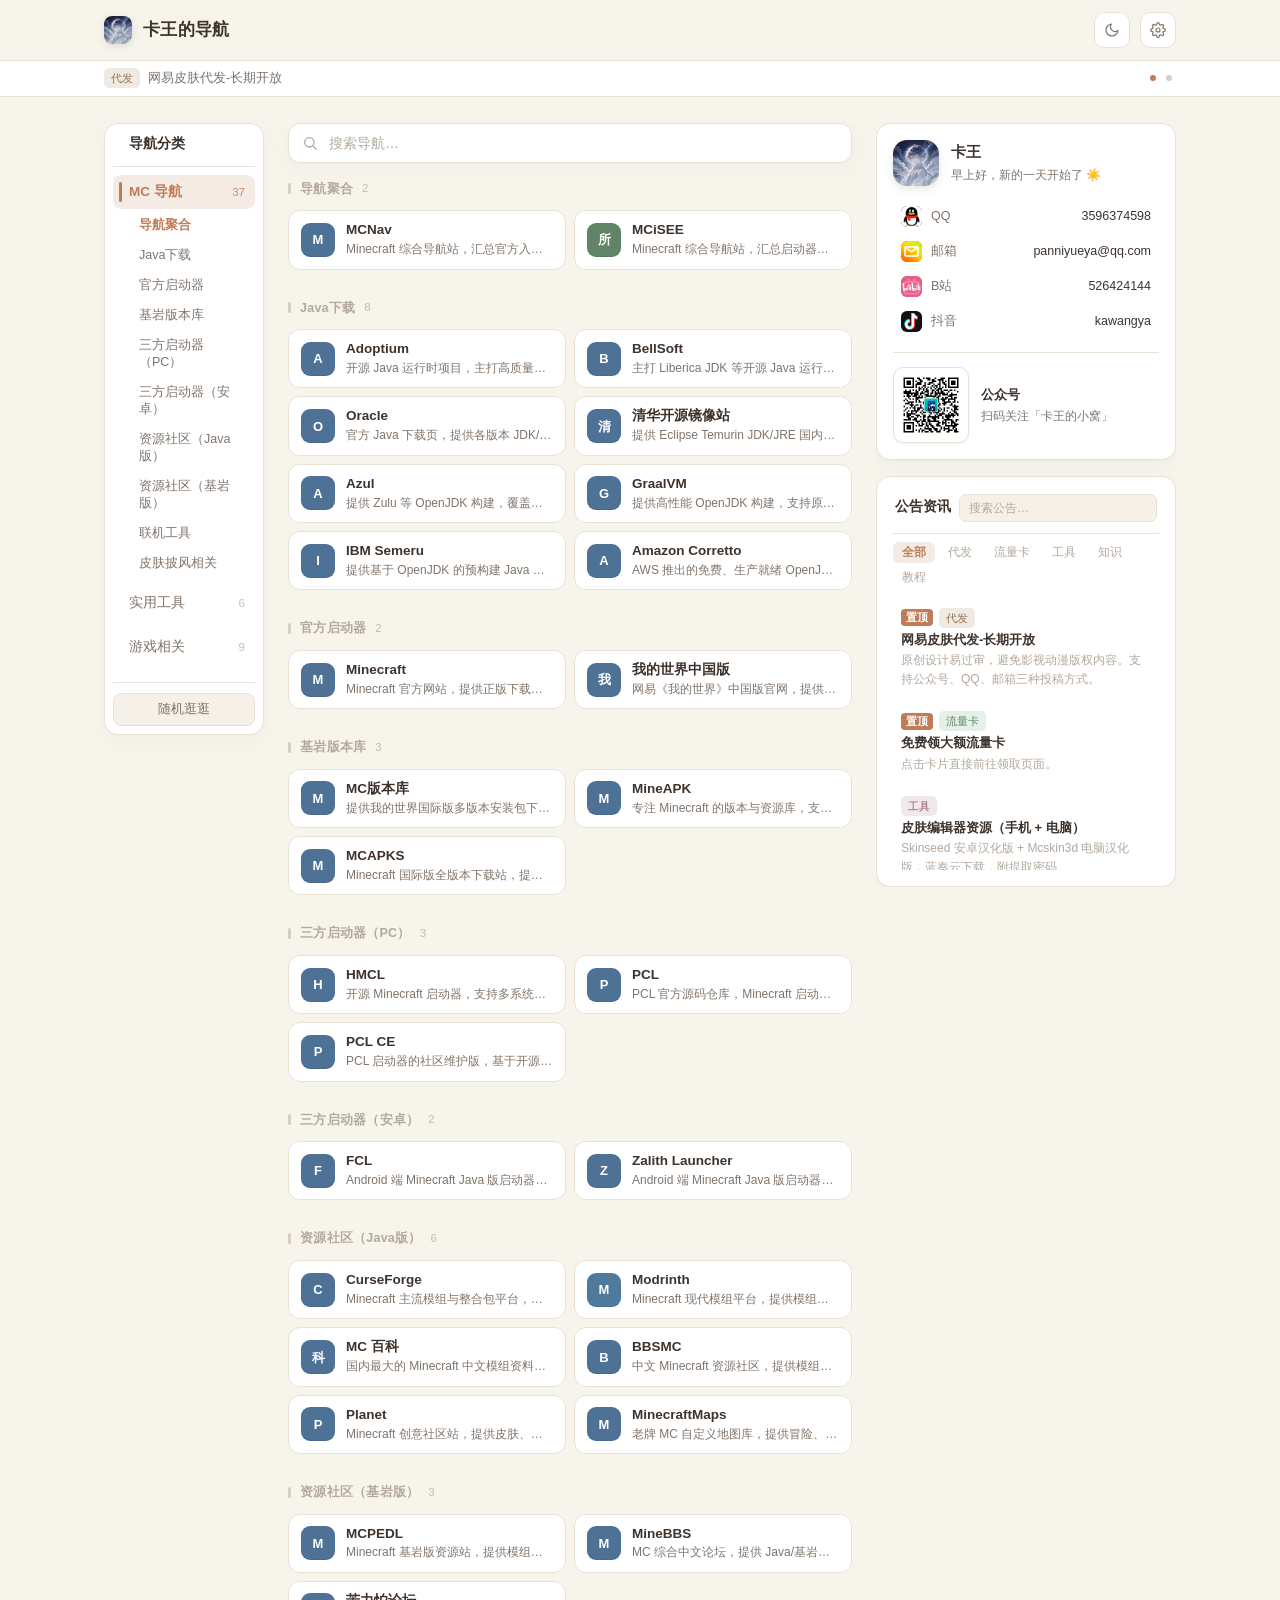
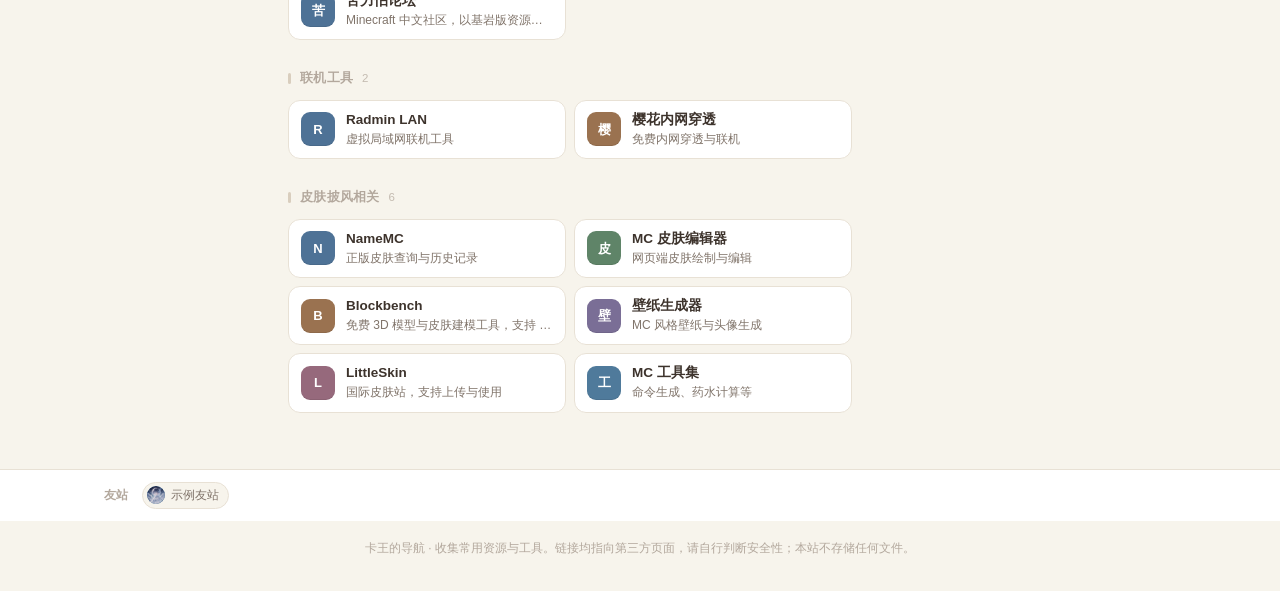
==== index.html @ a3d88191 "测试" ====
<!DOCTYPE html>
<html lang="zh-CN" data-theme="light" data-theme-color="orange">
<head>
<meta charset="UTF-8">
<meta name="viewport" content="width=device-width, initial-scale=1">
<meta name="author" content="卡王">
<meta name="description" content="卡王的导航">
<title>卡王的导航</title>
<link rel="icon" href="images/favicon.ico" type="image/x-icon">
<link rel="apple-touch-icon" href="images/apple-touch-icon.png">
<meta property="og:title" content="卡王的导航">
<meta property="og:description" content="资源、工具与实用链接一站式入口">
<meta property="og:type" content="website">
<meta property="og:url" content="https://kawangya.github.io/ceshi/">
<meta property="og:image" content="https://kawangya.github.io/ceshi/images/apple-touch-icon.png">

<script>
  (function () {
    try {
      var s = localStorage.getItem('site.theme');
      var theme;
      if (!s || s === 'system') {
        theme = matchMedia('(prefers-color-scheme: dark)').matches ? 'dark' : 'light';
      } else {
        theme = s;
      }
      document.documentElement.dataset.theme = theme;

      var raw = localStorage.getItem('site.settings');
      if (raw) {
        try {
          var st = JSON.parse(raw);
          if (st && st.themeColor) document.documentElement.dataset.themeColor = st.themeColor;
        } catch (e) {}
      }
      if (!document.documentElement.dataset.themeColor) {
        document.documentElement.dataset.themeColor = 'orange';
      }
    } catch (e) {}
  })();
</script>

<link rel="stylesheet" href="data/style.css">
</head>
<body>

<header class="topbar">
  <div class="topbar-inner">
    <a class="brand" href="./" title="回到顶部 / 刷新页面">
      <span class="brand-mark">
        <img data-fallback src="images/apple-touch-icon.png" alt="卡王的导航">
      </span>
      <span class="brand-name">卡王的导航</span>
    </a>

    <button id="themeBtn" class="icon-btn" aria-label="切换深浅色模式">
      <svg class="icon-moon" viewBox="0 0 24 24" fill="none" stroke="currentColor"
           stroke-width="1.8" stroke-linecap="round" stroke-linejoin="round">
        <path d="M21 12.8A9 9 0 1 1 11.2 3a7 7 0 0 0 9.8 9.8z"></path>
      </svg>
      <svg class="icon-sun" viewBox="0 0 24 24" fill="none" stroke="currentColor"
           stroke-width="1.8" stroke-linecap="round" stroke-linejoin="round">
        <circle cx="12" cy="12" r="4.2"></circle>
        <path d="M12 2v2M12 20v2M4.9 4.9l1.4 1.4M17.7 17.7l1.4 1.4M2 12h2M20 12h2M4.9 19.1l1.4-1.4M17.7 6.3l1.4-1.4"></path>
      </svg>
    </button>

    <button id="settingsBtn" class="icon-btn" aria-label="打开设置">
      <svg viewBox="0 0 24 24" fill="none" stroke="currentColor"
           stroke-width="1.8" stroke-linecap="round" stroke-linejoin="round">
        <circle cx="12" cy="12" r="3"></circle>
        <path d="M19.4 15a1.65 1.65 0 0 0 .33 1.82l.06.06a2 2 0 0 1 0 2.83 2 2 0 0 1-2.83 0l-.06-.06a1.65 1.65 0 0 0-1.82-.33 1.65 1.65 0 0 0-1 1.51V21a2 2 0 0 1-2 2 2 2 0 0 1-2-2v-.09A1.65 1.65 0 0 0 9 19.4a1.65 1.65 0 0 0-1.82.33l-.06.06a2 2 0 0 1-2.83 0 2 2 0 0 1 0-2.83l.06-.06a1.65 1.65 0 0 0 .33-1.82 1.65 1.65 0 0 0-1.51-1H3a2 2 0 0 1-2-2 2 2 0 0 1 2-2h.09A1.65 1.65 0 0 0 4.6 9a1.65 1.65 0 0 0-.33-1.82l-.06-.06a2 2 0 0 1 0-2.83 2 2 0 0 1 2.83 0l.06.06a1.65 1.65 0 0 0 1.82.33H9a1.65 1.65 0 0 0 1-1.51V3a2 2 0 0 1 2-2 2 2 0 0 1 2 2v.09a1.65 1.65 0 0 0 1 1.51 1.65 1.65 0 0 0 1.82-.33l.06-.06a2 2 0 0 1 2.83 0 2 2 0 0 1 0 2.83l-.06.06a1.65 1.65 0 0 0-.33 1.82V9a1.65 1.65 0 0 0 1.51 1H21a2 2 0 0 1 2 2 2 2 0 0 1-2 2h-.09a1.65 1.65 0 0 0-1.51 1z"></path>
      </svg>
    </button>
  </div>
</header>

<div class="notice-bar" id="noticeBar" hidden>
  <div class="notice-bar-inner">
    <span class="bar-tag" id="barTag"></span>
    <button class="bar-text" id="barText" type="button"></button>
    <span class="bar-dots" id="barDots"></span>
  </div>
</div>

<main class="layout">

  <aside class="cat-col" aria-label="导航大类">
    <h2 class="cat-title">导航分类</h2>
    <div class="cat-nav" id="catNav"></div>
    <div class="cat-foot" id="catFoot" hidden>
      <button class="cat-random" id="catRandom" type="button">随机逛逛</button>
    </div>
  </aside>

  <section class="main-col" aria-label="快捷导航">
    <div class="nav-search" id="navSearch">
      <div class="search-wrap">
        <svg class="search-icon" viewBox="0 0 24 24" fill="none" stroke="currentColor"
             stroke-width="2" stroke-linecap="round" stroke-linejoin="round">
          <circle cx="11" cy="11" r="7"></circle>
          <line x1="21" y1="21" x2="16.65" y2="16.65"></line>
        </svg>
        <input id="search" type="search" placeholder="搜索导航…" autocomplete="off" aria-label="搜索导航">
      </div>
    </div>

    <div class="group-nav" id="groupNav"></div>
    <div id="navGroups"></div>
    <div class="empty empty-lg" id="navEmpty" hidden>没有找到匹配的站点</div>
  </section>

  <aside class="side-col">
    <section class="panel" aria-label="个人账号">
      <div class="profile-top">
        <div class="avatar">
          <span>卡</span>
          <img data-fallback src="images/apple-touch-icon.png" alt="卡王">
        </div>
        <div class="profile-meta">
          <div class="profile-name">卡王</div>
          <div class="profile-bio" id="greetingText">MC 资源 / 皮肤代发 / 工具推荐</div>
        </div>
      </div>

      <div class="account-list">
        <a class="account-item" href="https://qm.qq.com/q/rqS3pr5QkM" target="_blank" rel="noopener" title="QQ：3596374598">
          <span class="acc-ico" style="background:#4E7296">
            <span>Q</span>
            <img data-fallback src="images/qq.png" alt="QQ">
          </span>
          <span class="acc-label">QQ</span>
          <span class="acc-value">3596374598</span>
        </a>
        <a class="account-item" href="mailto:panniyueya@qq.com" title="邮箱：panniyueya@qq.com">
          <span class="acc-ico" style="background:#9A7250">
            <span>邮</span>
            <img data-fallback src="images/email.png" alt="邮箱">
          </span>
          <span class="acc-label">邮箱</span>
          <span class="acc-value">panniyueya@qq.com</span>
        </a>
        <a class="account-item" href="https://space.bilibili.com/526424144" target="_blank" rel="noopener" title="哔哩哔哩">
          <span class="acc-ico" style="background:#96697C">
            <span>B</span>
            <img data-fallback src="images/bilibili.png" alt="B站">
          </span>
          <span class="acc-label">B站</span>
          <span class="acc-value">526424144</span>
        </a>
        <a class="account-item" href="https://v.douyin.com/iLSLj2mq/" target="_blank" rel="noopener" title="抖音">
          <span class="acc-ico" style="background:#3F3C48">
            <span>抖</span>
            <img data-fallback src="images/douyin.png" alt="抖音">
          </span>
          <span class="acc-label">抖音</span>
          <span class="acc-value">kawangya</span>
        </a>
      </div>

      <div class="qr-block">
        <a class="qr-code" id="qrCode" href="images/qr.png" target="_blank" rel="noopener" title="点击查看大图">
          <img src="images/qr.png" alt="卡王的小窝 公众号二维码">
        </a>
        <div class="qr-text">
          <div class="qr-title">公众号</div>
          <div class="qr-desc">扫码关注「卡王的小窝」</div>
        </div>
      </div>
    </section>

    <section class="panel" aria-label="公告资讯">
      <div class="panel-head">
        <h2 class="panel-title">公告资讯</h2>
        <div class="notice-search">
          <input id="noticeSearch" type="search" placeholder="搜索公告…" autocomplete="off" aria-label="搜索公告">
        </div>
      </div>
      <div class="notice-tabs" id="noticeTabs"></div>
      <ul class="notice-list" id="noticeList"></ul>
      <div class="empty" id="noticeEmpty" hidden>没有匹配的公告</div>
    </section>
  </aside>

</main>

<section class="friends-section" id="friendsSection" aria-label="友站链接" hidden>
  <div class="friends-inner">
    <span class="friends-label">友站</span>
    <div class="friends-grid" id="friendsGrid"></div>
  </div>
</section>

<footer class="site-footer">
  卡王的导航 · 收集常用资源与工具。链接均指向第三方页面，请自行判断安全性；本站不存储任何文件。
</footer>

<button class="back-top" id="backTop" type="button" aria-label="回到顶部">
  <svg viewBox="0 0 24 24" fill="none" stroke="currentColor"
       stroke-width="2" stroke-linecap="round" stroke-linejoin="round">
    <path d="M12 19V5M5 12l7-7 7 7"></path>
  </svg>
</button>

<div class="nav-tip" id="navTip" role="tooltip"></div>

<div class="modal-mask" id="modalMask" aria-hidden="true">
  <div class="modal" role="dialog" aria-modal="true" aria-labelledby="modalTitle">
    <div class="modal-head">
      <span class="tag" id="modalTag"></span>
      <button class="modal-close" id="modalClose" type="button" aria-label="关闭">×</button>
    </div>
    <h2 class="modal-title" id="modalTitle"></h2>
    <div class="modal-body" id="modalBody"></div>
    <div class="modal-actions" id="modalActions"></div>
  </div>
</div>

<div class="lightbox" id="lightbox" role="dialog" aria-modal="true" aria-hidden="true" aria-label="图片预览">
  <button class="lightbox-close" id="lightboxClose" type="button" aria-label="关闭">×</button>
  <img class="lightbox-img" id="lightboxImg" alt="">
  <div class="lightbox-bar">
    <button class="lightbox-zoom" id="lightboxZoom" type="button" title="点击重置为 100%">100%</button>
    <a class="lightbox-open" id="lightboxOpen" href="#" target="_blank" rel="noopener">在新标签页打开原图</a>
    <span class="lightbox-hint">滚轮缩放 · 双击放大 · Esc 关闭</span>
  </div>
</div>

<div class="settings-mask" id="settingsMask" aria-hidden="true">
  <aside class="settings-panel" role="dialog" aria-modal="true" aria-labelledby="settingsTitle">
    <div class="settings-head">
      <h2 class="settings-title" id="settingsTitle">设置</h2>
      <button class="settings-close" id="settingsClose" type="button" aria-label="关闭设置">×</button>
    </div>

    <div class="settings-body">
      <div class="setting-item">
        <div class="setting-label">
          <div class="setting-name">主题配色</div>
          <div class="setting-desc">切换网站的整体色彩风格</div>
        </div>
        <div class="theme-colors" id="themeColors"></div>
      </div>

      <div class="setting-item">
        <div class="setting-label">
          <div class="setting-name">跟随系统</div>
          <div class="setting-desc">自动根据设备设置切换深色 / 浅色模式</div>
        </div>
        <label class="switch">
          <input type="checkbox" id="setFollowSystem">
          <span class="switch-track"></span>
        </label>
      </div>

      <div class="setting-item">
        <div class="setting-label">
          <div class="setting-name">顶部公告</div>
          <div class="setting-desc">在页面顶部展示置顶公告轮播条</div>
        </div>
        <label class="switch">
          <input type="checkbox" id="setNoticeBar">
          <span class="switch-track"></span>
        </label>
      </div>

      <div class="setting-item">
        <div class="setting-label">
          <div class="setting-name">底部友站</div>
          <div class="setting-desc">在页面底部展示友情链接</div>
        </div>
        <label class="switch">
          <input type="checkbox" id="setShowFriends">
          <span class="switch-track"></span>
        </label>
      </div>

      <div class="setting-item">
        <div class="setting-label">
          <div class="setting-name">多链接下拉</div>
          <div class="setting-desc">点击含多个链接的卡片时，在下方展开完整列表</div>
        </div>
        <label class="switch">
          <input type="checkbox" id="setEnableMultiLinks">
          <span class="switch-track"></span>
        </label>
      </div>

      <div class="setting-item">
        <div class="setting-label">
          <div class="setting-name">默认分类</div>
          <div class="setting-desc">每次打开页面时默认展示的分类</div>
        </div>
        <select class="setting-select" id="setDefaultCategory">
          <option value="">加载中…</option>
        </select>
      </div>

      <div class="setting-item">
        <div class="setting-label">
          <div class="setting-name">链接打开方式</div>
          <div class="setting-desc">点击导航卡片后的跳转行为</div>
        </div>
        <div class="segmented" id="setOpenMode">
          <button type="button" data-value="new">新标签页</button>
          <button type="button" data-value="self">当前页</button>
        </div>
      </div>

      <div class="setting-item setting-item-column">
        <div class="setting-label">
          <div class="setting-name">GitHub 云端同步</div>
          <div class="setting-desc">填入 Token 后可在线编辑并保存导航数据</div>
        </div>
        <input type="text" id="ghRepo" placeholder="仓库名 (自动获取)" class="setting-input">
        <input type="password" id="ghToken" placeholder="Personal Access Token (ghp_...)" class="setting-input">
        <div class="setting-switch-wrap">
          <span class="setting-switch-label">可视化编辑</span>
          <label class="switch">
            <input type="checkbox" id="setEditMode">
            <span class="switch-track"></span>
          </label>
        </div>
      </div>
    </div>

    <div class="settings-foot">
      <div class="settings-actions">
        <button class="settings-btn" id="settingsExport" type="button">导出配置</button>
        <button class="settings-btn" id="settingsImport" type="button">导入配置</button>
      </div>
      <button class="settings-reset" id="settingsReset" type="button">恢复默认</button>
      <input type="file" id="settingsFile" accept="application/json,.json" hidden>
    </div>
  </aside>
</div>

<div class="toast" id="toast" role="status" aria-live="polite"></div>

<div class="modal-mask" id="editModalMask" aria-hidden="true">
  <div class="modal" role="dialog" aria-modal="true">
    <div class="modal-head">
      <h2 class="modal-title edit-modal-title" id="editModalTitle">编辑卡片</h2>
      <button class="modal-close" id="editModalClose" type="button" aria-label="关闭">×</button>
    </div>
    <div class="modal-body edit-modal-body">
      <input type="text" id="editName" placeholder="站点名称" class="setting-input">
      <input type="text" id="editUrl" placeholder="站点链接 (URL)" class="setting-input">
      <input type="text" id="editDesc" placeholder="站点描述 (可选)" class="setting-input">
      <input type="text" id="editLetter" placeholder="首字母 (可选，默认取名称首字)" class="setting-input">
      <input type="text" id="editColor" placeholder="图标背景色 (如 #4E7296)" class="setting-input">

      <div class="edit-links-section">
        <div class="edit-links-head">
          <span class="edit-links-label">附加链接（可选）</span>
        </div>
        <div class="edit-links-list" id="editLinksList"></div>
        <button type="button" class="edit-links-add" id="editLinksAdd">+ 添加附加链接</button>
      </div>
    </div>
    <div class="modal-actions">
      <button class="settings-btn edit-save-btn" id="editSaveBtn">保存</button>
    </div>
  </div>
</div>

<script src="data/script.js" defer></script>
</body>
</html>
---- data/style.css ----
*, *::before, *::after { box-sizing: border-box; }
[hidden] { display: none !important; }

/* =========================================================
   默认主题：暖阳橘 (orange)
   ========================================================= */
:root {
  --bg: #F7F4EC;
  --bg-blur: rgba(247, 244, 236, .82);
  --surface: #FFFFFF;
  --surface-2: #F5F1E8;
  --border: #E8E1D5;
  --border-strong: #D9CEBE;
  --text: #3D332C;
  --text-dim: #80746A;
  --text-mute: #B3A89D;
  --accent: #C07B57;
  --accent-soft: #F5EBE5;
  --dot: #C07B57;
  --radius: 14px;
  --shadow: 0 1px 2px rgba(61, 51, 44, .03), 0 6px 20px rgba(61, 51, 44, .03);
  --shadow-hover: 0 2px 4px rgba(61, 51, 44, .04), 0 10px 26px rgba(61, 51, 44, .05);
}

[data-theme="dark"] {
  --bg: #1A1816;
  --bg-blur: rgba(26, 24, 22, .82);
  --surface: #221F1C;
  --surface-2: #292521;
  --border: #36312C;
  --border-strong: #49423A;
  --text: #E6E3DF;
  --text-dim: #9F9791;
  --text-mute: #736C65;
  --accent: #D09A72;
  --accent-soft: #362B24;
  --dot: #D97757;
  --shadow: 0 1px 2px rgba(0, 0, 0, .4), 0 6px 20px rgba(0, 0, 0, .3);
  --shadow-hover: 0 2px 4px rgba(0, 0, 0, .45), 0 10px 26px rgba(0, 0, 0, .35);
}

/* =========================================================
   主题：海蓝 (default)
   ========================================================= */
[data-theme-color="default"] {
  --bg: #F4F6F8;
  --bg-blur: rgba(244, 246, 248, .82);
  --surface: #FFFFFF;
  --surface-2: #F8FAFC;
  --border: #E2E8F0;
  --border-strong: #CBD5E1;
  --text: #26323F;
  --text-dim: #627284;
  --text-mute: #94A3B8;
  --accent: #3F729B;
  --accent-soft: #E8F1F7;
  --shadow: 0 1px 2px rgba(30, 41, 59, .03), 0 6px 20px rgba(30, 41, 59, .03);
  --shadow-hover: 0 2px 4px rgba(30, 41, 59, .04), 0 10px 26px rgba(30, 41, 59, .05);
}
[data-theme="dark"][data-theme-color="default"] {
  --bg: #131A22;
  --bg-blur: rgba(19, 26, 34, .82);
  --surface: #1C2631;
  --surface-2: #151E27;
  --border: #2D3B4A;
  --border-strong: #415366;
  --text: #E2E8F0;
  --text-dim: #8A9CAF;
  --text-mute: #5C6E82;
  --accent: #7BA4C4;
  --accent-soft: #1E3348;
  --shadow: 0 1px 2px rgba(0, 0, 0, .4), 0 6px 20px rgba(0, 0, 0, .3);
  --shadow-hover: 0 2px 4px rgba(0, 0, 0, .45), 0 10px 26px rgba(0, 0, 0, .35);
}

/* =========================================================
   其他主题
   ========================================================= */
[data-theme-color="green"] { --bg:#F3F5F1; --bg-blur:rgba(243,245,241,.82); --surface:#FFFFFF; --surface-2:#F0F3EE; --border:#E2E7DF; --border-strong:#CDD5C8; --text:#2E362F; --text-dim:#6B766D; --text-mute:#98A69B; --accent:#5C8D76; --accent-soft:#E6F0EA; --dot:#5C8D76; }
[data-theme="dark"][data-theme-color="green"] { --bg:#181B19; --bg-blur:rgba(24,27,25,.82); --surface:#202421; --surface-2:#262B27; --border:#303732; --border-strong:#424B44; --text:#E2E5E3; --text-dim:#909A93; --text-mute:#68716B; --accent:#7BB391; --accent-soft:#26342B; }

[data-theme-color="purple"] { --bg:#F6F4F9; --bg-blur:rgba(246,244,249,.82); --surface:#FFFFFF; --surface-2:#F1EEF6; --border:#E3DEF0; --border-strong:#D0C9E0; --text:#2E2B36; --text-dim:#716B80; --text-mute:#A39DB3; --accent:#7E6B8F; --accent-soft:#EBE6F0; --dot:#7E6B8F; }
[data-theme="dark"][data-theme-color="purple"] { --bg:#1A181D; --bg-blur:rgba(26,24,29,.82); --surface:#211E24; --surface-2:#28242C; --border:#35303A; --border-strong:#484150; --text:#E3E0E8; --text-dim:#9A95A3; --text-mute:#706A7A; --accent:#A997BC; --accent-soft:#2F2838; }

[data-theme-color="pink"] { --bg:#F9F5F6; --bg-blur:rgba(249,245,246,.82); --surface:#FFFFFF; --surface-2:#F6EFEF; --border:#EEDFE1; --border-strong:#DEC8CA; --text:#3B3234; --text-dim:#857377; --text-mute:#B5A3A6; --accent:#B26A76; --accent-soft:#F5E6E8; --dot:#B26A76; }
[data-theme="dark"][data-theme-color="pink"] { --bg:#1C1819; --bg-blur:rgba(28,24,25,.82); --surface:#241F20; --surface-2:#2B2526; --border:#3A3133; --border-strong:#4F4245; --text:#EAE1E3; --text-dim:#A39496; --text-mute:#756568; --accent:#CF8E9A; --accent-soft:#3A272A; }

[data-theme-color="cyan"] { --bg:#F2F7F6; --bg-blur:rgba(242,247,246,.82); --surface:#FFFFFF; --surface-2:#EAF2F1; --border:#DDE8E6; --border-strong:#C4D6D3; --text:#263331; --text-dim:#687C78; --text-mute:#94AAA6; --accent:#3E8A7B; --accent-soft:#E2F0ED; --dot:#3E8A7B; }
[data-theme="dark"][data-theme-color="cyan"] { --bg:#141918; --bg-blur:rgba(20,25,24,.82); --surface:#1C2220; --surface-2:#222A28; --border:#2D3835; --border-strong:#404F4B; --text:#E1E8E6; --text-dim:#8B9D99; --text-mute:#62736F; --accent:#68B8A6; --accent-soft:#1C362F; }

[data-theme-color="gray"] { --bg:#F5F5F5; --bg-blur:rgba(245,245,245,.82); --surface:#FFFFFF; --surface-2:#F0F0F0; --border:#E5E5E5; --border-strong:#D4D4D4; --text:#262626; --text-dim:#737373; --text-mute:#A3A3A3; --accent:#595959; --accent-soft:#F0F0F0; --dot:#595959; }
[data-theme="dark"][data-theme-color="gray"] { --bg:#181818; --bg-blur:rgba(24,24,24,.82); --surface:#202020; --surface-2:#262626; --border:#333333; --border-strong:#474747; --text:#E5E5E5; --text-dim:#9E9E9E; --text-mute:#707070; --accent:#A3A3A3; --accent-soft:#2E2E2E; }

[data-theme-color="indigo"] { --bg:#F2F4F8; --bg-blur:rgba(242,244,248,.82); --surface:#FFFFFF; --surface-2:#EAEDF3; --border:#DCE1E9; --border-strong:#C5CDD9; --text:#242B36; --text-dim:#626F82; --text-mute:#8E9AA9; --accent:#465E7B; --accent-soft:#E5EAF0; --dot:#465E7B; }
[data-theme="dark"][data-theme-color="indigo"] { --bg:#12161C; --bg-blur:rgba(18,22,28,.82); --surface:#1A2028; --surface-2:#202731; --border:#2B3542; --border-strong:#3E4C5E; --text:#E0E5EB; --text-dim:#8B9AAC; --text-mute:#647386; --accent:#7A96B8; --accent-soft:#212F40; }

/* =========================================================
   基础重置与全局样式
   ========================================================= */
html { scroll-behavior: smooth; }

body {
  margin: 0;
  background: var(--bg);
  color: var(--text);
  font-family: -apple-system, BlinkMacSystemFont, "Segoe UI", "PingFang SC",
               "Hiragino Sans GB", "Microsoft YaHei", "Helvetica Neue", sans-serif;
  font-size: 14.5px;
  line-height: 1.65;
  -webkit-font-smoothing: antialiased;
  -moz-osx-font-smoothing: grayscale;
  transition: background-color .3s ease, color .3s ease;
}
body.modal-open { overflow: hidden; }

::-webkit-scrollbar { width: 10px; height: 10px; }
::-webkit-scrollbar-track { background: var(--bg); }
::-webkit-scrollbar-thumb { background: var(--border-strong); border-radius: 10px; border: 2px solid var(--bg); }
::-webkit-scrollbar-thumb:hover { background: var(--text-mute); }

/* 图标容器 */
.brand-mark, .avatar, .acc-ico, .nav-ico, .friend-ico {
  position: relative; overflow: hidden; flex-shrink: 0;
}
.brand-mark img, .avatar img, .acc-ico img, .nav-ico img, .friend-ico img {
  position: absolute; inset: 0; width: 100%; height: 100%;
  object-fit: cover; display: block; border-radius: inherit;
}

.brand-mark { width: 28px; height: 28px; }
.avatar { width: 46px; height: 46px; }
.acc-ico { width: 21px; height: 21px; }
.nav-ico { width: 34px; height: 34px; }
.friend-ico { width: 18px; height: 18px; }
.qr-code { width: 76px; height: 76px; }

/* =========================================================
   顶栏与搜索
   ========================================================= */
.topbar {
  position: sticky; top: 0; z-index: 50;
  background: var(--bg-blur);
  backdrop-filter: blur(14px) saturate(1.5);
  -webkit-backdrop-filter: blur(14px) saturate(1.5);
  border-bottom: 1px solid var(--border);
  transition: background-color .3s ease, border-color .3s ease;
}
.topbar-inner {
  max-width: 1120px; margin: 0 auto; padding: 0 24px; height: 60px;
  display: flex; align-items: center; gap: 10px;
}
.brand {
  display: flex; align-items: center; gap: 11px; margin-right: auto;
  font-weight: 600; font-size: 16.5px; letter-spacing: .02em;
  flex-shrink: 0; text-decoration: none; color: inherit; cursor: pointer;
  border-radius: 8px; transition: opacity .18s ease;
}
.brand:hover { opacity: .78; }
.brand:focus-visible { outline: 2px solid var(--accent); outline-offset: 3px; }
.brand-mark {
  border-radius: 8px;
  background: linear-gradient(140deg, var(--accent), var(--accent-soft));
  box-shadow: 0 2px 8px rgba(0, 0, 0, .1);
}

.search-wrap { position: relative; flex: 1 1 auto; min-width: 0; }
.search-wrap input {
  width: 100%; height: 36px; padding: 0 14px 0 36px;
  border-radius: 10px; border: 1px solid var(--border);
  background: var(--surface-2); color: var(--text);
  font-family: inherit; font-size: 13.5px; outline: none;
  transition: border-color .2s, background-color .2s, box-shadow .2s;
}
.search-wrap input::placeholder { color: var(--text-mute); }
.search-wrap input:focus { border-color: var(--accent); background: var(--surface); box-shadow: 0 0 0 3px var(--accent-soft); }
.search-icon {
  position: absolute; left: 12px; top: 50%; transform: translateY(-50%);
  width: 15px; height: 15px; color: var(--text-mute); pointer-events: none;
}

.icon-btn {
  width: 36px; height: 36px; flex-shrink: 0; display: grid; place-items: center;
  border-radius: 10px; border: 1px solid var(--border); background: var(--surface);
  color: var(--text-dim); cursor: pointer;
  transition: color .2s, border-color .2s, background-color .2s;
}
.icon-btn:hover { color: var(--text); border-color: var(--border-strong); }
.icon-btn svg { width: 16px; height: 16px; }
[data-theme="light"] .icon-sun { display: none; }
[data-theme="dark"] .icon-moon { display: none; }

/* =========================================================
   公告条
   ========================================================= */
.notice-bar {
  background: var(--surface); border-bottom: 1px solid var(--border);
  font-size: 12.5px; transition: background-color .3s ease, border-color .3s ease;
}
.notice-bar-inner {
  max-width: 1120px; margin: 0 auto; padding: 7px 24px;
  display: flex; align-items: center; gap: 8px; min-height: 30px;
}
.bar-tag {
  flex-shrink: 0; font-size: 11px; font-weight: 500;
  padding: 1px 7px; border-radius: 5px;
  background: var(--accent-soft); color: var(--accent);
}
.bar-text {
  flex: 1; min-width: 0; padding: 0; border: none; background: transparent;
  font: inherit; color: var(--text-dim); text-align: left;
  white-space: nowrap; overflow: hidden; text-overflow: ellipsis;
  cursor: pointer; transition: color .18s ease;
}
.bar-text:hover { color: var(--text); }
.bar-dots { display: flex; align-items: center; gap: 2px; flex-shrink: 0; }
.bar-dot-item { width: 14px; height: 14px; padding: 4px; border: none; border-radius: 50%; background: transparent; cursor: pointer; position: relative; }
.bar-dot-item::after { content: ''; position: absolute; inset: 4px; border-radius: 50%; background: var(--border-strong); transition: background-color .18s ease; }
.bar-dot-item.active::after { background: var(--accent); }

/* =========================================================
   三栏布局与左侧分类
   ========================================================= */
.layout {
  max-width: 1120px; margin: 0 auto; padding: 26px 24px 56px;
  display: grid; grid-template-columns: 160px minmax(0, 1fr) 300px;
  gap: 24px; align-items: start;
}

.cat-col {
  position: sticky; top: 84px; padding: 8px;
  background: var(--surface); border: 1px solid var(--border);
  border-radius: var(--radius); box-shadow: var(--shadow);
}
.cat-title {
  margin: 0 0 8px; padding: 1px 2px 11px 16px;
  font-size: 13.5px; font-weight: 600; color: var(--text);
  border-bottom: 1px solid var(--border);
}
.cat-nav { display: flex; flex-direction: column; gap: 2px; }
.cat-tab {
  position: relative; display: flex; align-items: center; justify-content: space-between;
  gap: 8px; width: 100%; padding: 8px 10px 8px 16px;
  border: none; border-radius: 8px; background: transparent;
  color: var(--text-dim); font-family: inherit; font-size: 13.5px; font-weight: 500;
  text-align: left; cursor: pointer; transition: color .18s ease, background-color .18s ease;
}
.cat-tab::before { content: ''; position: absolute; left: 6px; top: 50%; transform: translateY(-50%); width: 3px; height: 14px; border-radius: 2px; background: transparent; transition: background-color .18s ease, height .18s ease; }
.cat-tab:hover { color: var(--text); background: var(--surface-2); }
.cat-tab:hover::before { background: var(--border-strong); height: 18px; }
.cat-tab.active { color: var(--accent); background: var(--accent-soft); font-weight: 600; }
.cat-tab.active::before { background: var(--accent); height: 20px; }
.cat-tab-name { min-width: 0; overflow: hidden; text-overflow: ellipsis; white-space: nowrap; }
.cat-tab-count { flex-shrink: 0; font-size: 11.5px; font-weight: 500; color: var(--text-mute); opacity: .75; }
.cat-tab.active .cat-tab-count { color: var(--accent); opacity: .85; }

.cat-foot { margin-top: 10px; padding-top: 10px; border-top: 1px solid var(--border); }
.cat-random {
  display: block; width: 100%; padding: 7px 10px;
  border: 1px solid var(--border); border-radius: 8px;
  background: var(--surface-2); color: var(--text-dim);
  font-family: inherit; font-size: 12.5px; font-weight: 500;
  cursor: pointer; transition: all .18s ease;
}
.cat-random:hover { color: var(--accent); background: var(--accent-soft); border-color: transparent; }
.cat-random:active { transform: scale(.98); }

.nav-search {
  position: sticky; top: 60px; z-index: 20;
  padding: 8px 0 16px; background: var(--bg);
}
.nav-search .search-wrap { width: 100%; }
.nav-search .search-wrap input {
  height: 40px; padding: 0 16px 0 40px;
  font-size: 14px; border-radius: 12px;
  background: var(--surface); box-shadow: var(--shadow);
}
.nav-search .search-wrap input::placeholder { color: var(--text-mute); }
.nav-search .search-wrap input:focus { background: var(--surface); box-shadow: 0 0 0 3px var(--accent-soft), var(--shadow); }
.nav-search .search-icon { left: 14px; width: 16px; height: 16px; }

.group-nav { display: flex; gap: 6px; overflow-x: auto; padding-bottom: 3px; margin-bottom: 18px; scrollbar-width: none; }
.group-nav::-webkit-scrollbar { display: none; }
.chip {
  flex-shrink: 0; padding: 5px 12px; border-radius: 8px;
  border: 1px solid var(--border); background: var(--surface);
  color: var(--text-dim); font-family: inherit; font-size: 12.5px;
  cursor: pointer; transition: all .18s;
}
.chip:hover { border-color: var(--border-strong); color: var(--text); }
.chip.active { background: var(--accent-soft); color: var(--accent); border-color: transparent; font-weight: 600; }

.nav-group + .nav-group { margin-top: 28px; }
.group-title {
  display: flex; align-items: center; gap: 9px; margin: 0 0 11px;
  font-size: 12.5px; font-weight: 600; color: var(--text-mute);
  letter-spacing: .02em; position: relative;
}
.group-title::before { content: ''; width: 3px; height: 11px; border-radius: 2px; background: var(--border-strong); }
.group-count { font-weight: 400; font-size: 11.5px; color: var(--text-mute); opacity: .75; }

/* =========================================================
   导航卡片网格
   ========================================================= */
.nav-grid {
  display: grid;
  grid-template-columns: repeat(auto-fill, minmax(200px, 1fr));
  gap: 10px;
  align-items: stretch;
}

.layout > *,
.nav-grid > * {
  min-width: 0;
}

.nav-card {
  position: relative;
  display: flex;
  align-items: center;
  gap: 11px;
  height: 100%;
  padding: 12px 13px;
  border: 1px solid var(--border);
  border-radius: 12px;
  background: var(--surface);
  text-decoration: none;
  color: inherit;
  transition: border-color .18s ease, box-shadow .18s ease, transform .18s ease, background-color .3s ease;
  overflow: hidden;
}
@media (hover: none) {
  .nav-card { -webkit-touch-callout: none; -webkit-user-select: none; user-select: none; }
}
.nav-card:hover {
  border-color: var(--border-strong);
  box-shadow: var(--shadow-hover);
  transform: translateY(-1px);
}
.nav-card:focus-visible { outline: 2px solid var(--accent); outline-offset: 2px; }

.nav-ico {
  display: grid; place-items: center;
  border-radius: 9px; color: #fff;
  font-size: 13px; font-weight: 600; line-height: 1;
  box-shadow: inset 0 -1px 0 rgba(0, 0, 0, .08);
  background: var(--surface-2);
}
.nav-info { min-width: 0; flex: 1; overflow: hidden; display: flex; flex-direction: column; gap: 1px; }

.nav-name {
  font-size: 13.5px;
  font-weight: 600;
  color: var(--text);
  line-height: 1.4;
  white-space: nowrap;
  overflow: hidden;
  text-overflow: ellipsis;
}

.nav-desc {
  font-size: 12px;
  line-height: 1.45;
  color: var(--text-dim);
  white-space: nowrap;
  overflow: hidden;
  text-overflow: ellipsis;
}

.nav-info-btn {
  display: none; position: absolute; right: 8px; bottom: 8px;
  width: 18px; height: 18px; border-radius: 50%;
  border: 1px solid var(--border-strong); background: var(--surface-2);
  color: var(--text-dim); font-family: Georgia, serif;
  font-size: 11px; font-weight: 700; font-style: italic; line-height: 1;
  align-items: center; justify-content: center;
  cursor: pointer; padding: 0; z-index: 2;
}
@media (hover: none) {
  .nav-card[data-truncated="true"] { padding-right: 34px; }
  .nav-card[data-truncated="true"] .nav-info-btn { display: flex; }
}
mark { background: transparent; color: var(--accent); font-weight: 700; padding: 0; }

.nav-card.dropdown-open {
  border-color: var(--accent);
  box-shadow: 0 0 0 3px var(--accent-soft);
}

/* =========================================================
   内联下拉
   ========================================================= */
.inline-links {
  position: fixed;
  z-index: 85;
  display: flex;
  flex-direction: column;
  gap: 2px; 
  padding: 6px;
  border-radius: 10px;
  border: 1px solid var(--border);
  background: var(--surface);
  box-shadow: 0 8px 24px rgba(0, 0, 0, .12), 0 2px 6px rgba(0, 0, 0, .06);
  opacity: 0;
  transform: translateY(-4px);
  transition: opacity .15s ease, transform .15s ease;
  max-height: 60vh;
  overflow-y: auto;
}
.inline-links.show { opacity: 1; transform: none; }
[data-theme="dark"] .inline-links { box-shadow: 0 8px 24px rgba(0, 0, 0, .55), 0 2px 6px rgba(0, 0, 0, .3); }

.inline-link {
  display: flex;
  align-items: center;
  gap: 6px;
  padding: 9px 12px;
  border-radius: 8px;
  text-decoration: none;
  color: var(--text);
  font-size: 13.5px;
  font-weight: 500;
  line-height: 1.4;
  min-height: 40px;
  cursor: pointer;
  transition: background-color .15s ease, color .15s ease;
}
.inline-link:hover,
.inline-link:focus-visible {
  background: var(--accent-soft);
  color: var(--accent);
  outline: none;
}
.inline-link-text { overflow: hidden; text-overflow: ellipsis; white-space: nowrap; }
.inline-link-badge {
  flex-shrink: 0;
  font-size: 10.5px;
  font-weight: 600;
  padding: 1px 5px;
  border-radius: 4px;
  background: var(--dot);
  color: #fff;
  line-height: 1.4;
}

@media (max-width: 640px) {
  .inline-links { padding: 5px; }
  .inline-link { padding: 9px 12px; min-height: 42px; }
}

/* =========================================================
   提示浮层 (Tooltip)
   ========================================================= */
.nav-tip {
  position: fixed; z-index: 80;
  max-width: min(280px, calc(100vw - 24px));
  padding: 8px 11px; border-radius: 9px;
  background: #3A3733; color: #F5F4F1;
  font-size: 12px; line-height: 1.65;
  box-shadow: 0 6px 20px rgba(40, 34, 28, .2);
  opacity: 0; visibility: hidden; transform: translateY(-4px);
  transition: opacity .16s ease, transform .16s ease, visibility .16s;
  pointer-events: none; word-break: break-word;
}
.nav-tip.show { opacity: 1; visibility: visible; transform: none; }
[data-theme="dark"] .nav-tip { background: #D6D2CA; color: #191918; box-shadow: 0 6px 20px rgba(0, 0, 0, .45); }
@media (hover: none) {
  .nav-tip { pointer-events: auto; cursor: pointer; font-size: 13px; padding: 10px 13px; }
}

/* =========================================================
   骨架屏
   ========================================================= */
@keyframes skeleton-shimmer { 0% { background-position: 200% 0; } 100% { background-position: -200% 0; } }
.skeleton {
  background: linear-gradient(90deg, var(--surface-2) 25%, var(--surface) 50%, var(--surface-2) 75%);
  background-size: 200% 100%; animation: skeleton-shimmer 1.4s ease-in-out infinite; border-radius: 8px;
}
.skeleton-group-title { width: 120px; height: 12px; margin-bottom: 11px; }
.skeleton-card { height: 62px; border-radius: 12px; }
.skeleton-notice { height: 56px; border-radius: 10px; margin-bottom: 6px; }

/* =========================================================
   右侧侧栏
   ========================================================= */
.side-col { display: flex; flex-direction: column; gap: 16px; }
.panel {
  background: var(--surface); border: 1px solid var(--border);
  border-radius: var(--radius); box-shadow: var(--shadow); padding: 16px;
}
.profile-top { display: flex; align-items: center; gap: 12px; margin-bottom: 14px; }
.avatar {
  display: grid; place-items: center;
  border-radius: 14px;
  background: linear-gradient(140deg, var(--accent), var(--accent-soft));
  color: #fff; font-size: 18px; font-weight: 600;
  box-shadow: 0 3px 10px rgba(0, 0, 0, .1);
}
.profile-meta { min-width: 0; }
.profile-name { font-size: 14.5px; font-weight: 600; white-space: nowrap; overflow: hidden; text-overflow: ellipsis; }
.profile-bio { margin-top: 1px; font-size: 12px; color: var(--text-dim); line-height: 1.5; }

.account-list { display: flex; flex-direction: column; gap: 2px; }
.account-item {
  display: flex; align-items: center; gap: 9px; padding: 6px 8px;
  border-radius: 9px; text-decoration: none; color: inherit;
  transition: background-color .16s ease;
}
.account-item:hover { background: var(--surface-2); }
.acc-ico {
  display: grid; place-items: center; border-radius: 6px;
  color: #fff; font-size: 11px; font-weight: 600; line-height: 1;
}
.acc-label { font-size: 12.5px; color: var(--text-dim); flex-shrink: 0; }
.acc-value { margin-left: auto; font-size: 12.5px; font-weight: 500; color: var(--text); white-space: nowrap; overflow: hidden; text-overflow: ellipsis; }

.qr-block { display: flex; align-items: center; gap: 12px; margin-top: 14px; padding-top: 14px; border-top: 1px solid var(--border); }
.qr-code {
  display: block; flex-shrink: 0; padding: 5px;
  border-radius: 10px; background: #fff; border: 1px solid var(--border);
  box-shadow: 0 1px 3px rgba(60, 50, 40, .06); text-decoration: none;
}
.qr-code img, .qr-code svg { display: block; width: 100%; height: 100%; }
.qr-code img { object-fit: contain; border-radius: 6px; cursor: zoom-in; }
.qr-text { min-width: 0; }
.qr-title { font-size: 13px; font-weight: 600; }
.qr-desc { margin-top: 2px; font-size: 12px; line-height: 1.55; color: var(--text-dim); }

/* 公告列表 */
.panel-head { display: flex; align-items: center; gap: 8px; padding: 1px 2px 11px; border-bottom: 1px solid var(--border); margin-bottom: 8px; }
.panel-title { margin: 0; font-size: 13.5px; font-weight: 600; flex-shrink: 0; }
.notice-search { flex: 1 1 auto; min-width: 0; margin-left: auto; }
.notice-search input {
  width: 100%; height: 28px; padding: 0 9px;
  border-radius: 7px; border: 1px solid var(--border);
  background: var(--surface-2); color: var(--text);
  font-family: inherit; font-size: 12px; outline: none; transition: all .2s;
}
.notice-search input::placeholder { color: var(--text-mute); }
.notice-search input:focus { border-color: var(--accent); background: var(--surface); box-shadow: 0 0 0 2px var(--accent-soft); }

.notice-tabs { display: flex; flex-wrap: wrap; gap: 4px; margin-bottom: 6px; }
.notice-tab { padding: 3px 9px; border: none; border-radius: 6px; background: transparent; color: var(--text-mute); font-family: inherit; font-size: 11.5px; cursor: pointer; transition: all .16s; }
.notice-tab:hover { background: var(--surface-2); color: var(--text-dim); }
.notice-tab.active { background: var(--accent-soft); color: var(--accent); font-weight: 600; }

.notice-list { list-style: none; margin: 0; padding: 0; }
.notice { display: flex; gap: 2px; padding: 10px 8px; border-radius: 10px; cursor: pointer; transition: background-color .18s ease; }
.notice + .notice { margin-top: 2px; }
.notice:hover, .notice:focus-visible { background: var(--surface-2); outline: none; box-shadow: 0 0 0 2px var(--accent-soft); }
.notice-body { min-width: 0; flex: 1; }
.notice-meta { display: flex; align-items: center; gap: 6px; margin-bottom: 2px; flex-wrap: wrap; }

.tag { font-size: 11px; font-weight: 500; padding: 1px 7px; border-radius: 5px; background: var(--accent-soft); color: var(--accent); }
.tag-skin  { background: #F0EAE4; color: #9A7250; }
.tag-card  { background: #E4F0E8; color: #5F8468; }
.tag-serve { background: #EBE6F0; color: #7A6E96; }
.tag-know  { background: #E4ECF2; color: #4E7296; }
.tag-tutor { background: #E8EAF0; color: #5B6B8C; }
.tag-tool  { background: #F0E8EC; color: #8C5B6B; }
[data-theme="dark"] .tag-skin  { background: #332B24; color: #D0A882; }
[data-theme="dark"] .tag-card  { background: #243329; color: #8FC09E; }
[data-theme="dark"] .tag-serve { background: #2D2833; color: #B0A0C8; }
[data-theme="dark"] .tag-know  { background: #24303A; color: #8FB4D2; }
[data-theme="dark"] .tag-tutor { background: #252A33; color: #9AA8C0; }
[data-theme="dark"] .tag-tool  { background: #33252A; color: #C09AA8; }

.pin { font-size: 10.5px; font-weight: 600; padding: 0 5px; border-radius: 4px; background: var(--dot); color: #fff; line-height: 1.6; }
.notice h3 { margin: 0 0 1px; font-size: 13px; font-weight: 600; line-height: 1.55; color: var(--text); }
.notice p { margin: 0; font-size: 12px; line-height: 1.6; color: var(--text-mute); display: -webkit-box; -webkit-line-clamp: 2; -webkit-box-orient: vertical; overflow: hidden; }

.empty { padding: 26px 12px; text-align: center; font-size: 12.5px; color: var(--text-mute); display: flex; flex-direction: column; align-items: center; justify-content: center; }
.empty-lg { padding: 60px 20px; font-size: 13.5px; }
.notice-list:empty { flex: 0 !important; padding: 0 !important; }
.side-col .panel > .empty { flex: 1; }

/* =========================================================
   弹窗与图片灯箱
   ========================================================= */
.modal-mask {
  position: fixed; inset: 0; z-index: 100;
  display: flex; align-items: center; justify-content: center; padding: 24px;
  background: rgba(30, 28, 24, .38); backdrop-filter: blur(4px);
  opacity: 0; visibility: hidden; transition: all .22s;
}
.modal-mask.show { opacity: 1; visibility: visible; }
.modal {
  width: 100%; max-width: 560px; max-height: 82vh;
  display: flex; flex-direction: column; overflow: hidden;
  background: var(--surface); border: 1px solid var(--border);
  border-radius: 16px; box-shadow: 0 12px 40px rgba(40, 34, 28, .18);
  transform: translateY(10px) scale(.98); transition: transform .22s;
}
.modal-mask.show .modal { transform: none; }
.modal-head { display: flex; align-items: center; gap: 8px; padding: 20px 24px 0; flex-shrink: 0; }
.modal-close { margin-left: auto; width: 30px; height: 30px; border: none; border-radius: 8px; background: transparent; color: var(--text-mute); font-size: 20px; cursor: pointer; }
.modal-close:hover { background: var(--surface-2); color: var(--text); }
.modal-title { margin: 10px 0 0; padding: 0 24px; flex-shrink: 0; font-size: 16.5px; font-weight: 600; color: var(--text); }
.modal-body { flex: 1 1 auto; min-height: 0; overflow-y: auto; padding: 14px 24px; font-size: 13.5px; line-height: 1.75; color: var(--text-dim); word-break: break-word; }
.modal-body.plain { white-space: pre-line; }
.modal-actions { display: flex; gap: 8px; flex-wrap: wrap; padding: 14px 24px 20px; flex-shrink: 0; border-top: 1px solid var(--border); }
.modal-btn { display: inline-flex; align-items: center; padding: 8px 16px; border-radius: 9px; background: var(--accent); color: #fff; font-size: 13px; text-decoration: none; transition: all .18s; }
.modal-btn:hover { opacity: .88; transform: translateY(-1px); }
.modal-btn.ghost { background: transparent; color: var(--accent); border: 1px solid var(--border-strong); }
.modal-btn.ghost:hover { background: var(--accent-soft); border-color: transparent; }

.section + .section { margin-top: 18px; }
.section-title { display: flex; align-items: center; gap: 7px; margin: 0 0 8px; font-size: 13px; font-weight: 600; color: var(--text); }
.section-title::before { content: ''; width: 3px; height: 12px; border-radius: 2px; background: var(--accent); flex-shrink: 0; }
.section-text { margin: 0; font-size: 13px; line-height: 1.75; color: var(--text-dim); }
.section-text a, .num-list a, .kv-value a { color: var(--accent); text-decoration: none; border-bottom: 1px dashed var(--accent); }
.section-text a:hover, .num-list a:hover, .kv-value a:hover { border-bottom-style: solid; }
.section-text code, .num-list code, .kv-value code { padding: 1px 5px; border-radius: 4px; background: var(--surface-2); color: var(--text); font-family: monospace; font-size: 12px; }

.kv-list { display: flex; flex-direction: column; gap: 7px; margin: 0; padding: 0; list-style: none; }
.kv-item { display: grid; grid-template-columns: 78px 1fr; gap: 10px; align-items: baseline; font-size: 13px; }
.kv-label { color: var(--text-mute); font-weight: 500; flex-shrink: 0; font-family: monospace; font-size: 12px; }
.kv-value { color: var(--text); min-width: 0; word-break: break-word; }
.kv-note { display: block; margin-top: 1px; font-size: 12px; color: var(--text-mute); }

.num-list { margin: 0; padding: 0; list-style: none; counter-reset: item; display: flex; flex-direction: column; gap: 8px; }
.num-list li { position: relative; padding-left: 22px; font-size: 13px; line-height: 1.7; color: var(--text-dim); counter-increment: item; }
.num-list li::before { content: counter(item); position: absolute; left: 0; top: 2px; width: 16px; height: 16px; display: grid; place-items: center; border-radius: 50%; background: var(--accent-soft); color: var(--accent); font-size: 10px; font-weight: 600; line-height: 1; }

.section-figure { margin: 0; }
.section-figure a { display: block; text-decoration: none; }
.section-figure img { display: block; max-width: 100%; height: auto; margin: 0 auto; border-radius: 10px; border: 1px solid var(--border); background: var(--surface-2); cursor: zoom-in; transition: opacity .18s ease; }
.section-figure a:hover img { opacity: .92; }
.section-figure figcaption { margin-top: 7px; font-size: 12px; color: var(--text-mute); text-align: center; }
.section-img-fail { padding: 26px 12px; text-align: center; font-size: 12px; color: var(--text-mute); background: var(--surface-2); border: 1px dashed var(--border-strong); border-radius: 10px; }
.modal-body img { max-width: 100%; height: auto; border-radius: 8px; }

/* 图片灯箱 */
.lightbox { position: fixed; inset: 0; z-index: 120; display: flex; align-items: center; justify-content: center; padding: 40px 24px 76px; background: rgba(15, 14, 12, .88); backdrop-filter: blur(6px); opacity: 0; visibility: hidden; transition: all .2s; cursor: default; overflow: hidden; touch-action: none; }
.lightbox.show { opacity: 1; visibility: visible; }
.lightbox-img { max-width: 100%; max-height: calc(100vh - 116px); object-fit: contain; border-radius: 8px; box-shadow: 0 20px 60px rgba(0, 0, 0, .55); cursor: zoom-in; user-select: none; background: #fff; transform-origin: center center; will-change: transform; touch-action: none; }
.lightbox-img.dragging { cursor: grabbing; }
.lightbox-close { position: absolute; top: 16px; right: 16px; width: 40px; height: 40px; display: grid; place-items: center; border: 1px solid rgba(255, 255, 255, .2); border-radius: 50%; background: rgba(255, 255, 255, .08); color: #fff; font-size: 24px; cursor: pointer; }
.lightbox-close:hover { background: rgba(255, 255, 255, .18); }
.lightbox-bar { position: absolute; bottom: 0; left: 0; right: 0; display: flex; align-items: center; justify-content: center; gap: 10px; padding: 14px; font-size: 12px; color: rgba(255, 255, 255, .55); background: linear-gradient(to top, rgba(0, 0, 0, .55), transparent); }
.lightbox-open, .lightbox-zoom { padding: 6px 14px; border-radius: 999px; border: 1px solid rgba(255, 255, 255, .25); background: rgba(255, 255, 255, .1); color: #fff; font-size: 12.5px; text-decoration: none; cursor: pointer; }
.lightbox-open:hover, .lightbox-zoom:hover { background: rgba(255, 255, 255, .22); }

/* =========================================================
   设置面板
   ========================================================= */
.settings-mask { position: fixed; inset: 0; z-index: 110; background: rgba(30, 28, 24, .32); backdrop-filter: blur(2px); opacity: 0; visibility: hidden; transition: all .22s; }
.settings-mask.show { opacity: 1; visibility: visible; }
.settings-panel { position: absolute; top: 0; right: 0; bottom: 0; width: 340px; max-width: 88vw; display: flex; flex-direction: column; background: var(--surface); border-left: 1px solid var(--border); box-shadow: -8px 0 32px rgba(40, 34, 28, .12); transform: translateX(100%); transition: transform .26s ease; }
.settings-mask.show .settings-panel { transform: none; }
.settings-head { display: flex; align-items: center; gap: 8px; padding: 18px 20px 16px; border-bottom: 1px solid var(--border); flex-shrink: 0; }
.settings-title { margin: 0; font-size: 15px; font-weight: 600; flex: 1; }
.settings-close { width: 30px; height: 30px; border: none; border-radius: 8px; background: transparent; color: var(--text-mute); font-size: 20px; cursor: pointer; }
.settings-close:hover { background: var(--surface-2); color: var(--text); }
.settings-body { flex: 1 1 auto; min-height: 0; overflow-y: auto; padding: 4px 20px 16px; }
.setting-item { display: flex; align-items: flex-start; gap: 12px; padding: 16px 0; border-bottom: 1px solid var(--border); }
.setting-item:last-child { border-bottom: none; }
.setting-label { flex: 1 1 auto; min-width: 0; }
.setting-name { font-size: 13.5px; font-weight: 600; color: var(--text); }
.setting-desc { margin-top: 2px; font-size: 12px; color: var(--text-mute); }

/* 新增：列排布与开关容器 */
.setting-item-column { flex-direction: column; align-items: stretch; gap: 8px; }
.setting-switch-wrap { display: flex; align-items: center; justify-content: space-between; margin-top: 8px; }
.setting-switch-label { font-size: 13px; color: var(--text); font-weight: 500; }

.theme-colors { flex-shrink: 0; display: flex; flex-wrap: wrap; gap: 8px; padding-top: 2px; justify-content: flex-end; max-width: 140px; }
.color-dot { width: 26px; height: 26px; padding: 0; border: 2px solid var(--border); border-radius: 50%; background: var(--dot-bg, var(--accent)); cursor: pointer; transition: all .18s; }
.color-dot:hover { border-color: var(--border-strong); }
.color-dot.active { border-color: var(--accent); box-shadow: 0 0 0 3px var(--accent-soft); }

.switch { flex-shrink: 0; position: relative; display: inline-block; width: 40px; height: 22px; cursor: pointer; margin-top: 2px; }
.switch input { position: absolute; opacity: 0; width: 0; height: 0; }
.switch-track { position: absolute; inset: 0; background: var(--border-strong); border-radius: 999px; transition: background-color .18s ease; }
.switch-track::after { content: ''; position: absolute; top: 2px; left: 2px; width: 18px; height: 18px; background: #fff; border-radius: 50%; box-shadow: 0 1px 2px rgba(0, 0, 0, .15); transition: transform .18s ease; }
.switch input:checked + .switch-track { background: var(--accent); }
.switch input:checked + .switch-track::after { transform: translateX(18px); }

.setting-select { flex-shrink: 0; width: 130px; height: 30px; padding: 0 8px; border: 1px solid var(--border); border-radius: 8px; background: var(--surface-2); color: var(--text); font-family: inherit; font-size: 12.5px; outline: none; cursor: pointer; }
.setting-select:focus { border-color: var(--accent); background: var(--surface); }

.segmented { flex-shrink: 0; display: inline-flex; padding: 2px; border-radius: 8px; border: 1px solid var(--border); background: var(--surface-2); }
.segmented button { padding: 3px 10px; border: none; border-radius: 6px; background: transparent; color: var(--text-dim); font-family: inherit; font-size: 12px; cursor: pointer; }
.segmented button:hover { color: var(--text); }
.segmented button.active { background: var(--surface); color: var(--accent); font-weight: 600; box-shadow: 0 1px 2px rgba(60, 50, 40, .06); }

.settings-foot { flex-shrink: 0; padding: 12px 20px 18px; border-top: 1px solid var(--border); display: flex; flex-direction: column; gap: 8px; }
.settings-actions { display: flex; gap: 8px; }
.settings-btn, .settings-reset { flex: 1; padding: 8px 12px; border: 1px solid var(--border); border-radius: 8px; background: var(--surface-2); color: var(--text-dim); font-family: inherit; font-size: 13px; cursor: pointer; }
.settings-btn:hover, .settings-reset:hover { color: var(--text); background: var(--surface); border-color: var(--border-strong); }
.settings-reset { width: 100%; }

/* =========================================================
   Toast & 回到顶部 & 友站 & 页脚
   ========================================================= */
.toast { position: fixed; left: 50%; bottom: 40px; transform: translateX(-50%) translateY(8px); z-index: 200; padding: 10px 18px; border-radius: 10px; background: #3A3733; color: #F5F4F1; font-size: 13px; box-shadow: 0 8px 24px rgba(40, 34, 28, .25); opacity: 0; visibility: hidden; transition: all .2s; pointer-events: none; }
.toast.show { opacity: 1; visibility: visible; transform: translateX(-50%) translateY(0); }
.toast.error { background: #C0553D; }
[data-theme="dark"] .toast { background: #D6D2CA; color: #191918; }

.back-top { position: fixed; right: 24px; bottom: 24px; z-index: 60; width: 38px; height: 38px; display: grid; place-items: center; border-radius: 50%; border: 1px solid var(--border); background: var(--surface); color: var(--text-dim); box-shadow: var(--shadow); cursor: pointer; opacity: 0; visibility: hidden; transform: translateY(6px); transition: all .22s; }
.back-top.show { opacity: 1; visibility: visible; transform: none; }
.back-top:hover { color: var(--accent); border-color: var(--accent); background: var(--accent-soft); }

.friends-section { border-top: 1px solid var(--border); background: var(--surface); }
.friends-inner { max-width: 1120px; margin: 0 auto; padding: 12px 24px; display: flex; align-items: center; gap: 14px; flex-wrap: wrap; }
.friends-label { flex-shrink: 0; font-size: 12px; font-weight: 600; color: var(--text-mute); }
.friends-grid { display: flex; flex-wrap: wrap; gap: 6px; flex: 1; }
.friend-card { display: inline-flex; align-items: center; gap: 6px; padding: 3px 9px 3px 4px; border-radius: 999px; border: 1px solid var(--border); background: var(--bg); text-decoration: none; color: var(--text-dim); font-size: 12px; max-width: 200px; transition: all .18s; }
.friend-card:hover { border-color: var(--border-strong); color: var(--text); background: var(--surface-2); }
.friend-ico { display: grid; place-items: center; border-radius: 50%; color: #fff; font-size: 10px; font-weight: 600; line-height: 1; }
.friend-name { white-space: nowrap; overflow: hidden; text-overflow: ellipsis; font-weight: 500; }
.site-footer { max-width: 1120px; margin: 0 auto; padding: 18px 24px 32px; font-size: 12px; color: var(--text-mute); text-align: center; }

/* =========================================================
   分类折叠菜单
   ========================================================= */
.cat-block { display: flex; flex-direction: column; }
.sub-cats-wrap { display: grid; grid-template-rows: 0fr; opacity: 0; transition: grid-template-rows 0.28s ease, opacity 0.28s ease; overflow: hidden; }
.sub-cats-wrap.show { grid-template-rows: 1fr; opacity: 1; }
.sub-cats-inner { min-height: 0; display: flex; flex-direction: column; gap: 1px; padding: 2px 0 6px; }
.sub-tab { padding: 6px 10px 6px 26px; border: none; border-radius: 6px; background: transparent; color: var(--text-dim); font-family: inherit; font-size: 12.5px; text-align: left; cursor: pointer; transition: all .15s; }
.sub-tab:hover { color: var(--text); background: var(--surface-2); }
.sub-tab.active { color: var(--accent); font-weight: 600; }

/* =========================================================
   响应式布局
   ========================================================= */
@media (max-width: 1024px) {
  .layout { grid-template-columns: 1fr; gap: 20px; padding: 22px 16px 40px; }
  .cat-col { position: static; padding: 0; background: transparent; border: none; box-shadow: none; }
  .cat-title, .cat-foot { display: none; }
  .cat-nav { flex-direction: row; overflow-x: auto; gap: 4px; padding-bottom: 1px; border-bottom: 1px solid var(--border); scrollbar-width: none; }
  .cat-nav::-webkit-scrollbar { display: none; }
  .cat-tab { width: auto; flex-shrink: 0; padding: 7px 12px 9px; border-radius: 0; background: transparent; text-align: center; }
  .cat-tab::before { display: none; }
  .cat-tab:hover { background: transparent; color: var(--text); }
  .cat-tab.active { background: transparent; color: var(--accent); }
  .cat-tab.active::after { content: ''; position: absolute; left: 8px; right: 8px; bottom: -1px; height: 2px; background: var(--accent); border-radius: 2px 2px 0 0; }
  .cat-tab-count { font-size: 10.5px; }
  .side-col { position: static; }
  .sub-cats-wrap { display: none !important; }
  .cat-block { display: contents; }
}

@media (min-width: 1025px) {
  .group-nav { display: none !important; }
  .notice-bar { position: sticky; top: 60px; z-index: 49; }
  .nav-search { position: sticky; top: calc(60px + var(--notice-bar-h, 0px)) !important; z-index: 30; background: var(--bg); padding: 16px 0 16px; margin-top: -16px; }
  .cat-col { position: sticky; top: calc(84px + var(--notice-bar-h, 0px)); max-height: calc(100vh - 110px - var(--notice-bar-h, 0px)); overflow-y: auto; scrollbar-width: none; }
  .cat-col::-webkit-scrollbar { display: none; }
  .side-col { position: sticky; top: calc(84px + var(--notice-bar-h, 0px)); height: calc(100vh - 100px - var(--notice-bar-h, 0px)); display: flex; flex-direction: column; gap: 16px; overflow: hidden; }
  .side-col > .panel:first-child { flex-shrink: 0; }
  .side-col > .panel:last-child { flex: 1; display: flex; flex-direction: column; min-height: 0; }
  .panel-head, .notice-tabs { flex-shrink: 0; }
  .notice-list { flex: 1; overflow-y: auto; min-height: 0; padding: 4px 4px 16px 0; }
  .notice-list::-webkit-scrollbar { width: 6px; }
  .notice-list::-webkit-scrollbar-thumb { background: var(--border-strong); border: none; border-radius: 6px; }
  .notice-list::-webkit-scrollbar-thumb:hover { background: var(--text-mute); }

  .nav-grid { grid-template-columns: repeat(auto-fill, minmax(190px, 1fr)); gap: 8px; }
  .nav-card { padding: 10px 12px; }
}

@media (max-width: 640px) {
  .topbar-inner { padding: 0 14px; gap: 8px; }
  .brand { gap: 9px; font-size: 15.5px; }
  .brand-mark { width: 26px; height: 26px; }
  .notice-bar-inner { padding: 7px 14px; }
  .nav-search { top: 60px; padding: 6px 0 10px; margin-top: 0; }
  .nav-search .search-wrap input { height: 36px; font-size: 13px; padding: 0 12px 0 36px; }
  .nav-search .search-icon { left: 12px; width: 14px; height: 14px; }
  .cat-tab { padding: 6px 8px 8px 10px; font-size: 13px; }
  .nav-grid { grid-template-columns: repeat(auto-fill, minmax(158px, 1fr)); }
  .nav-card { padding: 11px 12px; }
  .nav-ico { width: 30px; height: 30px; font-size: 12px; border-radius: 8px; }
  .modal-mask { padding: 14px; }
  .modal { max-height: 88vh; }
  .modal-head { padding: 16px 18px 0; }
  .modal-title { padding: 0 18px; }
  .modal-body { padding: 12px 18px 12px; }
  .modal-actions { padding: 12px 18px 16px; }
  .kv-item { grid-template-columns: 68px 1fr; gap: 8px; }
  .back-top { right: 16px; bottom: 16px; }
  .lightbox { padding: 20px 12px 66px; }
  .lightbox-close { top: 10px; right: 10px; width: 36px; height: 36px; font-size: 20px; }
  .lightbox-hint { display: none; }
  .friends-inner { padding: 10px 14px; gap: 8px; }
  .settings-panel { width: 100vw; max-width: 100vw; }
  .settings-head { padding: 14px 16px 12px; }
  .settings-body { padding: 2px 16px 14px; }
  .settings-foot { padding: 10px 16px 14px; }
}

@media (max-width: 400px) { .cat-tab-count { display: none; } }

/* =========================================================
   动效、编辑器及其他辅助类
   ========================================================= */
@keyframes fadeInContent { from { opacity: 0; transform: translateY(4px); } to { opacity: 1; transform: none; } }
.fade-in-content { animation: fadeInContent .4s cubic-bezier(.25,.46,.45,.94) forwards; }

.external-search { display: flex; flex-direction: column; align-items: center; gap: 12px; padding: 20px 0; }
.external-search p { margin: 0; font-size: 13px; color: var(--text-mute); }
.ext-search-btns { display: flex; gap: 8px; flex-wrap: wrap; justify-content: center; }
.ext-btn { display: inline-flex; align-items: center; padding: 6px 14px; border-radius: 8px; border: 1px solid var(--border-strong); background: var(--surface); color: var(--text-dim); font-size: 12.5px; text-decoration: none; cursor: pointer; transition: all .18s ease; }
.ext-btn:hover { border-color: var(--accent); color: var(--accent); background: var(--accent-soft); }

.setting-input { width: 100%; height: 32px; padding: 0 10px; border-radius: 8px; border: 1px solid var(--border); background: var(--surface-2); color: var(--text); font-family: inherit; font-size: 12.5px; outline: none; transition: all .2s; }
.setting-input:focus { border-color: var(--accent); background: var(--surface); }

/* 编辑模式 */
body.edit-mode .nav-card {
  border-color: var(--accent); border-style: dashed;
  padding-right: 80px; padding-bottom: 36px;
}
body.edit-mode .nav-card:hover { transform: none; box-shadow: none; }
.edit-actions { position: absolute; right: 8px; top: 8px; display: none; flex-wrap: wrap; justify-content: flex-end; gap: 4px; z-index: 10; max-width: 80px; }
body.edit-mode .edit-actions { display: flex; }
.edit-btn { width: 22px; height: 22px; border-radius: 4px; border: 1px solid var(--border-strong); background: var(--surface); color: var(--text-dim); font-size: 12px; display: grid; place-items: center; cursor: pointer; }
.edit-btn:hover { background: var(--accent-soft); color: var(--accent); }
.edit-btn.del:hover { background: #C0553D; color: #fff; border-color: #C0553D; }

.floating-save { position: fixed; bottom: 24px; right: 24px; z-index: 90; padding: 10px 20px; background: var(--accent); color: #fff; border: none; border-radius: 999px; font-size: 14px; font-weight: 600; box-shadow: 0 4px 12px rgba(0, 0, 0, 0.2); cursor: pointer; display: none; align-items: center; gap: 8px; }
body.edit-mode .floating-save { display: flex; }
.floating-save:hover { transform: translateY(-2px); box-shadow: 0 6px 16px rgba(0, 0, 0, 0.3); }

.add-btn { display: flex; align-items: center; justify-content: center; width: 100%; padding: 12px; margin-top: 10px; border: 1px dashed var(--accent); border-radius: 12px; background: var(--accent-soft); color: var(--accent); font-family: inherit; font-size: 13.5px; font-weight: 600; cursor: pointer; transition: all .18s ease; }
.add-btn:hover { background: var(--surface); border-style: solid; transform: translateY(-1px); }

.group-title { position: relative; }
.group-actions { display: none; margin-left: auto; gap: 6px; }
body.edit-mode .group-actions { display: flex; }

.cat-tab { position: relative; }
.cat-actions { position: absolute; right: 4px; top: 50%; transform: translateY(-50%); display: none; gap: 2px; z-index: 5; }
.cat-actions .edit-btn { width: 18px; height: 18px; font-size: 10px; }
body.edit-mode .cat-tab .cat-actions { display: flex; }
body.edit-mode .cat-tab .cat-tab-count { display: none; }

/* 编辑弹窗特有样式 */
.edit-modal-title { margin: 0; padding: 0; }
.edit-modal-body { display: flex; flex-direction: column; gap: 12px; padding-top: 20px; }
.edit-save-btn { background: var(--accent); color: #fff; border: none; }

.edit-links-section { border-top: 1px dashed var(--border); padding-top: 12px; margin-top: 4px; }
.edit-links-head { display: flex; align-items: center; justify-content: space-between; margin-bottom: 8px; }
.edit-links-label { font-size: 12.5px; font-weight: 600; color: var(--text-dim); }
.edit-links-list { display: flex; flex-direction: column; gap: 6px; margin-bottom: 8px; }
.edit-link-row { display: grid; grid-template-columns: 1fr 1.6fr auto; gap: 6px; align-items: center; }
.edit-link-text, .edit-link-url { height: 30px !important; font-size: 12.5px !important; }
.edit-link-del { width: 30px; height: 30px; border-radius: 6px; border: 1px solid var(--border); background: var(--surface-2); color: var(--text-mute); font-size: 16px; line-height: 1; cursor: pointer; display: grid; place-items: center; transition: all .15s ease; }
.edit-link-del:hover { border-color: #C0553D; background: #C0553D; color: #fff; }
.edit-links-add { width: 100%; padding: 7px; border: 1px dashed var(--border-strong); border-radius: 8px; background: var(--surface-2); color: var(--text-dim); font-family: inherit; font-size: 12.5px; cursor: pointer; transition: all .15s ease; }
.edit-links-add:hover { border-color: var(--accent); color: var(--accent); background: var(--accent-soft); }

@media (max-width: 640px) {
  .edit-link-row { grid-template-columns: 1fr 1.4fr auto; }
}
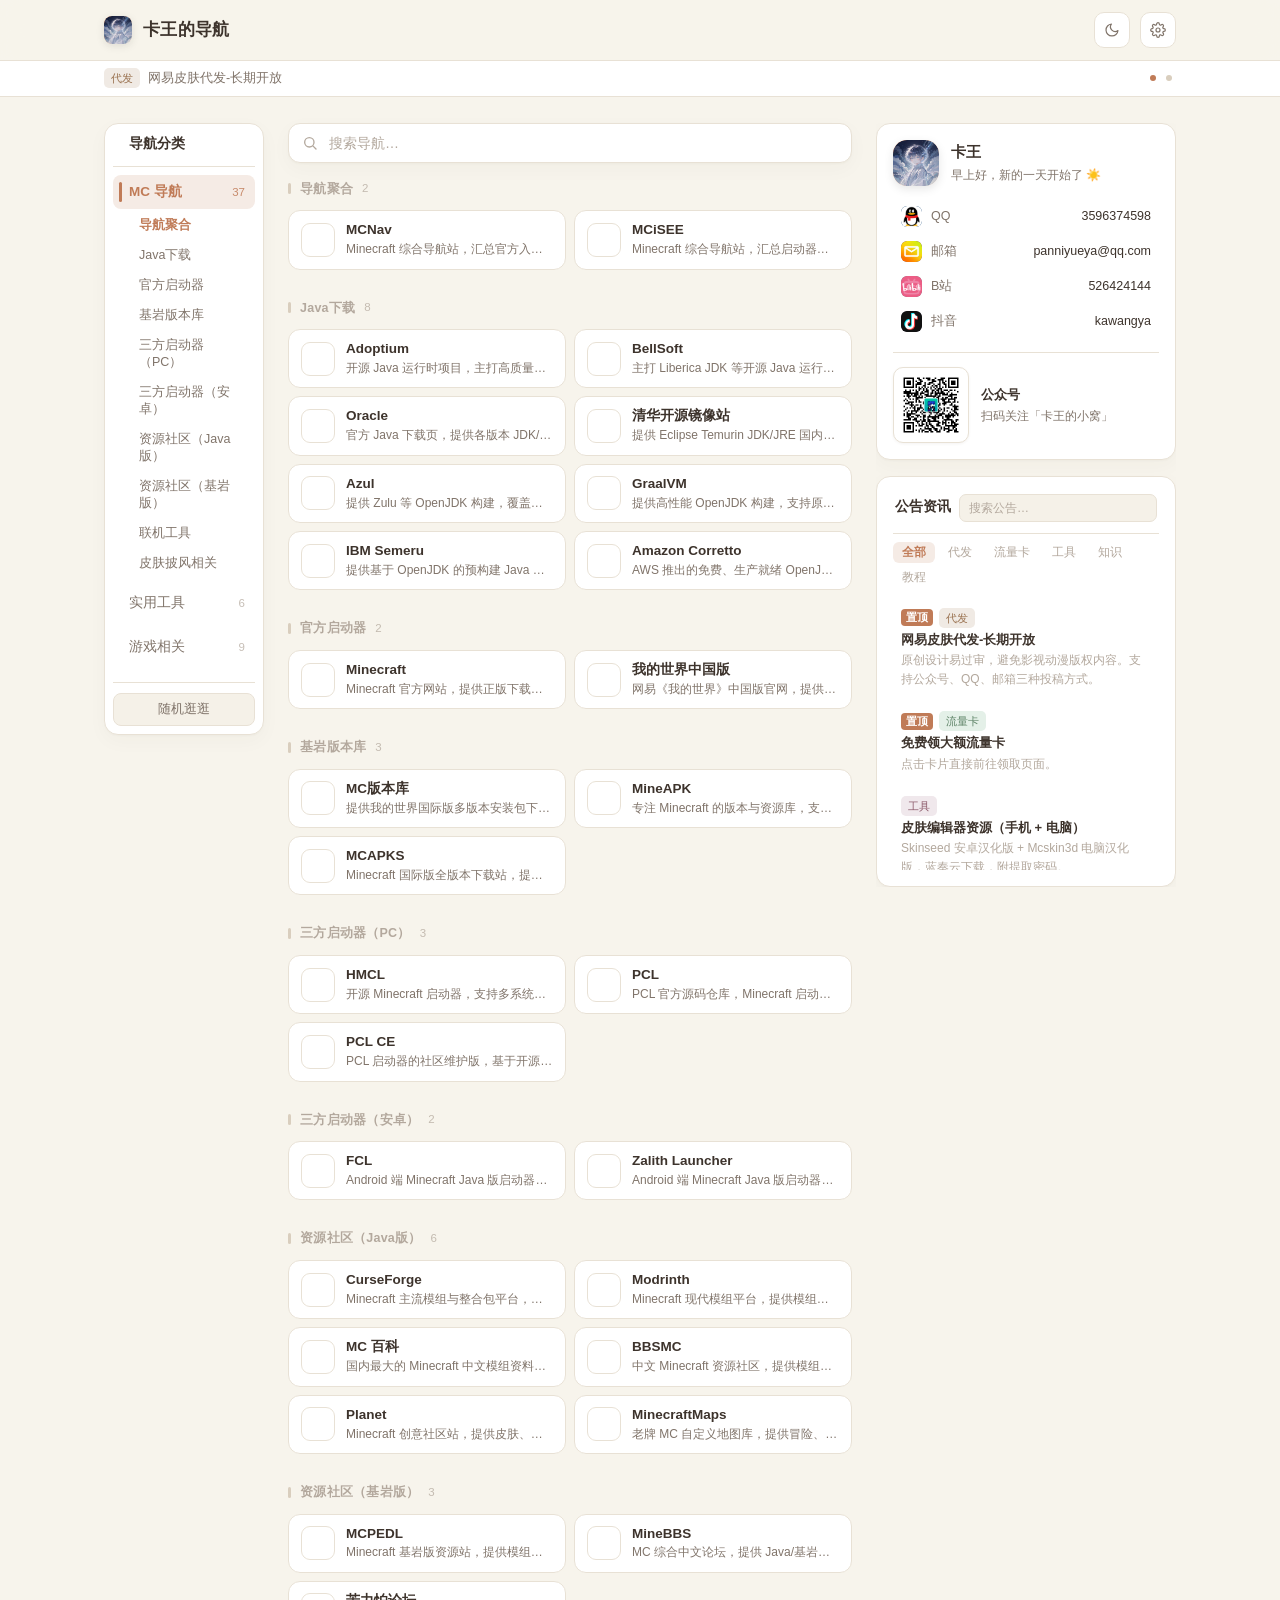
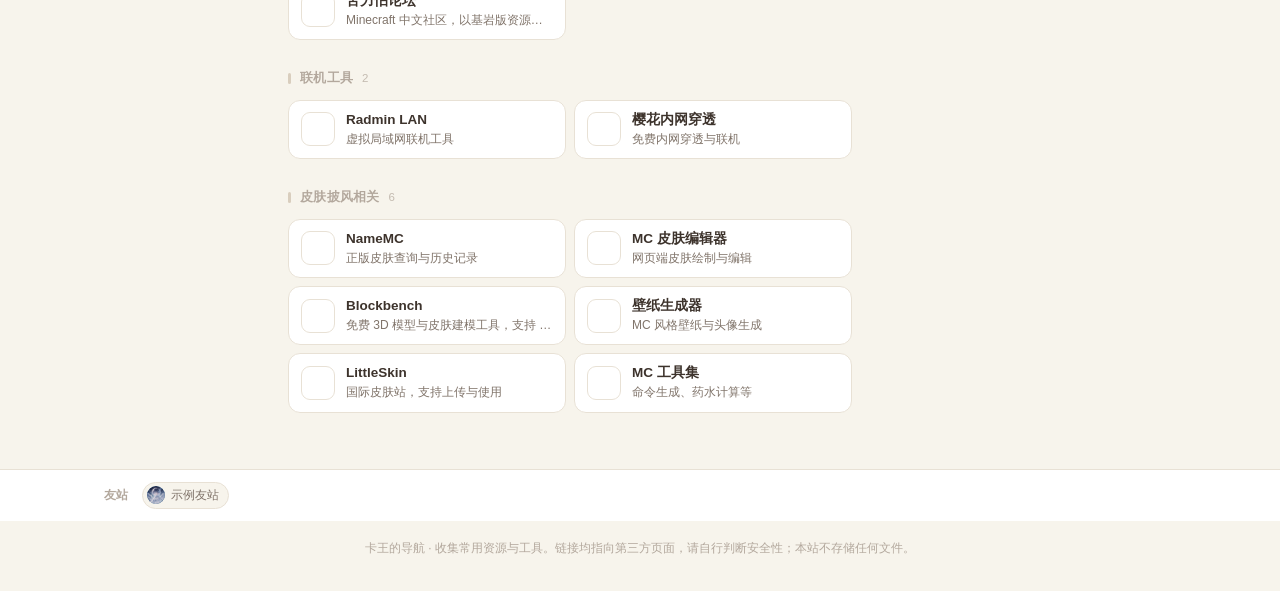
==== commit 493f7b65: "测试" ====
--- a/index.html
+++ b/index.html
@@ -54,20 +54,17 @@
     </a>
 
     <button id="themeBtn" class="icon-btn" aria-label="切换深浅色模式">
-      <svg class="icon-moon" viewBox="0 0 24 24" fill="none" stroke="currentColor"
-           stroke-width="1.8" stroke-linecap="round" stroke-linejoin="round">
+      <svg class="icon-moon" viewBox="0 0 24 24" fill="none" stroke="currentColor" stroke-width="1.8" stroke-linecap="round" stroke-linejoin="round">
         <path d="M21 12.8A9 9 0 1 1 11.2 3a7 7 0 0 0 9.8 9.8z"></path>
       </svg>
-      <svg class="icon-sun" viewBox="0 0 24 24" fill="none" stroke="currentColor"
-           stroke-width="1.8" stroke-linecap="round" stroke-linejoin="round">
+      <svg class="icon-sun" viewBox="0 0 24 24" fill="none" stroke="currentColor" stroke-width="1.8" stroke-linecap="round" stroke-linejoin="round">
         <circle cx="12" cy="12" r="4.2"></circle>
         <path d="M12 2v2M12 20v2M4.9 4.9l1.4 1.4M17.7 17.7l1.4 1.4M2 12h2M20 12h2M4.9 19.1l1.4-1.4M17.7 6.3l1.4-1.4"></path>
       </svg>
     </button>
 
     <button id="settingsBtn" class="icon-btn" aria-label="打开设置">
-      <svg viewBox="0 0 24 24" fill="none" stroke="currentColor"
-           stroke-width="1.8" stroke-linecap="round" stroke-linejoin="round">
+      <svg viewBox="0 0 24 24" fill="none" stroke="currentColor" stroke-width="1.8" stroke-linecap="round" stroke-linejoin="round">
         <circle cx="12" cy="12" r="3"></circle>
         <path d="M19.4 15a1.65 1.65 0 0 0 .33 1.82l.06.06a2 2 0 0 1 0 2.83 2 2 0 0 1-2.83 0l-.06-.06a1.65 1.65 0 0 0-1.82-.33 1.65 1.65 0 0 0-1 1.51V21a2 2 0 0 1-2 2 2 2 0 0 1-2-2v-.09A1.65 1.65 0 0 0 9 19.4a1.65 1.65 0 0 0-1.82.33l-.06.06a2 2 0 0 1-2.83 0 2 2 0 0 1 0-2.83l.06-.06a1.65 1.65 0 0 0 .33-1.82 1.65 1.65 0 0 0-1.51-1H3a2 2 0 0 1-2-2 2 2 0 0 1 2-2h.09A1.65 1.65 0 0 0 4.6 9a1.65 1.65 0 0 0-.33-1.82l-.06-.06a2 2 0 0 1 0-2.83 2 2 0 0 1 2.83 0l.06.06a1.65 1.65 0 0 0 1.82.33H9a1.65 1.65 0 0 0 1-1.51V3a2 2 0 0 1 2-2 2 2 0 0 1 2 2v.09a1.65 1.65 0 0 0 1 1.51 1.65 1.65 0 0 0 1.82-.33l.06-.06a2 2 0 0 1 2.83 0 2 2 0 0 1 0 2.83l-.06.06a1.65 1.65 0 0 0-.33 1.82V9a1.65 1.65 0 0 0 1.51 1H21a2 2 0 0 1 2 2 2 2 0 0 1-2 2h-.09a1.65 1.65 0 0 0-1.51 1z"></path>
       </svg>
@@ -84,7 +81,6 @@
 </div>
 
 <main class="layout">
-
   <aside class="cat-col" aria-label="导航大类">
     <h2 class="cat-title">导航分类</h2>
     <div class="cat-nav" id="catNav"></div>
@@ -96,15 +92,13 @@
   <section class="main-col" aria-label="快捷导航">
     <div class="nav-search" id="navSearch">
       <div class="search-wrap">
-        <svg class="search-icon" viewBox="0 0 24 24" fill="none" stroke="currentColor"
-             stroke-width="2" stroke-linecap="round" stroke-linejoin="round">
+        <svg class="search-icon" viewBox="0 0 24 24" fill="none" stroke="currentColor" stroke-width="2" stroke-linecap="round" stroke-linejoin="round">
           <circle cx="11" cy="11" r="7"></circle>
           <line x1="21" y1="21" x2="16.65" y2="16.65"></line>
         </svg>
         <input id="search" type="search" placeholder="搜索导航…" autocomplete="off" aria-label="搜索导航">
       </div>
     </div>
-
     <div class="group-nav" id="groupNav"></div>
     <div id="navGroups"></div>
     <div class="empty empty-lg" id="navEmpty" hidden>没有找到匹配的站点</div>
@@ -125,34 +119,22 @@
 
       <div class="account-list">
         <a class="account-item" href="https://qm.qq.com/q/rqS3pr5QkM" target="_blank" rel="noopener" title="QQ：3596374598">
-          <span class="acc-ico" style="background:#4E7296">
-            <span>Q</span>
-            <img data-fallback src="images/qq.png" alt="QQ">
-          </span>
+          <span class="acc-ico" style="background:#4E7296"><span>Q</span><img data-fallback src="images/qq.png" alt="QQ"></span>
           <span class="acc-label">QQ</span>
           <span class="acc-value">3596374598</span>
         </a>
         <a class="account-item" href="mailto:panniyueya@qq.com" title="邮箱：panniyueya@qq.com">
-          <span class="acc-ico" style="background:#9A7250">
-            <span>邮</span>
-            <img data-fallback src="images/email.png" alt="邮箱">
-          </span>
+          <span class="acc-ico" style="background:#9A7250"><span>邮</span><img data-fallback src="images/email.png" alt="邮箱"></span>
           <span class="acc-label">邮箱</span>
           <span class="acc-value">panniyueya@qq.com</span>
         </a>
         <a class="account-item" href="https://space.bilibili.com/526424144" target="_blank" rel="noopener" title="哔哩哔哩">
-          <span class="acc-ico" style="background:#96697C">
-            <span>B</span>
-            <img data-fallback src="images/bilibili.png" alt="B站">
-          </span>
+          <span class="acc-ico" style="background:#96697C"><span>B</span><img data-fallback src="images/bilibili.png" alt="B站"></span>
           <span class="acc-label">B站</span>
           <span class="acc-value">526424144</span>
         </a>
         <a class="account-item" href="https://v.douyin.com/iLSLj2mq/" target="_blank" rel="noopener" title="抖音">
-          <span class="acc-ico" style="background:#3F3C48">
-            <span>抖</span>
-            <img data-fallback src="images/douyin.png" alt="抖音">
-          </span>
+          <span class="acc-ico" style="background:#3F3C48"><span>抖</span><img data-fallback src="images/douyin.png" alt="抖音"></span>
           <span class="acc-label">抖音</span>
           <span class="acc-value">kawangya</span>
         </a>
@@ -181,7 +163,6 @@
       <div class="empty" id="noticeEmpty" hidden>没有匹配的公告</div>
     </section>
   </aside>
-
 </main>
 
 <section class="friends-section" id="friendsSection" aria-label="友站链接" hidden>
@@ -196,14 +177,14 @@
 </footer>
 
 <button class="back-top" id="backTop" type="button" aria-label="回到顶部">
-  <svg viewBox="0 0 24 24" fill="none" stroke="currentColor"
-       stroke-width="2" stroke-linecap="round" stroke-linejoin="round">
+  <svg viewBox="0 0 24 24" fill="none" stroke="currentColor" stroke-width="2" stroke-linecap="round" stroke-linejoin="round">
     <path d="M12 19V5M5 12l7-7 7 7"></path>
   </svg>
 </button>
 
 <div class="nav-tip" id="navTip" role="tooltip"></div>
 
+<!-- 公告详情弹窗 -->
 <div class="modal-mask" id="modalMask" aria-hidden="true">
   <div class="modal" role="dialog" aria-modal="true" aria-labelledby="modalTitle">
     <div class="modal-head">
@@ -216,6 +197,7 @@
   </div>
 </div>
 
+<!-- 图片灯箱 -->
 <div class="lightbox" id="lightbox" role="dialog" aria-modal="true" aria-hidden="true" aria-label="图片预览">
   <button class="lightbox-close" id="lightboxClose" type="button" aria-label="关闭">×</button>
   <img class="lightbox-img" id="lightboxImg" alt="">
@@ -226,13 +208,13 @@
   </div>
 </div>
 
+<!-- 设置面板 -->
 <div class="settings-mask" id="settingsMask" aria-hidden="true">
   <aside class="settings-panel" role="dialog" aria-modal="true" aria-labelledby="settingsTitle">
     <div class="settings-head">
       <h2 class="settings-title" id="settingsTitle">设置</h2>
       <button class="settings-close" id="settingsClose" type="button" aria-label="关闭设置">×</button>
     </div>
-
     <div class="settings-body">
       <div class="setting-item">
         <div class="setting-label">
@@ -241,61 +223,41 @@
         </div>
         <div class="theme-colors" id="themeColors"></div>
       </div>
-
       <div class="setting-item">
         <div class="setting-label">
           <div class="setting-name">跟随系统</div>
           <div class="setting-desc">自动根据设备设置切换深色 / 浅色模式</div>
         </div>
-        <label class="switch">
-          <input type="checkbox" id="setFollowSystem">
-          <span class="switch-track"></span>
-        </label>
-      </div>
-
+        <label class="switch"><input type="checkbox" id="setFollowSystem"><span class="switch-track"></span></label>
+      </div>
       <div class="setting-item">
         <div class="setting-label">
           <div class="setting-name">顶部公告</div>
           <div class="setting-desc">在页面顶部展示置顶公告轮播条</div>
         </div>
-        <label class="switch">
-          <input type="checkbox" id="setNoticeBar">
-          <span class="switch-track"></span>
-        </label>
-      </div>
-
+        <label class="switch"><input type="checkbox" id="setNoticeBar"><span class="switch-track"></span></label>
+      </div>
       <div class="setting-item">
         <div class="setting-label">
           <div class="setting-name">底部友站</div>
           <div class="setting-desc">在页面底部展示友情链接</div>
         </div>
-        <label class="switch">
-          <input type="checkbox" id="setShowFriends">
-          <span class="switch-track"></span>
-        </label>
-      </div>
-
+        <label class="switch"><input type="checkbox" id="setShowFriends"><span class="switch-track"></span></label>
+      </div>
       <div class="setting-item">
         <div class="setting-label">
           <div class="setting-name">多链接下拉</div>
           <div class="setting-desc">点击含多个链接的卡片时，在下方展开完整列表</div>
         </div>
-        <label class="switch">
-          <input type="checkbox" id="setEnableMultiLinks">
-          <span class="switch-track"></span>
-        </label>
-      </div>
-
+        <label class="switch"><input type="checkbox" id="setEnableMultiLinks"><span class="switch-track"></span></label>
+      </div>
       <div class="setting-item">
         <div class="setting-label">
           <div class="setting-name">默认分类</div>
           <div class="setting-desc">每次打开页面时默认展示的分类</div>
         </div>
-        <select class="setting-select" id="setDefaultCategory">
-          <option value="">加载中…</option>
-        </select>
-      </div>
-
+        <select class="setting-select" id="setDefaultCategory"><option value="">加载中…</option></select>
+      </div>
       <div class="setting-item">
         <div class="setting-label">
           <div class="setting-name">链接打开方式</div>
@@ -306,7 +268,6 @@
           <button type="button" data-value="self">当前页</button>
         </div>
       </div>
-
       <div class="setting-item setting-item-column">
         <div class="setting-label">
           <div class="setting-name">GitHub 云端同步</div>
@@ -316,14 +277,10 @@
         <input type="password" id="ghToken" placeholder="Personal Access Token (ghp_...)" class="setting-input">
         <div class="setting-switch-wrap">
           <span class="setting-switch-label">可视化编辑</span>
-          <label class="switch">
-            <input type="checkbox" id="setEditMode">
-            <span class="switch-track"></span>
-          </label>
-        </div>
-      </div>
-    </div>
-
+          <label class="switch" style="margin-top:0"><input type="checkbox" id="setEditMode"><span class="switch-track"></span></label>
+        </div>
+      </div>
+    </div>
     <div class="settings-foot">
       <div class="settings-actions">
         <button class="settings-btn" id="settingsExport" type="button">导出配置</button>
@@ -337,6 +294,7 @@
 
 <div class="toast" id="toast" role="status" aria-live="polite"></div>
 
+<!-- 卡片编辑弹窗（精简版，移除首字母与颜色） -->
 <div class="modal-mask" id="editModalMask" aria-hidden="true">
   <div class="modal" role="dialog" aria-modal="true">
     <div class="modal-head">
@@ -347,9 +305,6 @@
       <input type="text" id="editName" placeholder="站点名称" class="setting-input">
       <input type="text" id="editUrl" placeholder="站点链接 (URL)" class="setting-input">
       <input type="text" id="editDesc" placeholder="站点描述 (可选)" class="setting-input">
-      <input type="text" id="editLetter" placeholder="首字母 (可选，默认取名称首字)" class="setting-input">
-      <input type="text" id="editColor" placeholder="图标背景色 (如 #4E7296)" class="setting-input">
-
       <div class="edit-links-section">
         <div class="edit-links-head">
           <span class="edit-links-label">附加链接（可选）</span>
@@ -364,6 +319,24 @@
   </div>
 </div>
 
+<!-- 通用交互弹窗（替代原生 prompt 和 confirm） -->
+<div class="modal-mask" id="universalModalMask" aria-hidden="true">
+  <div class="modal universal-modal" role="dialog" aria-modal="true" aria-labelledby="universalTitle">
+    <div class="modal-head">
+      <h2 class="modal-title edit-modal-title" id="universalTitle">提示</h2>
+      <button class="modal-close" id="universalModalClose" type="button" aria-label="关闭">×</button>
+    </div>
+    <div class="modal-body edit-modal-body">
+      <p id="universalMessage" class="universal-message"></p>
+      <input type="text" id="universalInput" class="setting-input" autocomplete="off">
+    </div>
+    <div class="modal-actions">
+      <button class="settings-btn" id="universalCancelBtn">取消</button>
+      <button class="settings-btn edit-save-btn" id="universalConfirmBtn">确定</button>
+    </div>
+  </div>
+</div>
+
 <script src="data/script.js" defer></script>
 </body>
 </html>
--- a/data/style.css
+++ b/data/style.css
@@ -1,132 +1,50 @@
 *, *::before, *::after { box-sizing: border-box; }
 [hidden] { display: none !important; }
 
-/* =========================================================
-   默认主题：暖阳橘 (orange)
-   ========================================================= */
-:root {
-  --bg: #F7F4EC;
-  --bg-blur: rgba(247, 244, 236, .82);
-  --surface: #FFFFFF;
-  --surface-2: #F5F1E8;
-  --border: #E8E1D5;
-  --border-strong: #D9CEBE;
-  --text: #3D332C;
-  --text-dim: #80746A;
-  --text-mute: #B3A89D;
-  --accent: #C07B57;
-  --accent-soft: #F5EBE5;
-  --dot: #C07B57;
-  --radius: 14px;
-  --shadow: 0 1px 2px rgba(61, 51, 44, .03), 0 6px 20px rgba(61, 51, 44, .03);
-  --shadow-hover: 0 2px 4px rgba(61, 51, 44, .04), 0 10px 26px rgba(61, 51, 44, .05);
-}
-
-[data-theme="dark"] {
-  --bg: #1A1816;
-  --bg-blur: rgba(26, 24, 22, .82);
-  --surface: #221F1C;
-  --surface-2: #292521;
-  --border: #36312C;
-  --border-strong: #49423A;
-  --text: #E6E3DF;
-  --text-dim: #9F9791;
-  --text-mute: #736C65;
-  --accent: #D09A72;
-  --accent-soft: #362B24;
-  --dot: #D97757;
-  --shadow: 0 1px 2px rgba(0, 0, 0, .4), 0 6px 20px rgba(0, 0, 0, .3);
-  --shadow-hover: 0 2px 4px rgba(0, 0, 0, .45), 0 10px 26px rgba(0, 0, 0, .35);
-}
-
-/* =========================================================
-   主题：海蓝 (default)
-   ========================================================= */
-[data-theme-color="default"] {
-  --bg: #F4F6F8;
-  --bg-blur: rgba(244, 246, 248, .82);
-  --surface: #FFFFFF;
-  --surface-2: #F8FAFC;
-  --border: #E2E8F0;
-  --border-strong: #CBD5E1;
-  --text: #26323F;
-  --text-dim: #627284;
-  --text-mute: #94A3B8;
-  --accent: #3F729B;
-  --accent-soft: #E8F1F7;
-  --shadow: 0 1px 2px rgba(30, 41, 59, .03), 0 6px 20px rgba(30, 41, 59, .03);
-  --shadow-hover: 0 2px 4px rgba(30, 41, 59, .04), 0 10px 26px rgba(30, 41, 59, .05);
-}
-[data-theme="dark"][data-theme-color="default"] {
-  --bg: #131A22;
-  --bg-blur: rgba(19, 26, 34, .82);
-  --surface: #1C2631;
-  --surface-2: #151E27;
-  --border: #2D3B4A;
-  --border-strong: #415366;
-  --text: #E2E8F0;
-  --text-dim: #8A9CAF;
-  --text-mute: #5C6E82;
-  --accent: #7BA4C4;
-  --accent-soft: #1E3348;
-  --shadow: 0 1px 2px rgba(0, 0, 0, .4), 0 6px 20px rgba(0, 0, 0, .3);
-  --shadow-hover: 0 2px 4px rgba(0, 0, 0, .45), 0 10px 26px rgba(0, 0, 0, .35);
-}
-
-/* =========================================================
-   其他主题
-   ========================================================= */
+/* 默认主题：暖阳橘 */
+:root { --bg: #F7F4EC; --bg-blur: rgba(247, 244, 236, .82); --surface: #FFFFFF; --surface-2: #F5F1E8; --border: #E8E1D5; --border-strong: #D9CEBE; --text: #3D332C; --text-dim: #80746A; --text-mute: #B3A89D; --accent: #C07B57; --accent-soft: #F5EBE5; --dot: #C07B57; --radius: 14px; --shadow: 0 1px 2px rgba(61, 51, 44, .03), 0 6px 20px rgba(61, 51, 44, .03); --shadow-hover: 0 2px 4px rgba(61, 51, 44, .04), 0 10px 26px rgba(61, 51, 44, .05); }
+[data-theme="dark"] { --bg: #1A1816; --bg-blur: rgba(26, 24, 22, .82); --surface: #221F1C; --surface-2: #292521; --border: #36312C; --border-strong: #49423A; --text: #E6E3DF; --text-dim: #9F9791; --text-mute: #736C65; --accent: #D09A72; --accent-soft: #362B24; --dot: #D97757; --shadow: 0 1px 2px rgba(0, 0, 0, .4), 0 6px 20px rgba(0, 0, 0, .3); --shadow-hover: 0 2px 4px rgba(0, 0, 0, .45), 0 10px 26px rgba(0, 0, 0, .35); }
+
+/* 主题：海蓝 */
+[data-theme-color="default"] { --bg: #F4F6F8; --bg-blur: rgba(244, 246, 248, .82); --surface: #FFFFFF; --surface-2: #F8FAFC; --border: #E2E8F0; --border-strong: #CBD5E1; --text: #26323F; --text-dim: #627284; --text-mute: #94A3B8; --accent: #3F729B; --accent-soft: #E8F1F7; --shadow: 0 1px 2px rgba(30, 41, 59, .03), 0 6px 20px rgba(30, 41, 59, .03); --shadow-hover: 0 2px 4px rgba(30, 41, 59, .04), 0 10px 26px rgba(30, 41, 59, .05); }
+[data-theme="dark"][data-theme-color="default"] { --bg: #131A22; --bg-blur: rgba(19, 26, 34, .82); --surface: #1C2631; --surface-2: #151E27; --border: #2D3B4A; --border-strong: #415366; --text: #E2E8F0; --text-dim: #8A9CAF; --text-mute: #5C6E82; --accent: #7BA4C4; --accent-soft: #1E3348; --shadow: 0 1px 2px rgba(0, 0, 0, .4), 0 6px 20px rgba(0, 0, 0, .3); --shadow-hover: 0 2px 4px rgba(0, 0, 0, .45), 0 10px 26px rgba(0, 0, 0, .35); }
+
+/* 护眼绿 */
 [data-theme-color="green"] { --bg:#F3F5F1; --bg-blur:rgba(243,245,241,.82); --surface:#FFFFFF; --surface-2:#F0F3EE; --border:#E2E7DF; --border-strong:#CDD5C8; --text:#2E362F; --text-dim:#6B766D; --text-mute:#98A69B; --accent:#5C8D76; --accent-soft:#E6F0EA; --dot:#5C8D76; }
 [data-theme="dark"][data-theme-color="green"] { --bg:#181B19; --bg-blur:rgba(24,27,25,.82); --surface:#202421; --surface-2:#262B27; --border:#303732; --border-strong:#424B44; --text:#E2E5E3; --text-dim:#909A93; --text-mute:#68716B; --accent:#7BB391; --accent-soft:#26342B; }
 
+/* 极客紫 */
 [data-theme-color="purple"] { --bg:#F6F4F9; --bg-blur:rgba(246,244,249,.82); --surface:#FFFFFF; --surface-2:#F1EEF6; --border:#E3DEF0; --border-strong:#D0C9E0; --text:#2E2B36; --text-dim:#716B80; --text-mute:#A39DB3; --accent:#7E6B8F; --accent-soft:#EBE6F0; --dot:#7E6B8F; }
 [data-theme="dark"][data-theme-color="purple"] { --bg:#1A181D; --bg-blur:rgba(26,24,29,.82); --surface:#211E24; --surface-2:#28242C; --border:#35303A; --border-strong:#484150; --text:#E3E0E8; --text-dim:#9A95A3; --text-mute:#706A7A; --accent:#A997BC; --accent-soft:#2F2838; }
 
+/* 樱花粉 */
 [data-theme-color="pink"] { --bg:#F9F5F6; --bg-blur:rgba(249,245,246,.82); --surface:#FFFFFF; --surface-2:#F6EFEF; --border:#EEDFE1; --border-strong:#DEC8CA; --text:#3B3234; --text-dim:#857377; --text-mute:#B5A3A6; --accent:#B26A76; --accent-soft:#F5E6E8; --dot:#B26A76; }
 [data-theme="dark"][data-theme-color="pink"] { --bg:#1C1819; --bg-blur:rgba(28,24,25,.82); --surface:#241F20; --surface-2:#2B2526; --border:#3A3133; --border-strong:#4F4245; --text:#EAE1E3; --text-dim:#A39496; --text-mute:#756568; --accent:#CF8E9A; --accent-soft:#3A272A; }
 
+/* 抹茶青 */
 [data-theme-color="cyan"] { --bg:#F2F7F6; --bg-blur:rgba(242,247,246,.82); --surface:#FFFFFF; --surface-2:#EAF2F1; --border:#DDE8E6; --border-strong:#C4D6D3; --text:#263331; --text-dim:#687C78; --text-mute:#94AAA6; --accent:#3E8A7B; --accent-soft:#E2F0ED; --dot:#3E8A7B; }
 [data-theme="dark"][data-theme-color="cyan"] { --bg:#141918; --bg-blur:rgba(20,25,24,.82); --surface:#1C2220; --surface-2:#222A28; --border:#2D3835; --border-strong:#404F4B; --text:#E1E8E6; --text-dim:#8B9D99; --text-mute:#62736F; --accent:#68B8A6; --accent-soft:#1C362F; }
 
+/* 晨雾灰 */
 [data-theme-color="gray"] { --bg:#F5F5F5; --bg-blur:rgba(245,245,245,.82); --surface:#FFFFFF; --surface-2:#F0F0F0; --border:#E5E5E5; --border-strong:#D4D4D4; --text:#262626; --text-dim:#737373; --text-mute:#A3A3A3; --accent:#595959; --accent-soft:#F0F0F0; --dot:#595959; }
 [data-theme="dark"][data-theme-color="gray"] { --bg:#181818; --bg-blur:rgba(24,24,24,.82); --surface:#202020; --surface-2:#262626; --border:#333333; --border-strong:#474747; --text:#E5E5E5; --text-dim:#9E9E9E; --text-mute:#707070; --accent:#A3A3A3; --accent-soft:#2E2E2E; }
 
+/* 石墨蓝 */
 [data-theme-color="indigo"] { --bg:#F2F4F8; --bg-blur:rgba(242,244,248,.82); --surface:#FFFFFF; --surface-2:#EAEDF3; --border:#DCE1E9; --border-strong:#C5CDD9; --text:#242B36; --text-dim:#626F82; --text-mute:#8E9AA9; --accent:#465E7B; --accent-soft:#E5EAF0; --dot:#465E7B; }
 [data-theme="dark"][data-theme-color="indigo"] { --bg:#12161C; --bg-blur:rgba(18,22,28,.82); --surface:#1A2028; --surface-2:#202731; --border:#2B3542; --border-strong:#3E4C5E; --text:#E0E5EB; --text-dim:#8B9AAC; --text-mute:#647386; --accent:#7A96B8; --accent-soft:#212F40; }
 
-/* =========================================================
-   基础重置与全局样式
-   ========================================================= */
+/* 基础重置 */
 html { scroll-behavior: smooth; }
-
-body {
-  margin: 0;
-  background: var(--bg);
-  color: var(--text);
-  font-family: -apple-system, BlinkMacSystemFont, "Segoe UI", "PingFang SC",
-               "Hiragino Sans GB", "Microsoft YaHei", "Helvetica Neue", sans-serif;
-  font-size: 14.5px;
-  line-height: 1.65;
-  -webkit-font-smoothing: antialiased;
-  -moz-osx-font-smoothing: grayscale;
-  transition: background-color .3s ease, color .3s ease;
-}
+body { margin: 0; background: var(--bg); color: var(--text); font-family: -apple-system, BlinkMacSystemFont, "Segoe UI", "PingFang SC", "Hiragino Sans GB", "Microsoft YaHei", "Helvetica Neue", sans-serif; font-size: 14.5px; line-height: 1.65; -webkit-font-smoothing: antialiased; -moz-osx-font-smoothing: grayscale; transition: background-color .3s ease, color .3s ease; }
 body.modal-open { overflow: hidden; }
-
 ::-webkit-scrollbar { width: 10px; height: 10px; }
 ::-webkit-scrollbar-track { background: var(--bg); }
 ::-webkit-scrollbar-thumb { background: var(--border-strong); border-radius: 10px; border: 2px solid var(--bg); }
 ::-webkit-scrollbar-thumb:hover { background: var(--text-mute); }
 
-/* 图标容器 */
-.brand-mark, .avatar, .acc-ico, .nav-ico, .friend-ico {
-  position: relative; overflow: hidden; flex-shrink: 0;
-}
-.brand-mark img, .avatar img, .acc-ico img, .nav-ico img, .friend-ico img {
-  position: absolute; inset: 0; width: 100%; height: 100%;
-  object-fit: cover; display: block; border-radius: inherit;
-}
-
+/* 图标 */
+.brand-mark, .avatar, .acc-ico, .nav-ico, .friend-ico { position: relative; overflow: hidden; flex-shrink: 0; }
+.brand-mark img, .avatar img, .acc-ico img, .nav-ico img, .friend-ico img { position: absolute; inset: 0; width: 100%; height: 100%; object-fit: cover; display: block; border-radius: inherit; }
 .brand-mark { width: 28px; height: 28px; }
 .avatar { width: 46px; height: 46px; }
 .acc-ico { width: 21px; height: 21px; }
@@ -134,116 +52,41 @@
 .friend-ico { width: 18px; height: 18px; }
 .qr-code { width: 76px; height: 76px; }
 
-/* =========================================================
-   顶栏与搜索
-   ========================================================= */
-.topbar {
-  position: sticky; top: 0; z-index: 50;
-  background: var(--bg-blur);
-  backdrop-filter: blur(14px) saturate(1.5);
-  -webkit-backdrop-filter: blur(14px) saturate(1.5);
-  border-bottom: 1px solid var(--border);
-  transition: background-color .3s ease, border-color .3s ease;
-}
-.topbar-inner {
-  max-width: 1120px; margin: 0 auto; padding: 0 24px; height: 60px;
-  display: flex; align-items: center; gap: 10px;
-}
-.brand {
-  display: flex; align-items: center; gap: 11px; margin-right: auto;
-  font-weight: 600; font-size: 16.5px; letter-spacing: .02em;
-  flex-shrink: 0; text-decoration: none; color: inherit; cursor: pointer;
-  border-radius: 8px; transition: opacity .18s ease;
-}
+/* 顶栏 */
+.topbar { position: sticky; top: 0; z-index: 50; background: var(--bg-blur); backdrop-filter: blur(14px) saturate(1.5); -webkit-backdrop-filter: blur(14px) saturate(1.5); border-bottom: 1px solid var(--border); transition: background-color .3s ease, border-color .3s ease; }
+.topbar-inner { max-width: 1120px; margin: 0 auto; padding: 0 24px; height: 60px; display: flex; align-items: center; gap: 10px; }
+.brand { display: flex; align-items: center; gap: 11px; margin-right: auto; font-weight: 600; font-size: 16.5px; letter-spacing: .02em; flex-shrink: 0; text-decoration: none; color: inherit; cursor: pointer; border-radius: 8px; transition: opacity .18s ease; }
 .brand:hover { opacity: .78; }
 .brand:focus-visible { outline: 2px solid var(--accent); outline-offset: 3px; }
-.brand-mark {
-  border-radius: 8px;
-  background: linear-gradient(140deg, var(--accent), var(--accent-soft));
-  box-shadow: 0 2px 8px rgba(0, 0, 0, .1);
-}
-
+.brand-mark { border-radius: 8px; background: linear-gradient(140deg, var(--accent), var(--accent-soft)); box-shadow: 0 2px 8px rgba(0, 0, 0, .1); }
 .search-wrap { position: relative; flex: 1 1 auto; min-width: 0; }
-.search-wrap input {
-  width: 100%; height: 36px; padding: 0 14px 0 36px;
-  border-radius: 10px; border: 1px solid var(--border);
-  background: var(--surface-2); color: var(--text);
-  font-family: inherit; font-size: 13.5px; outline: none;
-  transition: border-color .2s, background-color .2s, box-shadow .2s;
-}
+.search-wrap input { width: 100%; height: 36px; padding: 0 14px 0 36px; border-radius: 10px; border: 1px solid var(--border); background: var(--surface-2); color: var(--text); font-family: inherit; font-size: 13.5px; outline: none; transition: border-color .2s, background-color .2s, box-shadow .2s; }
 .search-wrap input::placeholder { color: var(--text-mute); }
 .search-wrap input:focus { border-color: var(--accent); background: var(--surface); box-shadow: 0 0 0 3px var(--accent-soft); }
-.search-icon {
-  position: absolute; left: 12px; top: 50%; transform: translateY(-50%);
-  width: 15px; height: 15px; color: var(--text-mute); pointer-events: none;
-}
-
-.icon-btn {
-  width: 36px; height: 36px; flex-shrink: 0; display: grid; place-items: center;
-  border-radius: 10px; border: 1px solid var(--border); background: var(--surface);
-  color: var(--text-dim); cursor: pointer;
-  transition: color .2s, border-color .2s, background-color .2s;
-}
+.search-icon { position: absolute; left: 12px; top: 50%; transform: translateY(-50%); width: 15px; height: 15px; color: var(--text-mute); pointer-events: none; }
+.icon-btn { width: 36px; height: 36px; flex-shrink: 0; display: grid; place-items: center; border-radius: 10px; border: 1px solid var(--border); background: var(--surface); color: var(--text-dim); cursor: pointer; transition: color .2s, border-color .2s, background-color .2s; }
 .icon-btn:hover { color: var(--text); border-color: var(--border-strong); }
 .icon-btn svg { width: 16px; height: 16px; }
 [data-theme="light"] .icon-sun { display: none; }
 [data-theme="dark"] .icon-moon { display: none; }
 
-/* =========================================================
-   公告条
-   ========================================================= */
-.notice-bar {
-  background: var(--surface); border-bottom: 1px solid var(--border);
-  font-size: 12.5px; transition: background-color .3s ease, border-color .3s ease;
-}
-.notice-bar-inner {
-  max-width: 1120px; margin: 0 auto; padding: 7px 24px;
-  display: flex; align-items: center; gap: 8px; min-height: 30px;
-}
-.bar-tag {
-  flex-shrink: 0; font-size: 11px; font-weight: 500;
-  padding: 1px 7px; border-radius: 5px;
-  background: var(--accent-soft); color: var(--accent);
-}
-.bar-text {
-  flex: 1; min-width: 0; padding: 0; border: none; background: transparent;
-  font: inherit; color: var(--text-dim); text-align: left;
-  white-space: nowrap; overflow: hidden; text-overflow: ellipsis;
-  cursor: pointer; transition: color .18s ease;
-}
+/* 公告条 */
+.notice-bar { background: var(--surface); border-bottom: 1px solid var(--border); font-size: 12.5px; transition: background-color .3s ease, border-color .3s ease; }
+.notice-bar-inner { max-width: 1120px; margin: 0 auto; padding: 7px 24px; display: flex; align-items: center; gap: 8px; min-height: 30px; }
+.bar-tag { flex-shrink: 0; font-size: 11px; font-weight: 500; padding: 1px 7px; border-radius: 5px; background: var(--accent-soft); color: var(--accent); }
+.bar-text { flex: 1; min-width: 0; padding: 0; border: none; background: transparent; font: inherit; color: var(--text-dim); text-align: left; white-space: nowrap; overflow: hidden; text-overflow: ellipsis; cursor: pointer; transition: color .18s ease; }
 .bar-text:hover { color: var(--text); }
 .bar-dots { display: flex; align-items: center; gap: 2px; flex-shrink: 0; }
 .bar-dot-item { width: 14px; height: 14px; padding: 4px; border: none; border-radius: 50%; background: transparent; cursor: pointer; position: relative; }
 .bar-dot-item::after { content: ''; position: absolute; inset: 4px; border-radius: 50%; background: var(--border-strong); transition: background-color .18s ease; }
 .bar-dot-item.active::after { background: var(--accent); }
 
-/* =========================================================
-   三栏布局与左侧分类
-   ========================================================= */
-.layout {
-  max-width: 1120px; margin: 0 auto; padding: 26px 24px 56px;
-  display: grid; grid-template-columns: 160px minmax(0, 1fr) 300px;
-  gap: 24px; align-items: start;
-}
-
-.cat-col {
-  position: sticky; top: 84px; padding: 8px;
-  background: var(--surface); border: 1px solid var(--border);
-  border-radius: var(--radius); box-shadow: var(--shadow);
-}
-.cat-title {
-  margin: 0 0 8px; padding: 1px 2px 11px 16px;
-  font-size: 13.5px; font-weight: 600; color: var(--text);
-  border-bottom: 1px solid var(--border);
-}
+/* 布局 */
+.layout { max-width: 1120px; margin: 0 auto; padding: 26px 24px 56px; display: grid; grid-template-columns: 160px minmax(0, 1fr) 300px; gap: 24px; align-items: start; }
+.cat-col { position: sticky; top: 84px; padding: 8px; background: var(--surface); border: 1px solid var(--border); border-radius: var(--radius); box-shadow: var(--shadow); }
+.cat-title { margin: 0 0 8px; padding: 1px 2px 11px 16px; font-size: 13.5px; font-weight: 600; color: var(--text); border-bottom: 1px solid var(--border); }
 .cat-nav { display: flex; flex-direction: column; gap: 2px; }
-.cat-tab {
-  position: relative; display: flex; align-items: center; justify-content: space-between;
-  gap: 8px; width: 100%; padding: 8px 10px 8px 16px;
-  border: none; border-radius: 8px; background: transparent;
-  color: var(--text-dim); font-family: inherit; font-size: 13.5px; font-weight: 500;
-  text-align: left; cursor: pointer; transition: color .18s ease, background-color .18s ease;
-}
+.cat-tab { position: relative; display: flex; align-items: center; justify-content: space-between; gap: 8px; width: 100%; padding: 8px 10px 8px 16px; border: none; border-radius: 8px; background: transparent; color: var(--text-dim); font-family: inherit; font-size: 13.5px; font-weight: 500; text-align: left; cursor: pointer; transition: color .18s ease, background-color .18s ease; }
 .cat-tab::before { content: ''; position: absolute; left: 6px; top: 50%; transform: translateY(-50%); width: 3px; height: 14px; border-radius: 2px; background: transparent; transition: background-color .18s ease, height .18s ease; }
 .cat-tab:hover { color: var(--text); background: var(--surface-2); }
 .cat-tab:hover::before { background: var(--border-strong); height: 18px; }
@@ -252,273 +95,85 @@
 .cat-tab-name { min-width: 0; overflow: hidden; text-overflow: ellipsis; white-space: nowrap; }
 .cat-tab-count { flex-shrink: 0; font-size: 11.5px; font-weight: 500; color: var(--text-mute); opacity: .75; }
 .cat-tab.active .cat-tab-count { color: var(--accent); opacity: .85; }
-
 .cat-foot { margin-top: 10px; padding-top: 10px; border-top: 1px solid var(--border); }
-.cat-random {
-  display: block; width: 100%; padding: 7px 10px;
-  border: 1px solid var(--border); border-radius: 8px;
-  background: var(--surface-2); color: var(--text-dim);
-  font-family: inherit; font-size: 12.5px; font-weight: 500;
-  cursor: pointer; transition: all .18s ease;
-}
+.cat-random { display: block; width: 100%; padding: 7px 10px; border: 1px solid var(--border); border-radius: 8px; background: var(--surface-2); color: var(--text-dim); font-family: inherit; font-size: 12.5px; font-weight: 500; cursor: pointer; transition: all .18s ease; }
 .cat-random:hover { color: var(--accent); background: var(--accent-soft); border-color: transparent; }
 .cat-random:active { transform: scale(.98); }
 
-.nav-search {
-  position: sticky; top: 60px; z-index: 20;
-  padding: 8px 0 16px; background: var(--bg);
-}
+/* 主区域 */
+.nav-search { position: sticky; top: 60px; z-index: 20; padding: 8px 0 16px; background: var(--bg); }
 .nav-search .search-wrap { width: 100%; }
-.nav-search .search-wrap input {
-  height: 40px; padding: 0 16px 0 40px;
-  font-size: 14px; border-radius: 12px;
-  background: var(--surface); box-shadow: var(--shadow);
-}
+.nav-search .search-wrap input { height: 40px; padding: 0 16px 0 40px; font-size: 14px; border-radius: 12px; background: var(--surface); box-shadow: var(--shadow); }
 .nav-search .search-wrap input::placeholder { color: var(--text-mute); }
 .nav-search .search-wrap input:focus { background: var(--surface); box-shadow: 0 0 0 3px var(--accent-soft), var(--shadow); }
 .nav-search .search-icon { left: 14px; width: 16px; height: 16px; }
-
 .group-nav { display: flex; gap: 6px; overflow-x: auto; padding-bottom: 3px; margin-bottom: 18px; scrollbar-width: none; }
 .group-nav::-webkit-scrollbar { display: none; }
-.chip {
-  flex-shrink: 0; padding: 5px 12px; border-radius: 8px;
-  border: 1px solid var(--border); background: var(--surface);
-  color: var(--text-dim); font-family: inherit; font-size: 12.5px;
-  cursor: pointer; transition: all .18s;
-}
+.chip { flex-shrink: 0; padding: 5px 12px; border-radius: 8px; border: 1px solid var(--border); background: var(--surface); color: var(--text-dim); font-family: inherit; font-size: 12.5px; cursor: pointer; transition: all .18s; }
 .chip:hover { border-color: var(--border-strong); color: var(--text); }
 .chip.active { background: var(--accent-soft); color: var(--accent); border-color: transparent; font-weight: 600; }
-
 .nav-group + .nav-group { margin-top: 28px; }
-.group-title {
-  display: flex; align-items: center; gap: 9px; margin: 0 0 11px;
-  font-size: 12.5px; font-weight: 600; color: var(--text-mute);
-  letter-spacing: .02em; position: relative;
-}
+.group-title { display: flex; align-items: center; gap: 9px; margin: 0 0 11px; font-size: 12.5px; font-weight: 600; color: var(--text-mute); letter-spacing: .02em; position: relative; }
 .group-title::before { content: ''; width: 3px; height: 11px; border-radius: 2px; background: var(--border-strong); }
 .group-count { font-weight: 400; font-size: 11.5px; color: var(--text-mute); opacity: .75; }
 
-/* =========================================================
-   导航卡片网格
-   ========================================================= */
-.nav-grid {
-  display: grid;
-  grid-template-columns: repeat(auto-fill, minmax(200px, 1fr));
-  gap: 10px;
-  align-items: stretch;
-}
-
-.layout > *,
-.nav-grid > * {
-  min-width: 0;
-}
-
-.nav-card {
-  position: relative;
-  display: flex;
-  align-items: center;
-  gap: 11px;
-  height: 100%;
-  padding: 12px 13px;
-  border: 1px solid var(--border);
-  border-radius: 12px;
-  background: var(--surface);
-  text-decoration: none;
-  color: inherit;
-  transition: border-color .18s ease, box-shadow .18s ease, transform .18s ease, background-color .3s ease;
-  overflow: hidden;
-}
-@media (hover: none) {
-  .nav-card { -webkit-touch-callout: none; -webkit-user-select: none; user-select: none; }
-}
-.nav-card:hover {
-  border-color: var(--border-strong);
-  box-shadow: var(--shadow-hover);
-  transform: translateY(-1px);
-}
+/* 卡片 */
+.nav-grid { display: grid; grid-template-columns: repeat(auto-fill, minmax(200px, 1fr)); gap: 10px; align-items: stretch; }
+.layout > *, .nav-grid > * { min-width: 0; }
+.nav-card { position: relative; display: flex; align-items: center; gap: 11px; height: 100%; padding: 12px 13px; border: 1px solid var(--border); border-radius: 12px; background: var(--surface); text-decoration: none; color: inherit; transition: border-color .18s ease, box-shadow .18s ease, transform .18s ease, background-color .3s ease; overflow: hidden; }
+@media (hover: none) { .nav-card { -webkit-touch-callout: none; -webkit-user-select: none; user-select: none; } }
+.nav-card:hover { border-color: var(--border-strong); box-shadow: var(--shadow-hover); transform: translateY(-1px); }
 .nav-card:focus-visible { outline: 2px solid var(--accent); outline-offset: 2px; }
-
-.nav-ico {
-  display: grid; place-items: center;
-  border-radius: 9px; color: #fff;
-  font-size: 13px; font-weight: 600; line-height: 1;
-  box-shadow: inset 0 -1px 0 rgba(0, 0, 0, .08);
-  background: var(--surface-2);
-}
+.nav-ico { display: grid; place-items: center; border-radius: 9px; color: #fff; font-size: 13px; font-weight: 600; line-height: 1; box-shadow: inset 0 -1px 0 rgba(0, 0, 0, .08); background: var(--surface-2); }
+.nav-ico.nav-ico-img { background: #ffffff !important; border: 1px solid var(--border); box-shadow: none; overflow: hidden; }
+.nav-ico.nav-ico-img img { position: static !important; width: 100% !important; height: 100% !important; object-fit: contain !important; padding: 4px; border-radius: 0; filter: drop-shadow(0 1px 1px rgba(0,0,0,0.08)); }
 .nav-info { min-width: 0; flex: 1; overflow: hidden; display: flex; flex-direction: column; gap: 1px; }
-
-.nav-name {
-  font-size: 13.5px;
-  font-weight: 600;
-  color: var(--text);
-  line-height: 1.4;
-  white-space: nowrap;
-  overflow: hidden;
-  text-overflow: ellipsis;
-}
-
-.nav-desc {
-  font-size: 12px;
-  line-height: 1.45;
-  color: var(--text-dim);
-  white-space: nowrap;
-  overflow: hidden;
-  text-overflow: ellipsis;
-}
-
-.nav-info-btn {
-  display: none; position: absolute; right: 8px; bottom: 8px;
-  width: 18px; height: 18px; border-radius: 50%;
-  border: 1px solid var(--border-strong); background: var(--surface-2);
-  color: var(--text-dim); font-family: Georgia, serif;
-  font-size: 11px; font-weight: 700; font-style: italic; line-height: 1;
-  align-items: center; justify-content: center;
-  cursor: pointer; padding: 0; z-index: 2;
-}
-@media (hover: none) {
-  .nav-card[data-truncated="true"] { padding-right: 34px; }
-  .nav-card[data-truncated="true"] .nav-info-btn { display: flex; }
-}
+.nav-name { font-size: 13.5px; font-weight: 600; color: var(--text); line-height: 1.4; white-space: nowrap; overflow: hidden; text-overflow: ellipsis; }
+.nav-desc { font-size: 12px; line-height: 1.45; color: var(--text-dim); white-space: nowrap; overflow: hidden; text-overflow: ellipsis; }
+.nav-info-btn { display: none; position: absolute; right: 8px; bottom: 8px; width: 18px; height: 18px; border-radius: 50%; border: 1px solid var(--border-strong); background: var(--surface-2); color: var(--text-dim); font-family: Georgia, serif; font-size: 11px; font-weight: 700; font-style: italic; line-height: 1; align-items: center; justify-content: center; cursor: pointer; padding: 0; z-index: 2; }
+@media (hover: none) { .nav-card[data-truncated="true"] { padding-right: 34px; } .nav-card[data-truncated="true"] .nav-info-btn { display: flex; } }
 mark { background: transparent; color: var(--accent); font-weight: 700; padding: 0; }
-
-.nav-card.dropdown-open {
-  border-color: var(--accent);
-  box-shadow: 0 0 0 3px var(--accent-soft);
-}
-
-/* =========================================================
-   内联下拉
-   ========================================================= */
-.inline-links {
-  position: fixed;
-  z-index: 85;
-  display: flex;
-  flex-direction: column;
-  gap: 2px; 
-  padding: 6px;
-  border-radius: 10px;
-  border: 1px solid var(--border);
-  background: var(--surface);
-  box-shadow: 0 8px 24px rgba(0, 0, 0, .12), 0 2px 6px rgba(0, 0, 0, .06);
-  opacity: 0;
-  transform: translateY(-4px);
-  transition: opacity .15s ease, transform .15s ease;
-  max-height: 60vh;
-  overflow-y: auto;
-}
+.nav-card.dropdown-open { border-color: var(--accent); box-shadow: 0 0 0 3px var(--accent-soft); }
+
+/* 内联下拉 */
+.inline-links { position: fixed; z-index: 85; display: flex; flex-direction: column; gap: 2px; padding: 6px; border-radius: 10px; border: 1px solid var(--border); background: var(--surface); box-shadow: 0 8px 24px rgba(0, 0, 0, .12), 0 2px 6px rgba(0, 0, 0, .06); opacity: 0; transform: translateY(-4px); transition: opacity .15s ease, transform .15s ease; max-height: 60vh; overflow-y: auto; }
 .inline-links.show { opacity: 1; transform: none; }
 [data-theme="dark"] .inline-links { box-shadow: 0 8px 24px rgba(0, 0, 0, .55), 0 2px 6px rgba(0, 0, 0, .3); }
-
-.inline-link {
-  display: flex;
-  align-items: center;
-  gap: 6px;
-  padding: 9px 12px;
-  border-radius: 8px;
-  text-decoration: none;
-  color: var(--text);
-  font-size: 13.5px;
-  font-weight: 500;
-  line-height: 1.4;
-  min-height: 40px;
-  cursor: pointer;
-  transition: background-color .15s ease, color .15s ease;
-}
-.inline-link:hover,
-.inline-link:focus-visible {
-  background: var(--accent-soft);
-  color: var(--accent);
-  outline: none;
-}
+.inline-link { display: flex; align-items: center; gap: 6px; padding: 9px 12px; border-radius: 8px; text-decoration: none; color: var(--text); font-size: 13.5px; font-weight: 500; line-height: 1.4; min-height: 40px; cursor: pointer; transition: background-color .15s ease, color .15s ease; }
+.inline-link:hover, .inline-link:focus-visible { background: var(--accent-soft); color: var(--accent); outline: none; }
 .inline-link-text { overflow: hidden; text-overflow: ellipsis; white-space: nowrap; }
-.inline-link-badge {
-  flex-shrink: 0;
-  font-size: 10.5px;
-  font-weight: 600;
-  padding: 1px 5px;
-  border-radius: 4px;
-  background: var(--dot);
-  color: #fff;
-  line-height: 1.4;
-}
-
-@media (max-width: 640px) {
-  .inline-links { padding: 5px; }
-  .inline-link { padding: 9px 12px; min-height: 42px; }
-}
-
-/* =========================================================
-   提示浮层 (Tooltip)
-   ========================================================= */
-.nav-tip {
-  position: fixed; z-index: 80;
-  max-width: min(280px, calc(100vw - 24px));
-  padding: 8px 11px; border-radius: 9px;
-  background: #3A3733; color: #F5F4F1;
-  font-size: 12px; line-height: 1.65;
-  box-shadow: 0 6px 20px rgba(40, 34, 28, .2);
-  opacity: 0; visibility: hidden; transform: translateY(-4px);
-  transition: opacity .16s ease, transform .16s ease, visibility .16s;
-  pointer-events: none; word-break: break-word;
-}
+.inline-link-badge { flex-shrink: 0; font-size: 10.5px; font-weight: 600; padding: 1px 5px; border-radius: 4px; background: var(--dot); color: #fff; line-height: 1.4; }
+@media (max-width: 640px) { .inline-links { padding: 5px; } .inline-link { padding: 9px 12px; min-height: 42px; } }
+
+/* 提示浮层 */
+.nav-tip { position: fixed; z-index: 80; max-width: min(280px, calc(100vw - 24px)); padding: 8px 11px; border-radius: 9px; background: #3A3733; color: #F5F4F1; font-size: 12px; line-height: 1.65; box-shadow: 0 6px 20px rgba(40, 34, 28, .2); opacity: 0; visibility: hidden; transform: translateY(-4px); transition: opacity .16s ease, transform .16s ease, visibility .16s; pointer-events: none; word-break: break-word; }
 .nav-tip.show { opacity: 1; visibility: visible; transform: none; }
 [data-theme="dark"] .nav-tip { background: #D6D2CA; color: #191918; box-shadow: 0 6px 20px rgba(0, 0, 0, .45); }
-@media (hover: none) {
-  .nav-tip { pointer-events: auto; cursor: pointer; font-size: 13px; padding: 10px 13px; }
-}
-
-/* =========================================================
-   骨架屏
-   ========================================================= */
+@media (hover: none) { .nav-tip { pointer-events: auto; cursor: pointer; font-size: 13px; padding: 10px 13px; } }
+
+/* 骨架屏 */
 @keyframes skeleton-shimmer { 0% { background-position: 200% 0; } 100% { background-position: -200% 0; } }
-.skeleton {
-  background: linear-gradient(90deg, var(--surface-2) 25%, var(--surface) 50%, var(--surface-2) 75%);
-  background-size: 200% 100%; animation: skeleton-shimmer 1.4s ease-in-out infinite; border-radius: 8px;
-}
+.skeleton { background: linear-gradient(90deg, var(--surface-2) 25%, var(--surface) 50%, var(--surface-2) 75%); background-size: 200% 100%; animation: skeleton-shimmer 1.4s ease-in-out infinite; border-radius: 8px; }
 .skeleton-group-title { width: 120px; height: 12px; margin-bottom: 11px; }
 .skeleton-card { height: 62px; border-radius: 12px; }
 .skeleton-notice { height: 56px; border-radius: 10px; margin-bottom: 6px; }
 
-/* =========================================================
-   右侧侧栏
-   ========================================================= */
+/* 右侧栏 */
 .side-col { display: flex; flex-direction: column; gap: 16px; }
-.panel {
-  background: var(--surface); border: 1px solid var(--border);
-  border-radius: var(--radius); box-shadow: var(--shadow); padding: 16px;
-}
+.panel { background: var(--surface); border: 1px solid var(--border); border-radius: var(--radius); box-shadow: var(--shadow); padding: 16px; }
 .profile-top { display: flex; align-items: center; gap: 12px; margin-bottom: 14px; }
-.avatar {
-  display: grid; place-items: center;
-  border-radius: 14px;
-  background: linear-gradient(140deg, var(--accent), var(--accent-soft));
-  color: #fff; font-size: 18px; font-weight: 600;
-  box-shadow: 0 3px 10px rgba(0, 0, 0, .1);
-}
+.avatar { display: grid; place-items: center; border-radius: 14px; background: linear-gradient(140deg, var(--accent), var(--accent-soft)); color: #fff; font-size: 18px; font-weight: 600; box-shadow: 0 3px 10px rgba(0, 0, 0, .1); }
 .profile-meta { min-width: 0; }
 .profile-name { font-size: 14.5px; font-weight: 600; white-space: nowrap; overflow: hidden; text-overflow: ellipsis; }
 .profile-bio { margin-top: 1px; font-size: 12px; color: var(--text-dim); line-height: 1.5; }
-
 .account-list { display: flex; flex-direction: column; gap: 2px; }
-.account-item {
-  display: flex; align-items: center; gap: 9px; padding: 6px 8px;
-  border-radius: 9px; text-decoration: none; color: inherit;
-  transition: background-color .16s ease;
-}
+.account-item { display: flex; align-items: center; gap: 9px; padding: 6px 8px; border-radius: 9px; text-decoration: none; color: inherit; transition: background-color .16s ease; }
 .account-item:hover { background: var(--surface-2); }
-.acc-ico {
-  display: grid; place-items: center; border-radius: 6px;
-  color: #fff; font-size: 11px; font-weight: 600; line-height: 1;
-}
+.acc-ico { display: grid; place-items: center; border-radius: 6px; color: #fff; font-size: 11px; font-weight: 600; line-height: 1; }
 .acc-label { font-size: 12.5px; color: var(--text-dim); flex-shrink: 0; }
 .acc-value { margin-left: auto; font-size: 12.5px; font-weight: 500; color: var(--text); white-space: nowrap; overflow: hidden; text-overflow: ellipsis; }
-
 .qr-block { display: flex; align-items: center; gap: 12px; margin-top: 14px; padding-top: 14px; border-top: 1px solid var(--border); }
-.qr-code {
-  display: block; flex-shrink: 0; padding: 5px;
-  border-radius: 10px; background: #fff; border: 1px solid var(--border);
-  box-shadow: 0 1px 3px rgba(60, 50, 40, .06); text-decoration: none;
-}
+.qr-code { display: block; flex-shrink: 0; padding: 5px; border-radius: 10px; background: #fff; border: 1px solid var(--border); box-shadow: 0 1px 3px rgba(60, 50, 40, .06); text-decoration: none; }
 .qr-code img, .qr-code svg { display: block; width: 100%; height: 100%; }
 .qr-code img { object-fit: contain; border-radius: 6px; cursor: zoom-in; }
 .qr-text { min-width: 0; }
@@ -529,67 +184,44 @@
 .panel-head { display: flex; align-items: center; gap: 8px; padding: 1px 2px 11px; border-bottom: 1px solid var(--border); margin-bottom: 8px; }
 .panel-title { margin: 0; font-size: 13.5px; font-weight: 600; flex-shrink: 0; }
 .notice-search { flex: 1 1 auto; min-width: 0; margin-left: auto; }
-.notice-search input {
-  width: 100%; height: 28px; padding: 0 9px;
-  border-radius: 7px; border: 1px solid var(--border);
-  background: var(--surface-2); color: var(--text);
-  font-family: inherit; font-size: 12px; outline: none; transition: all .2s;
-}
+.notice-search input { width: 100%; height: 28px; padding: 0 9px; border-radius: 7px; border: 1px solid var(--border); background: var(--surface-2); color: var(--text); font-family: inherit; font-size: 12px; outline: none; transition: all .2s; }
 .notice-search input::placeholder { color: var(--text-mute); }
 .notice-search input:focus { border-color: var(--accent); background: var(--surface); box-shadow: 0 0 0 2px var(--accent-soft); }
-
 .notice-tabs { display: flex; flex-wrap: wrap; gap: 4px; margin-bottom: 6px; }
 .notice-tab { padding: 3px 9px; border: none; border-radius: 6px; background: transparent; color: var(--text-mute); font-family: inherit; font-size: 11.5px; cursor: pointer; transition: all .16s; }
 .notice-tab:hover { background: var(--surface-2); color: var(--text-dim); }
 .notice-tab.active { background: var(--accent-soft); color: var(--accent); font-weight: 600; }
-
 .notice-list { list-style: none; margin: 0; padding: 0; }
 .notice { display: flex; gap: 2px; padding: 10px 8px; border-radius: 10px; cursor: pointer; transition: background-color .18s ease; }
 .notice + .notice { margin-top: 2px; }
 .notice:hover, .notice:focus-visible { background: var(--surface-2); outline: none; box-shadow: 0 0 0 2px var(--accent-soft); }
 .notice-body { min-width: 0; flex: 1; }
 .notice-meta { display: flex; align-items: center; gap: 6px; margin-bottom: 2px; flex-wrap: wrap; }
-
 .tag { font-size: 11px; font-weight: 500; padding: 1px 7px; border-radius: 5px; background: var(--accent-soft); color: var(--accent); }
-.tag-skin  { background: #F0EAE4; color: #9A7250; }
-.tag-card  { background: #E4F0E8; color: #5F8468; }
+.tag-skin { background: #F0EAE4; color: #9A7250; }
+.tag-card { background: #E4F0E8; color: #5F8468; }
 .tag-serve { background: #EBE6F0; color: #7A6E96; }
-.tag-know  { background: #E4ECF2; color: #4E7296; }
+.tag-know { background: #E4ECF2; color: #4E7296; }
 .tag-tutor { background: #E8EAF0; color: #5B6B8C; }
-.tag-tool  { background: #F0E8EC; color: #8C5B6B; }
-[data-theme="dark"] .tag-skin  { background: #332B24; color: #D0A882; }
-[data-theme="dark"] .tag-card  { background: #243329; color: #8FC09E; }
+.tag-tool { background: #F0E8EC; color: #8C5B6B; }
+[data-theme="dark"] .tag-skin { background: #332B24; color: #D0A882; }
+[data-theme="dark"] .tag-card { background: #243329; color: #8FC09E; }
 [data-theme="dark"] .tag-serve { background: #2D2833; color: #B0A0C8; }
-[data-theme="dark"] .tag-know  { background: #24303A; color: #8FB4D2; }
+[data-theme="dark"] .tag-know { background: #24303A; color: #8FB4D2; }
 [data-theme="dark"] .tag-tutor { background: #252A33; color: #9AA8C0; }
-[data-theme="dark"] .tag-tool  { background: #33252A; color: #C09AA8; }
-
+[data-theme="dark"] .tag-tool { background: #33252A; color: #C09AA8; }
 .pin { font-size: 10.5px; font-weight: 600; padding: 0 5px; border-radius: 4px; background: var(--dot); color: #fff; line-height: 1.6; }
 .notice h3 { margin: 0 0 1px; font-size: 13px; font-weight: 600; line-height: 1.55; color: var(--text); }
 .notice p { margin: 0; font-size: 12px; line-height: 1.6; color: var(--text-mute); display: -webkit-box; -webkit-line-clamp: 2; -webkit-box-orient: vertical; overflow: hidden; }
-
 .empty { padding: 26px 12px; text-align: center; font-size: 12.5px; color: var(--text-mute); display: flex; flex-direction: column; align-items: center; justify-content: center; }
 .empty-lg { padding: 60px 20px; font-size: 13.5px; }
 .notice-list:empty { flex: 0 !important; padding: 0 !important; }
 .side-col .panel > .empty { flex: 1; }
 
-/* =========================================================
-   弹窗与图片灯箱
-   ========================================================= */
-.modal-mask {
-  position: fixed; inset: 0; z-index: 100;
-  display: flex; align-items: center; justify-content: center; padding: 24px;
-  background: rgba(30, 28, 24, .38); backdrop-filter: blur(4px);
-  opacity: 0; visibility: hidden; transition: all .22s;
-}
+/* 弹窗基础 */
+.modal-mask { position: fixed; inset: 0; z-index: 100; display: flex; align-items: center; justify-content: center; padding: 24px; background: rgba(30, 28, 24, .38); backdrop-filter: blur(4px); opacity: 0; visibility: hidden; transition: all .22s; }
 .modal-mask.show { opacity: 1; visibility: visible; }
-.modal {
-  width: 100%; max-width: 560px; max-height: 82vh;
-  display: flex; flex-direction: column; overflow: hidden;
-  background: var(--surface); border: 1px solid var(--border);
-  border-radius: 16px; box-shadow: 0 12px 40px rgba(40, 34, 28, .18);
-  transform: translateY(10px) scale(.98); transition: transform .22s;
-}
+.modal { width: 100%; max-width: 560px; max-height: 82vh; display: flex; flex-direction: column; overflow: hidden; background: var(--surface); border: 1px solid var(--border); border-radius: 16px; box-shadow: 0 12px 40px rgba(40, 34, 28, .18); transform: translateY(10px) scale(.98); transition: transform .22s; }
 .modal-mask.show .modal { transform: none; }
 .modal-head { display: flex; align-items: center; gap: 8px; padding: 20px 24px 0; flex-shrink: 0; }
 .modal-close { margin-left: auto; width: 30px; height: 30px; border: none; border-radius: 8px; background: transparent; color: var(--text-mute); font-size: 20px; cursor: pointer; }
@@ -597,12 +229,13 @@
 .modal-title { margin: 10px 0 0; padding: 0 24px; flex-shrink: 0; font-size: 16.5px; font-weight: 600; color: var(--text); }
 .modal-body { flex: 1 1 auto; min-height: 0; overflow-y: auto; padding: 14px 24px; font-size: 13.5px; line-height: 1.75; color: var(--text-dim); word-break: break-word; }
 .modal-body.plain { white-space: pre-line; }
-.modal-actions { display: flex; gap: 8px; flex-wrap: wrap; padding: 14px 24px 20px; flex-shrink: 0; border-top: 1px solid var(--border); }
+.modal-actions { display: flex; gap: 8px; flex-wrap: wrap; padding: 14px 24px 20px; flex-shrink: 0; border-top: 1px solid var(--border); justify-content: flex-end; }
 .modal-btn { display: inline-flex; align-items: center; padding: 8px 16px; border-radius: 9px; background: var(--accent); color: #fff; font-size: 13px; text-decoration: none; transition: all .18s; }
 .modal-btn:hover { opacity: .88; transform: translateY(-1px); }
 .modal-btn.ghost { background: transparent; color: var(--accent); border: 1px solid var(--border-strong); }
 .modal-btn.ghost:hover { background: var(--accent-soft); border-color: transparent; }
 
+/* 公告内容排版 */
 .section + .section { margin-top: 18px; }
 .section-title { display: flex; align-items: center; gap: 7px; margin: 0 0 8px; font-size: 13px; font-weight: 600; color: var(--text); }
 .section-title::before { content: ''; width: 3px; height: 12px; border-radius: 2px; background: var(--accent); flex-shrink: 0; }
@@ -610,17 +243,14 @@
 .section-text a, .num-list a, .kv-value a { color: var(--accent); text-decoration: none; border-bottom: 1px dashed var(--accent); }
 .section-text a:hover, .num-list a:hover, .kv-value a:hover { border-bottom-style: solid; }
 .section-text code, .num-list code, .kv-value code { padding: 1px 5px; border-radius: 4px; background: var(--surface-2); color: var(--text); font-family: monospace; font-size: 12px; }
-
 .kv-list { display: flex; flex-direction: column; gap: 7px; margin: 0; padding: 0; list-style: none; }
 .kv-item { display: grid; grid-template-columns: 78px 1fr; gap: 10px; align-items: baseline; font-size: 13px; }
 .kv-label { color: var(--text-mute); font-weight: 500; flex-shrink: 0; font-family: monospace; font-size: 12px; }
 .kv-value { color: var(--text); min-width: 0; word-break: break-word; }
 .kv-note { display: block; margin-top: 1px; font-size: 12px; color: var(--text-mute); }
-
 .num-list { margin: 0; padding: 0; list-style: none; counter-reset: item; display: flex; flex-direction: column; gap: 8px; }
 .num-list li { position: relative; padding-left: 22px; font-size: 13px; line-height: 1.7; color: var(--text-dim); counter-increment: item; }
 .num-list li::before { content: counter(item); position: absolute; left: 0; top: 2px; width: 16px; height: 16px; display: grid; place-items: center; border-radius: 50%; background: var(--accent-soft); color: var(--accent); font-size: 10px; font-weight: 600; line-height: 1; }
-
 .section-figure { margin: 0; }
 .section-figure a { display: block; text-decoration: none; }
 .section-figure img { display: block; max-width: 100%; height: auto; margin: 0 auto; border-radius: 10px; border: 1px solid var(--border); background: var(--surface-2); cursor: zoom-in; transition: opacity .18s ease; }
@@ -640,9 +270,7 @@
 .lightbox-open, .lightbox-zoom { padding: 6px 14px; border-radius: 999px; border: 1px solid rgba(255, 255, 255, .25); background: rgba(255, 255, 255, .1); color: #fff; font-size: 12.5px; text-decoration: none; cursor: pointer; }
 .lightbox-open:hover, .lightbox-zoom:hover { background: rgba(255, 255, 255, .22); }
 
-/* =========================================================
-   设置面板
-   ========================================================= */
+/* 设置面板 */
 .settings-mask { position: fixed; inset: 0; z-index: 110; background: rgba(30, 28, 24, .32); backdrop-filter: blur(2px); opacity: 0; visibility: hidden; transition: all .22s; }
 .settings-mask.show { opacity: 1; visibility: visible; }
 .settings-panel { position: absolute; top: 0; right: 0; bottom: 0; width: 340px; max-width: 88vw; display: flex; flex-direction: column; background: var(--surface); border-left: 1px solid var(--border); box-shadow: -8px 0 32px rgba(40, 34, 28, .12); transform: translateX(100%); transition: transform .26s ease; }
@@ -657,50 +285,36 @@
 .setting-label { flex: 1 1 auto; min-width: 0; }
 .setting-name { font-size: 13.5px; font-weight: 600; color: var(--text); }
 .setting-desc { margin-top: 2px; font-size: 12px; color: var(--text-mute); }
-
-/* 新增：列排布与开关容器 */
-.setting-item-column { flex-direction: column; align-items: stretch; gap: 8px; }
-.setting-switch-wrap { display: flex; align-items: center; justify-content: space-between; margin-top: 8px; }
-.setting-switch-label { font-size: 13px; color: var(--text); font-weight: 500; }
-
 .theme-colors { flex-shrink: 0; display: flex; flex-wrap: wrap; gap: 8px; padding-top: 2px; justify-content: flex-end; max-width: 140px; }
 .color-dot { width: 26px; height: 26px; padding: 0; border: 2px solid var(--border); border-radius: 50%; background: var(--dot-bg, var(--accent)); cursor: pointer; transition: all .18s; }
 .color-dot:hover { border-color: var(--border-strong); }
 .color-dot.active { border-color: var(--accent); box-shadow: 0 0 0 3px var(--accent-soft); }
-
 .switch { flex-shrink: 0; position: relative; display: inline-block; width: 40px; height: 22px; cursor: pointer; margin-top: 2px; }
 .switch input { position: absolute; opacity: 0; width: 0; height: 0; }
 .switch-track { position: absolute; inset: 0; background: var(--border-strong); border-radius: 999px; transition: background-color .18s ease; }
 .switch-track::after { content: ''; position: absolute; top: 2px; left: 2px; width: 18px; height: 18px; background: #fff; border-radius: 50%; box-shadow: 0 1px 2px rgba(0, 0, 0, .15); transition: transform .18s ease; }
 .switch input:checked + .switch-track { background: var(--accent); }
 .switch input:checked + .switch-track::after { transform: translateX(18px); }
-
 .setting-select { flex-shrink: 0; width: 130px; height: 30px; padding: 0 8px; border: 1px solid var(--border); border-radius: 8px; background: var(--surface-2); color: var(--text); font-family: inherit; font-size: 12.5px; outline: none; cursor: pointer; }
 .setting-select:focus { border-color: var(--accent); background: var(--surface); }
-
 .segmented { flex-shrink: 0; display: inline-flex; padding: 2px; border-radius: 8px; border: 1px solid var(--border); background: var(--surface-2); }
 .segmented button { padding: 3px 10px; border: none; border-radius: 6px; background: transparent; color: var(--text-dim); font-family: inherit; font-size: 12px; cursor: pointer; }
 .segmented button:hover { color: var(--text); }
 .segmented button.active { background: var(--surface); color: var(--accent); font-weight: 600; box-shadow: 0 1px 2px rgba(60, 50, 40, .06); }
-
 .settings-foot { flex-shrink: 0; padding: 12px 20px 18px; border-top: 1px solid var(--border); display: flex; flex-direction: column; gap: 8px; }
 .settings-actions { display: flex; gap: 8px; }
 .settings-btn, .settings-reset { flex: 1; padding: 8px 12px; border: 1px solid var(--border); border-radius: 8px; background: var(--surface-2); color: var(--text-dim); font-family: inherit; font-size: 13px; cursor: pointer; }
 .settings-btn:hover, .settings-reset:hover { color: var(--text); background: var(--surface); border-color: var(--border-strong); }
 .settings-reset { width: 100%; }
 
-/* =========================================================
-   Toast & 回到顶部 & 友站 & 页脚
-   ========================================================= */
+/* 杂项 & 响应式 */
 .toast { position: fixed; left: 50%; bottom: 40px; transform: translateX(-50%) translateY(8px); z-index: 200; padding: 10px 18px; border-radius: 10px; background: #3A3733; color: #F5F4F1; font-size: 13px; box-shadow: 0 8px 24px rgba(40, 34, 28, .25); opacity: 0; visibility: hidden; transition: all .2s; pointer-events: none; }
 .toast.show { opacity: 1; visibility: visible; transform: translateX(-50%) translateY(0); }
 .toast.error { background: #C0553D; }
 [data-theme="dark"] .toast { background: #D6D2CA; color: #191918; }
-
 .back-top { position: fixed; right: 24px; bottom: 24px; z-index: 60; width: 38px; height: 38px; display: grid; place-items: center; border-radius: 50%; border: 1px solid var(--border); background: var(--surface); color: var(--text-dim); box-shadow: var(--shadow); cursor: pointer; opacity: 0; visibility: hidden; transform: translateY(6px); transition: all .22s; }
 .back-top.show { opacity: 1; visibility: visible; transform: none; }
 .back-top:hover { color: var(--accent); border-color: var(--accent); background: var(--accent-soft); }
-
 .friends-section { border-top: 1px solid var(--border); background: var(--surface); }
 .friends-inner { max-width: 1120px; margin: 0 auto; padding: 12px 24px; display: flex; align-items: center; gap: 14px; flex-wrap: wrap; }
 .friends-label { flex-shrink: 0; font-size: 12px; font-weight: 600; color: var(--text-mute); }
@@ -710,10 +324,6 @@
 .friend-ico { display: grid; place-items: center; border-radius: 50%; color: #fff; font-size: 10px; font-weight: 600; line-height: 1; }
 .friend-name { white-space: nowrap; overflow: hidden; text-overflow: ellipsis; font-weight: 500; }
 .site-footer { max-width: 1120px; margin: 0 auto; padding: 18px 24px 32px; font-size: 12px; color: var(--text-mute); text-align: center; }
-
-/* =========================================================
-   分类折叠菜单
-   ========================================================= */
 .cat-block { display: flex; flex-direction: column; }
 .sub-cats-wrap { display: grid; grid-template-rows: 0fr; opacity: 0; transition: grid-template-rows 0.28s ease, opacity 0.28s ease; overflow: hidden; }
 .sub-cats-wrap.show { grid-template-rows: 1fr; opacity: 1; }
@@ -722,126 +332,47 @@
 .sub-tab:hover { color: var(--text); background: var(--surface-2); }
 .sub-tab.active { color: var(--accent); font-weight: 600; }
 
-/* =========================================================
-   响应式布局
-   ========================================================= */
-@media (max-width: 1024px) {
-  .layout { grid-template-columns: 1fr; gap: 20px; padding: 22px 16px 40px; }
-  .cat-col { position: static; padding: 0; background: transparent; border: none; box-shadow: none; }
-  .cat-title, .cat-foot { display: none; }
-  .cat-nav { flex-direction: row; overflow-x: auto; gap: 4px; padding-bottom: 1px; border-bottom: 1px solid var(--border); scrollbar-width: none; }
-  .cat-nav::-webkit-scrollbar { display: none; }
-  .cat-tab { width: auto; flex-shrink: 0; padding: 7px 12px 9px; border-radius: 0; background: transparent; text-align: center; }
-  .cat-tab::before { display: none; }
-  .cat-tab:hover { background: transparent; color: var(--text); }
-  .cat-tab.active { background: transparent; color: var(--accent); }
-  .cat-tab.active::after { content: ''; position: absolute; left: 8px; right: 8px; bottom: -1px; height: 2px; background: var(--accent); border-radius: 2px 2px 0 0; }
-  .cat-tab-count { font-size: 10.5px; }
-  .side-col { position: static; }
-  .sub-cats-wrap { display: none !important; }
-  .cat-block { display: contents; }
-}
-
-@media (min-width: 1025px) {
-  .group-nav { display: none !important; }
-  .notice-bar { position: sticky; top: 60px; z-index: 49; }
-  .nav-search { position: sticky; top: calc(60px + var(--notice-bar-h, 0px)) !important; z-index: 30; background: var(--bg); padding: 16px 0 16px; margin-top: -16px; }
-  .cat-col { position: sticky; top: calc(84px + var(--notice-bar-h, 0px)); max-height: calc(100vh - 110px - var(--notice-bar-h, 0px)); overflow-y: auto; scrollbar-width: none; }
-  .cat-col::-webkit-scrollbar { display: none; }
-  .side-col { position: sticky; top: calc(84px + var(--notice-bar-h, 0px)); height: calc(100vh - 100px - var(--notice-bar-h, 0px)); display: flex; flex-direction: column; gap: 16px; overflow: hidden; }
-  .side-col > .panel:first-child { flex-shrink: 0; }
-  .side-col > .panel:last-child { flex: 1; display: flex; flex-direction: column; min-height: 0; }
-  .panel-head, .notice-tabs { flex-shrink: 0; }
-  .notice-list { flex: 1; overflow-y: auto; min-height: 0; padding: 4px 4px 16px 0; }
-  .notice-list::-webkit-scrollbar { width: 6px; }
-  .notice-list::-webkit-scrollbar-thumb { background: var(--border-strong); border: none; border-radius: 6px; }
-  .notice-list::-webkit-scrollbar-thumb:hover { background: var(--text-mute); }
-
-  .nav-grid { grid-template-columns: repeat(auto-fill, minmax(190px, 1fr)); gap: 8px; }
-  .nav-card { padding: 10px 12px; }
-}
-
-@media (max-width: 640px) {
-  .topbar-inner { padding: 0 14px; gap: 8px; }
-  .brand { gap: 9px; font-size: 15.5px; }
-  .brand-mark { width: 26px; height: 26px; }
-  .notice-bar-inner { padding: 7px 14px; }
-  .nav-search { top: 60px; padding: 6px 0 10px; margin-top: 0; }
-  .nav-search .search-wrap input { height: 36px; font-size: 13px; padding: 0 12px 0 36px; }
-  .nav-search .search-icon { left: 12px; width: 14px; height: 14px; }
-  .cat-tab { padding: 6px 8px 8px 10px; font-size: 13px; }
-  .nav-grid { grid-template-columns: repeat(auto-fill, minmax(158px, 1fr)); }
-  .nav-card { padding: 11px 12px; }
-  .nav-ico { width: 30px; height: 30px; font-size: 12px; border-radius: 8px; }
-  .modal-mask { padding: 14px; }
-  .modal { max-height: 88vh; }
-  .modal-head { padding: 16px 18px 0; }
-  .modal-title { padding: 0 18px; }
-  .modal-body { padding: 12px 18px 12px; }
-  .modal-actions { padding: 12px 18px 16px; }
-  .kv-item { grid-template-columns: 68px 1fr; gap: 8px; }
-  .back-top { right: 16px; bottom: 16px; }
-  .lightbox { padding: 20px 12px 66px; }
-  .lightbox-close { top: 10px; right: 10px; width: 36px; height: 36px; font-size: 20px; }
-  .lightbox-hint { display: none; }
-  .friends-inner { padding: 10px 14px; gap: 8px; }
-  .settings-panel { width: 100vw; max-width: 100vw; }
-  .settings-head { padding: 14px 16px 12px; }
-  .settings-body { padding: 2px 16px 14px; }
-  .settings-foot { padding: 10px 16px 14px; }
-}
-
+@media (max-width: 1024px) { .layout { grid-template-columns: 1fr; gap: 20px; padding: 22px 16px 40px; } .cat-col { position: static; padding: 0; background: transparent; border: none; box-shadow: none; } .cat-title, .cat-foot { display: none; } .cat-nav { flex-direction: row; overflow-x: auto; gap: 4px; padding-bottom: 1px; border-bottom: 1px solid var(--border); scrollbar-width: none; } .cat-nav::-webkit-scrollbar { display: none; } .cat-tab { width: auto; flex-shrink: 0; padding: 7px 12px 9px; border-radius: 0; background: transparent; text-align: center; } .cat-tab::before { display: none; } .cat-tab:hover { background: transparent; color: var(--text); } .cat-tab.active { background: transparent; color: var(--accent); } .cat-tab.active::after { content: ''; position: absolute; left: 8px; right: 8px; bottom: -1px; height: 2px; background: var(--accent); border-radius: 2px 2px 0 0; } .cat-tab-count { font-size: 10.5px; } .side-col { position: static; } .sub-cats-wrap { display: none !important; } .cat-block { display: contents; } }
+@media (min-width: 1025px) { .group-nav { display: none !important; } .notice-bar { position: sticky; top: 60px; z-index: 49; } .nav-search { position: sticky; top: calc(60px + var(--notice-bar-h, 0px)) !important; z-index: 30; background: var(--bg); padding: 16px 0 16px; margin-top: -16px; } .cat-col { position: sticky; top: calc(84px + var(--notice-bar-h, 0px)); max-height: calc(100vh - 110px - var(--notice-bar-h, 0px)); overflow-y: auto; scrollbar-width: none; } .cat-col::-webkit-scrollbar { display: none; } .side-col { position: sticky; top: calc(84px + var(--notice-bar-h, 0px)); height: calc(100vh - 100px - var(--notice-bar-h, 0px)); display: flex; flex-direction: column; gap: 16px; overflow: hidden; } .side-col > .panel:first-child { flex-shrink: 0; } .side-col > .panel:last-child { flex: 1; display: flex; flex-direction: column; min-height: 0; } .panel-head, .notice-tabs { flex-shrink: 0; } .notice-list { flex: 1; overflow-y: auto; min-height: 0; padding: 4px 4px 16px 0; } .notice-list::-webkit-scrollbar { width: 6px; } .notice-list::-webkit-scrollbar-thumb { background: var(--border-strong); border: none; border-radius: 6px; } .notice-list::-webkit-scrollbar-thumb:hover { background: var(--text-mute); } .nav-grid { grid-template-columns: repeat(auto-fill, minmax(190px, 1fr)); gap: 8px; } .nav-card { padding: 10px 12px; } }
+@media (max-width: 640px) { .topbar-inner { padding: 0 14px; gap: 8px; } .brand { gap: 9px; font-size: 15.5px; } .brand-mark { width: 26px; height: 26px; } .notice-bar-inner { padding: 7px 14px; } .nav-search { top: 60px; padding: 6px 0 10px; margin-top: 0; } .nav-search .search-wrap input { height: 36px; font-size: 13px; padding: 0 12px 0 36px; } .nav-search .search-icon { left: 12px; width: 14px; height: 14px; } .cat-tab { padding: 6px 8px 8px 10px; font-size: 13px; } .nav-grid { grid-template-columns: repeat(auto-fill, minmax(158px, 1fr)); } .nav-card { padding: 11px 12px; } .nav-ico { width: 30px; height: 30px; font-size: 12px; border-radius: 8px; } .modal-mask { padding: 14px; } .modal { max-height: 88vh; } .modal-head { padding: 16px 18px 0; } .modal-title { padding: 0 18px; } .modal-body { padding: 12px 18px 12px; } .modal-actions { padding: 12px 18px 16px; } .kv-item { grid-template-columns: 68px 1fr; gap: 8px; } .back-top { right: 16px; bottom: 16px; } .lightbox { padding: 20px 12px 66px; } .lightbox-close { top: 10px; right: 10px; width: 36px; height: 36px; font-size: 20px; } .lightbox-hint { display: none; } .friends-inner { padding: 10px 14px; gap: 8px; } .settings-panel { width: 100vw; max-width: 100vw; } .settings-head { padding: 14px 16px 12px; } .settings-body { padding: 2px 16px 14px; } .settings-foot { padding: 10px 16px 14px; } }
 @media (max-width: 400px) { .cat-tab-count { display: none; } }
 
-/* =========================================================
-   动效、编辑器及其他辅助类
-   ========================================================= */
 @keyframes fadeInContent { from { opacity: 0; transform: translateY(4px); } to { opacity: 1; transform: none; } }
 .fade-in-content { animation: fadeInContent .4s cubic-bezier(.25,.46,.45,.94) forwards; }
-
 .external-search { display: flex; flex-direction: column; align-items: center; gap: 12px; padding: 20px 0; }
 .external-search p { margin: 0; font-size: 13px; color: var(--text-mute); }
 .ext-search-btns { display: flex; gap: 8px; flex-wrap: wrap; justify-content: center; }
 .ext-btn { display: inline-flex; align-items: center; padding: 6px 14px; border-radius: 8px; border: 1px solid var(--border-strong); background: var(--surface); color: var(--text-dim); font-size: 12.5px; text-decoration: none; cursor: pointer; transition: all .18s ease; }
 .ext-btn:hover { border-color: var(--accent); color: var(--accent); background: var(--accent-soft); }
-
 .setting-input { width: 100%; height: 32px; padding: 0 10px; border-radius: 8px; border: 1px solid var(--border); background: var(--surface-2); color: var(--text); font-family: inherit; font-size: 12.5px; outline: none; transition: all .2s; }
 .setting-input:focus { border-color: var(--accent); background: var(--surface); }
 
-/* 编辑模式 */
-body.edit-mode .nav-card {
-  border-color: var(--accent); border-style: dashed;
-  padding-right: 80px; padding-bottom: 36px;
-}
+/* 编辑器 */
+body.edit-mode .nav-card { border-color: var(--accent); border-style: dashed; padding-right: 80px; padding-bottom: 36px; }
 body.edit-mode .nav-card:hover { transform: none; box-shadow: none; }
 .edit-actions { position: absolute; right: 8px; top: 8px; display: none; flex-wrap: wrap; justify-content: flex-end; gap: 4px; z-index: 10; max-width: 80px; }
 body.edit-mode .edit-actions { display: flex; }
 .edit-btn { width: 22px; height: 22px; border-radius: 4px; border: 1px solid var(--border-strong); background: var(--surface); color: var(--text-dim); font-size: 12px; display: grid; place-items: center; cursor: pointer; }
 .edit-btn:hover { background: var(--accent-soft); color: var(--accent); }
 .edit-btn.del:hover { background: #C0553D; color: #fff; border-color: #C0553D; }
-
 .floating-save { position: fixed; bottom: 24px; right: 24px; z-index: 90; padding: 10px 20px; background: var(--accent); color: #fff; border: none; border-radius: 999px; font-size: 14px; font-weight: 600; box-shadow: 0 4px 12px rgba(0, 0, 0, 0.2); cursor: pointer; display: none; align-items: center; gap: 8px; }
 body.edit-mode .floating-save { display: flex; }
 .floating-save:hover { transform: translateY(-2px); box-shadow: 0 6px 16px rgba(0, 0, 0, 0.3); }
-
 .add-btn { display: flex; align-items: center; justify-content: center; width: 100%; padding: 12px; margin-top: 10px; border: 1px dashed var(--accent); border-radius: 12px; background: var(--accent-soft); color: var(--accent); font-family: inherit; font-size: 13.5px; font-weight: 600; cursor: pointer; transition: all .18s ease; }
 .add-btn:hover { background: var(--surface); border-style: solid; transform: translateY(-1px); }
-
 .group-title { position: relative; }
 .group-actions { display: none; margin-left: auto; gap: 6px; }
 body.edit-mode .group-actions { display: flex; }
-
 .cat-tab { position: relative; }
 .cat-actions { position: absolute; right: 4px; top: 50%; transform: translateY(-50%); display: none; gap: 2px; z-index: 5; }
 .cat-actions .edit-btn { width: 18px; height: 18px; font-size: 10px; }
 body.edit-mode .cat-tab .cat-actions { display: flex; }
 body.edit-mode .cat-tab .cat-tab-count { display: none; }
 
-/* 编辑弹窗特有样式 */
+/* 弹窗特定 */
 .edit-modal-title { margin: 0; padding: 0; }
 .edit-modal-body { display: flex; flex-direction: column; gap: 12px; padding-top: 20px; }
 .edit-save-btn { background: var(--accent); color: #fff; border: none; }
-
 .edit-links-section { border-top: 1px dashed var(--border); padding-top: 12px; margin-top: 4px; }
 .edit-links-head { display: flex; align-items: center; justify-content: space-between; margin-bottom: 8px; }
 .edit-links-label { font-size: 12.5px; font-weight: 600; color: var(--text-dim); }
@@ -853,6 +384,8 @@
 .edit-links-add { width: 100%; padding: 7px; border: 1px dashed var(--border-strong); border-radius: 8px; background: var(--surface-2); color: var(--text-dim); font-family: inherit; font-size: 12.5px; cursor: pointer; transition: all .15s ease; }
 .edit-links-add:hover { border-color: var(--accent); color: var(--accent); background: var(--accent-soft); }
 
-@media (max-width: 640px) {
-  .edit-link-row { grid-template-columns: 1fr 1.4fr auto; }
-}+@media (max-width: 640px) { .edit-link-row { grid-template-columns: 1fr 1.4fr auto; } }
+
+/* 通用弹窗特定 */
+.universal-modal { max-width: 360px; }
+.universal-message { margin: 0 0 12px; line-height: 1.6; color: var(--text); font-size: 14px; }
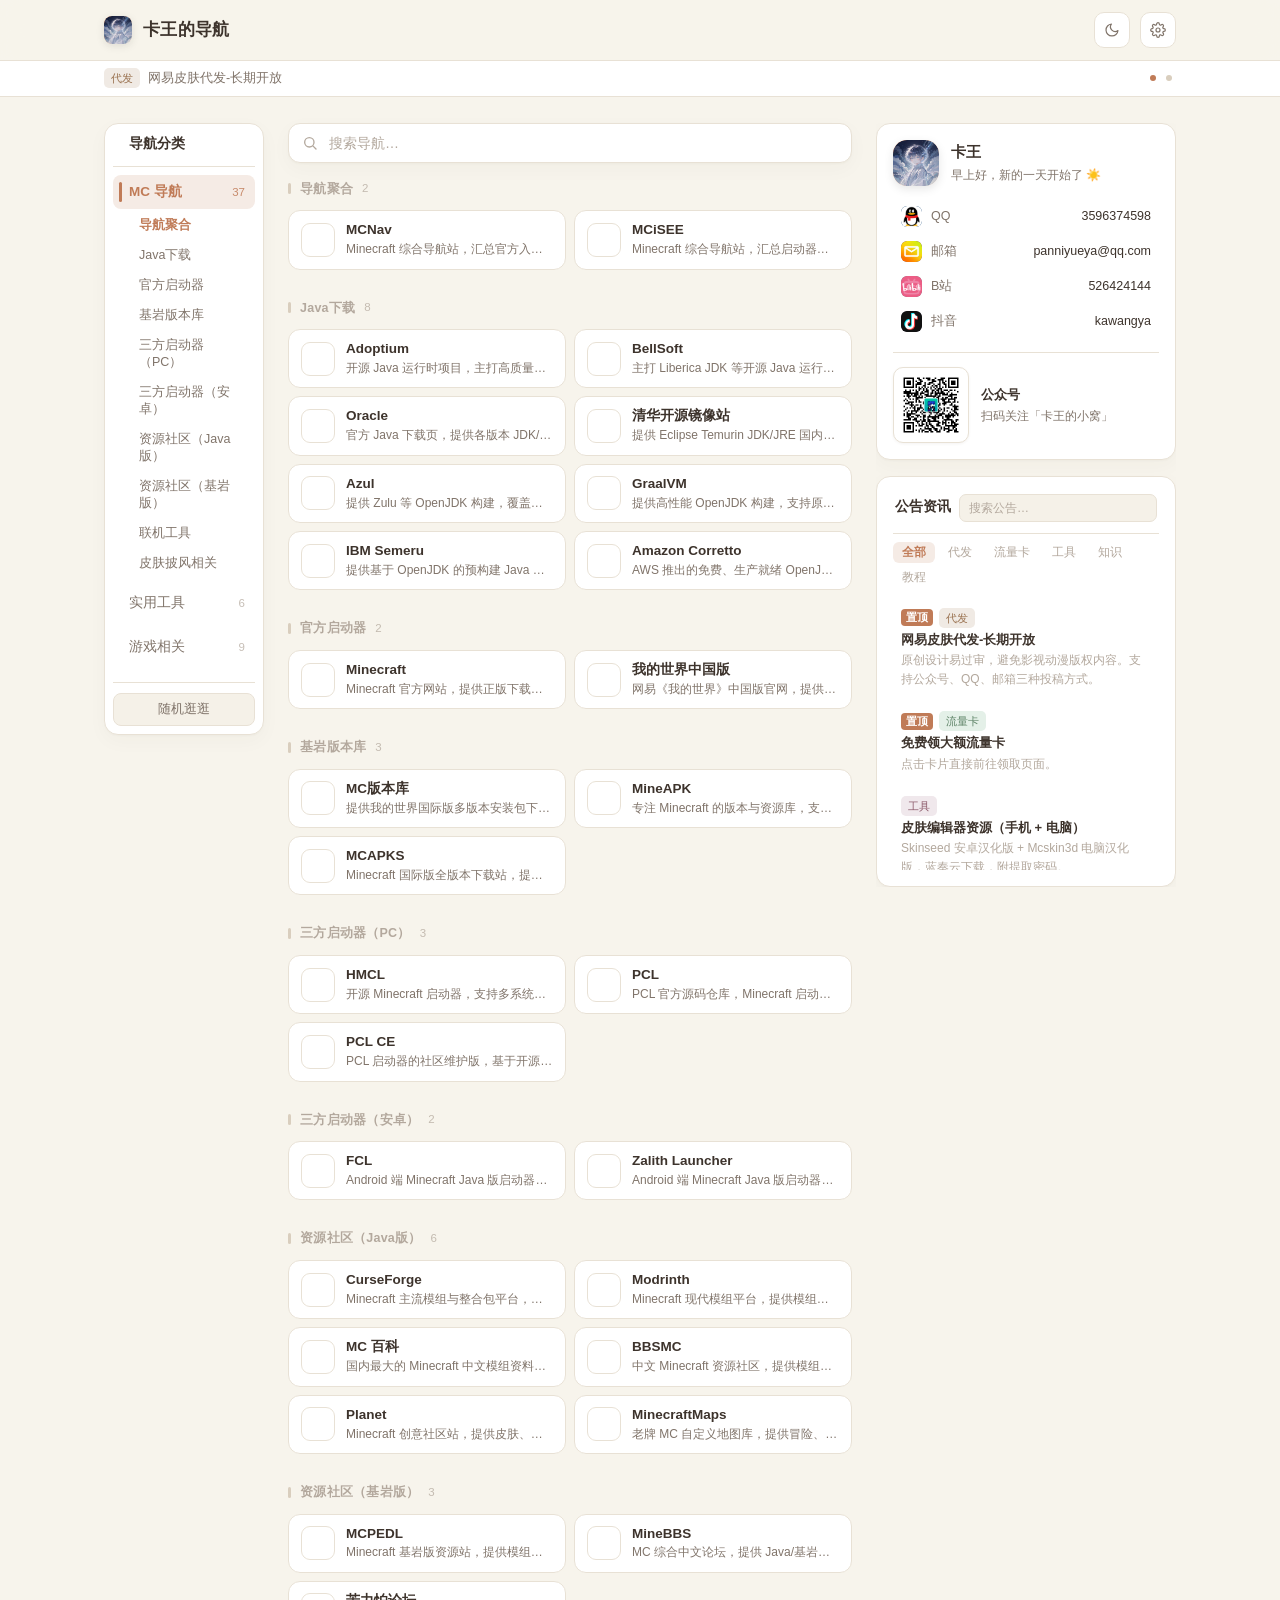
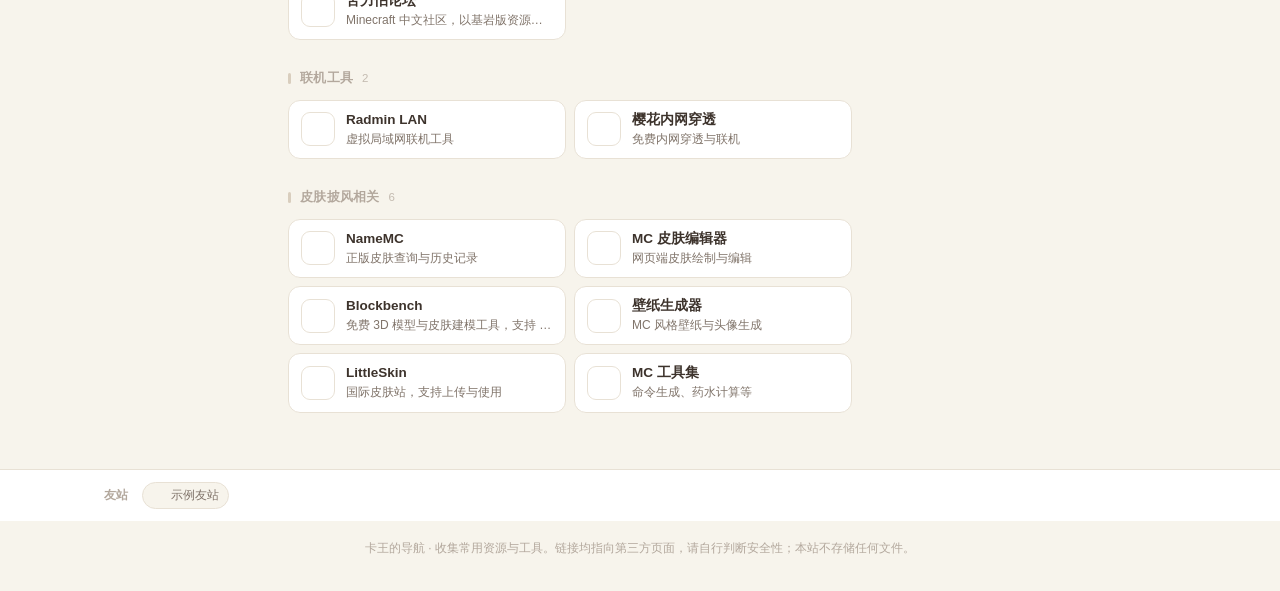
==== commit 627644a8: "测试" ====
--- a/index.html
+++ b/index.html
@@ -184,7 +184,6 @@
 
 <div class="nav-tip" id="navTip" role="tooltip"></div>
 
-<!-- 公告详情弹窗 -->
 <div class="modal-mask" id="modalMask" aria-hidden="true">
   <div class="modal" role="dialog" aria-modal="true" aria-labelledby="modalTitle">
     <div class="modal-head">
@@ -197,7 +196,6 @@
   </div>
 </div>
 
-<!-- 图片灯箱 -->
 <div class="lightbox" id="lightbox" role="dialog" aria-modal="true" aria-hidden="true" aria-label="图片预览">
   <button class="lightbox-close" id="lightboxClose" type="button" aria-label="关闭">×</button>
   <img class="lightbox-img" id="lightboxImg" alt="">
@@ -208,7 +206,6 @@
   </div>
 </div>
 
-<!-- 设置面板 -->
 <div class="settings-mask" id="settingsMask" aria-hidden="true">
   <aside class="settings-panel" role="dialog" aria-modal="true" aria-labelledby="settingsTitle">
     <div class="settings-head">
@@ -268,7 +265,9 @@
           <button type="button" data-value="self">当前页</button>
         </div>
       </div>
-      <div class="setting-item setting-item-column">
+      
+      <!-- 使用了统一的 setting-item-github 类名 -->
+      <div class="setting-item setting-item-github">
         <div class="setting-label">
           <div class="setting-name">GitHub 云端同步</div>
           <div class="setting-desc">填入 Token 后可在线编辑并保存导航数据</div>
@@ -277,9 +276,10 @@
         <input type="password" id="ghToken" placeholder="Personal Access Token (ghp_...)" class="setting-input">
         <div class="setting-switch-wrap">
           <span class="setting-switch-label">可视化编辑</span>
-          <label class="switch" style="margin-top:0"><input type="checkbox" id="setEditMode"><span class="switch-track"></span></label>
-        </div>
-      </div>
+          <label class="switch"><input type="checkbox" id="setEditMode"><span class="switch-track"></span></label>
+        </div>
+      </div>
+      
     </div>
     <div class="settings-foot">
       <div class="settings-actions">
@@ -294,7 +294,6 @@
 
 <div class="toast" id="toast" role="status" aria-live="polite"></div>
 
-<!-- 卡片编辑弹窗（精简版，移除首字母与颜色） -->
 <div class="modal-mask" id="editModalMask" aria-hidden="true">
   <div class="modal" role="dialog" aria-modal="true">
     <div class="modal-head">
@@ -319,7 +318,6 @@
   </div>
 </div>
 
-<!-- 通用交互弹窗（替代原生 prompt 和 confirm） -->
 <div class="modal-mask" id="universalModalMask" aria-hidden="true">
   <div class="modal universal-modal" role="dialog" aria-modal="true" aria-labelledby="universalTitle">
     <div class="modal-head">
--- a/data/style.css
+++ b/data/style.css
@@ -348,9 +348,9 @@
 .setting-input:focus { border-color: var(--accent); background: var(--surface); }
 
 /* 编辑器 */
-body.edit-mode .nav-card { border-color: var(--accent); border-style: dashed; padding-right: 80px; padding-bottom: 36px; }
+body.edit-mode .nav-card { border-color: var(--accent); border-style: dashed; padding-right: 66px; padding-bottom: 36px; }
 body.edit-mode .nav-card:hover { transform: none; box-shadow: none; }
-.edit-actions { position: absolute; right: 8px; top: 8px; display: none; flex-wrap: wrap; justify-content: flex-end; gap: 4px; z-index: 10; max-width: 80px; }
+.edit-actions { position: absolute; right: 8px; top: 8px; display: none; flex-wrap: wrap; justify-content: flex-end; gap: 4px; z-index: 10; width: 48px; }
 body.edit-mode .edit-actions { display: flex; }
 .edit-btn { width: 22px; height: 22px; border-radius: 4px; border: 1px solid var(--border-strong); background: var(--surface); color: var(--text-dim); font-size: 12px; display: grid; place-items: center; cursor: pointer; }
 .edit-btn:hover { background: var(--accent-soft); color: var(--accent); }
@@ -383,9 +383,11 @@
 .edit-link-del:hover { border-color: #C0553D; background: #C0553D; color: #fff; }
 .edit-links-add { width: 100%; padding: 7px; border: 1px dashed var(--border-strong); border-radius: 8px; background: var(--surface-2); color: var(--text-dim); font-family: inherit; font-size: 12.5px; cursor: pointer; transition: all .15s ease; }
 .edit-links-add:hover { border-color: var(--accent); color: var(--accent); background: var(--accent-soft); }
-
 @media (max-width: 640px) { .edit-link-row { grid-template-columns: 1fr 1.4fr auto; } }
 
-/* 通用弹窗特定 */
+/* 通用弹窗及 GitHub 设置 */
 .universal-modal { max-width: 360px; }
-.universal-message { margin: 0 0 12px; line-height: 1.6; color: var(--text); font-size: 14px; }+.universal-message { margin: 0 0 12px; line-height: 1.6; color: var(--text); font-size: 14px; }
+.setting-item-github { flex-direction: column; align-items: stretch; gap: 8px; }
+.setting-switch-wrap { display: flex; align-items: center; justify-content: space-between; margin-top: 8px; width: 100%; }
+.setting-switch-label { font-size: 13px; color: var(--text); font-weight: 500; }
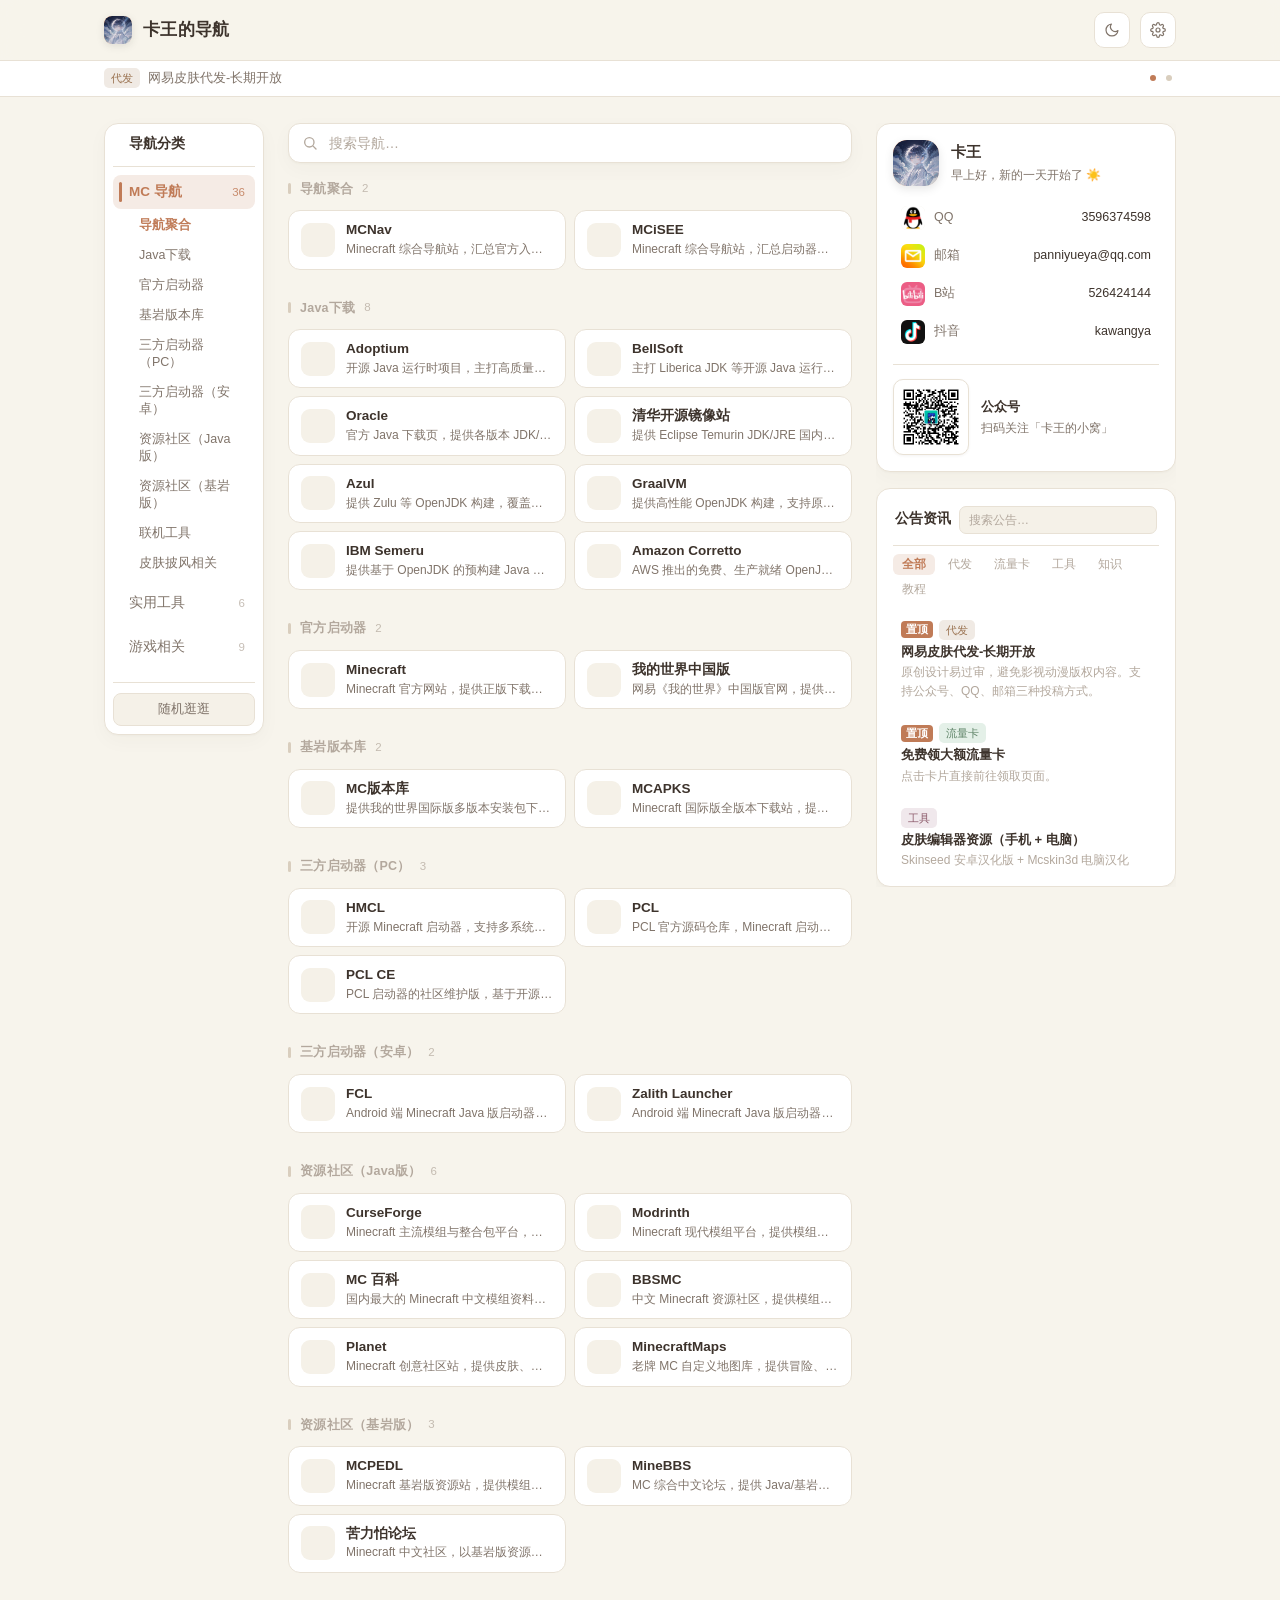
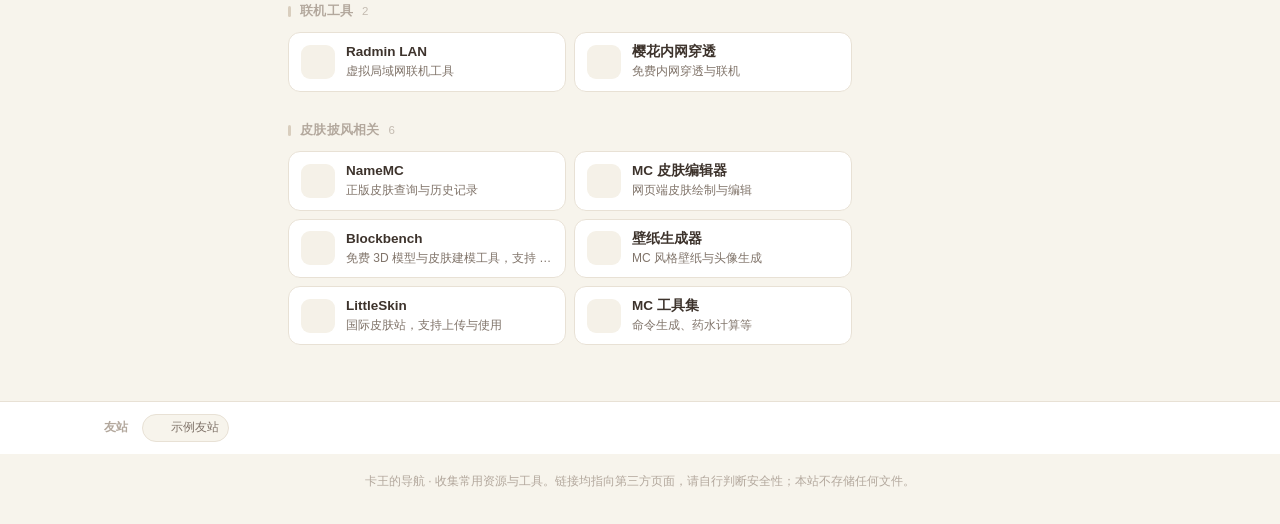
==== commit 59d30e2b: "1" ====
--- a/index.html
+++ b/index.html
@@ -108,7 +108,6 @@
     <section class="panel" aria-label="个人账号">
       <div class="profile-top">
         <div class="avatar">
-          <span>卡</span>
           <img data-fallback src="images/apple-touch-icon.png" alt="卡王">
         </div>
         <div class="profile-meta">
@@ -119,22 +118,30 @@
 
       <div class="account-list">
         <a class="account-item" href="https://qm.qq.com/q/rqS3pr5QkM" target="_blank" rel="noopener" title="QQ：3596374598">
-          <span class="acc-ico" style="background:#4E7296"><span>Q</span><img data-fallback src="images/qq.png" alt="QQ"></span>
+          <span class="acc-ico">
+            <img data-fallback src="images/qq.png" alt="QQ">
+          </span>
           <span class="acc-label">QQ</span>
           <span class="acc-value">3596374598</span>
         </a>
         <a class="account-item" href="mailto:panniyueya@qq.com" title="邮箱：panniyueya@qq.com">
-          <span class="acc-ico" style="background:#9A7250"><span>邮</span><img data-fallback src="images/email.png" alt="邮箱"></span>
+          <span class="acc-ico">
+            <img data-fallback src="images/email.png" alt="邮箱">
+          </span>
           <span class="acc-label">邮箱</span>
           <span class="acc-value">panniyueya@qq.com</span>
         </a>
         <a class="account-item" href="https://space.bilibili.com/526424144" target="_blank" rel="noopener" title="哔哩哔哩">
-          <span class="acc-ico" style="background:#96697C"><span>B</span><img data-fallback src="images/bilibili.png" alt="B站"></span>
+          <span class="acc-ico">
+            <img data-fallback src="images/bilibili.png" alt="B站：526424144">
+          </span>
           <span class="acc-label">B站</span>
           <span class="acc-value">526424144</span>
         </a>
         <a class="account-item" href="https://v.douyin.com/iLSLj2mq/" target="_blank" rel="noopener" title="抖音">
-          <span class="acc-ico" style="background:#3F3C48"><span>抖</span><img data-fallback src="images/douyin.png" alt="抖音"></span>
+          <span class="acc-ico">
+            <img data-fallback src="images/douyin.png" alt="抖音：kawangya">
+          </span>
           <span class="acc-label">抖音</span>
           <span class="acc-value">kawangya</span>
         </a>
@@ -266,7 +273,6 @@
         </div>
       </div>
       
-      <!-- 使用了统一的 setting-item-github 类名 -->
       <div class="setting-item setting-item-github">
         <div class="setting-label">
           <div class="setting-name">GitHub 云端同步</div>
--- a/data/style.css
+++ b/data/style.css
@@ -42,13 +42,11 @@
 ::-webkit-scrollbar-thumb { background: var(--border-strong); border-radius: 10px; border: 2px solid var(--bg); }
 ::-webkit-scrollbar-thumb:hover { background: var(--text-mute); }
 
-/* 图标 */
+/* 图标通用 */
 .brand-mark, .avatar, .acc-ico, .nav-ico, .friend-ico { position: relative; overflow: hidden; flex-shrink: 0; }
-.brand-mark img, .avatar img, .acc-ico img, .nav-ico img, .friend-ico img { position: absolute; inset: 0; width: 100%; height: 100%; object-fit: cover; display: block; border-radius: inherit; }
+.brand-mark img, .avatar img, .friend-ico img { position: absolute; inset: 0; width: 100%; height: 100%; object-fit: cover; display: block; border-radius: inherit; }
 .brand-mark { width: 28px; height: 28px; }
 .avatar { width: 46px; height: 46px; }
-.acc-ico { width: 21px; height: 21px; }
-.nav-ico { width: 34px; height: 34px; }
 .friend-ico { width: 18px; height: 18px; }
 .qr-code { width: 76px; height: 76px; }
 
@@ -124,9 +122,9 @@
 @media (hover: none) { .nav-card { -webkit-touch-callout: none; -webkit-user-select: none; user-select: none; } }
 .nav-card:hover { border-color: var(--border-strong); box-shadow: var(--shadow-hover); transform: translateY(-1px); }
 .nav-card:focus-visible { outline: 2px solid var(--accent); outline-offset: 2px; }
-.nav-ico { display: grid; place-items: center; border-radius: 9px; color: #fff; font-size: 13px; font-weight: 600; line-height: 1; box-shadow: inset 0 -1px 0 rgba(0, 0, 0, .08); background: var(--surface-2); }
-.nav-ico.nav-ico-img { background: #ffffff !important; border: 1px solid var(--border); box-shadow: none; overflow: hidden; }
-.nav-ico.nav-ico-img img { position: static !important; width: 100% !important; height: 100% !important; object-fit: contain !important; padding: 4px; border-radius: 0; filter: drop-shadow(0 1px 1px rgba(0,0,0,0.08)); }
+.nav-ico { display: grid; place-items: center; border-radius: 9px; color: #fff; font-size: 13px; font-weight: 600; line-height: 1; box-shadow: inset 0 -1px 0 rgba(0, 0, 0, .08); background: var(--surface-2); width: 34px; height: 34px; }
+.nav-ico.nav-ico-img { background: var(--surface-2) !important; border: none; box-shadow: none; overflow: hidden; }
+.nav-ico.nav-ico-img img { position: static !important; width: 100% !important; height: 100% !important; object-fit: contain !important; padding: 0; border-radius: 0; }
 .nav-info { min-width: 0; flex: 1; overflow: hidden; display: flex; flex-direction: column; gap: 1px; }
 .nav-name { font-size: 13.5px; font-weight: 600; color: var(--text); line-height: 1.4; white-space: nowrap; overflow: hidden; text-overflow: ellipsis; }
 .nav-desc { font-size: 12px; line-height: 1.45; color: var(--text-dim); white-space: nowrap; overflow: hidden; text-overflow: ellipsis; }
@@ -169,7 +167,11 @@
 .account-list { display: flex; flex-direction: column; gap: 2px; }
 .account-item { display: flex; align-items: center; gap: 9px; padding: 6px 8px; border-radius: 9px; text-decoration: none; color: inherit; transition: background-color .16s ease; }
 .account-item:hover { background: var(--surface-2); }
-.acc-ico { display: grid; place-items: center; border-radius: 6px; color: #fff; font-size: 11px; font-weight: 600; line-height: 1; }
+
+/* 账号图标优化 */
+.acc-ico { display: grid; place-items: center; border-radius: 6px; background: var(--surface-2); border: none; box-shadow: none; width: 24px; height: 24px; flex-shrink: 0; overflow: hidden; }
+.acc-ico img { position: static !important; width: 100% !important; height: 100% !important; object-fit: contain !important; padding: 0; border-radius: 0; }
+
 .acc-label { font-size: 12.5px; color: var(--text-dim); flex-shrink: 0; }
 .acc-value { margin-left: auto; font-size: 12.5px; font-weight: 500; color: var(--text); white-space: nowrap; overflow: hidden; text-overflow: ellipsis; }
 .qr-block { display: flex; align-items: center; gap: 12px; margin-top: 14px; padding-top: 14px; border-top: 1px solid var(--border); }
@@ -390,4 +392,7 @@
 .universal-message { margin: 0 0 12px; line-height: 1.6; color: var(--text); font-size: 14px; }
 .setting-item-github { flex-direction: column; align-items: stretch; gap: 8px; }
 .setting-switch-wrap { display: flex; align-items: center; justify-content: space-between; margin-top: 8px; width: 100%; }
-.setting-switch-label { font-size: 13px; color: var(--text); font-weight: 500; }+.setting-switch-label { font-size: 13px; color: var(--text); font-weight: 500; }
+
+[data-theme="dark"] .nav-ico.nav-ico-img,
+[data-theme="dark"] .acc-ico { background: rgba(255, 255, 255, 0.85) !important; box-shadow: inset 0 0 0 1px rgba(0, 0, 0, 0.05); }
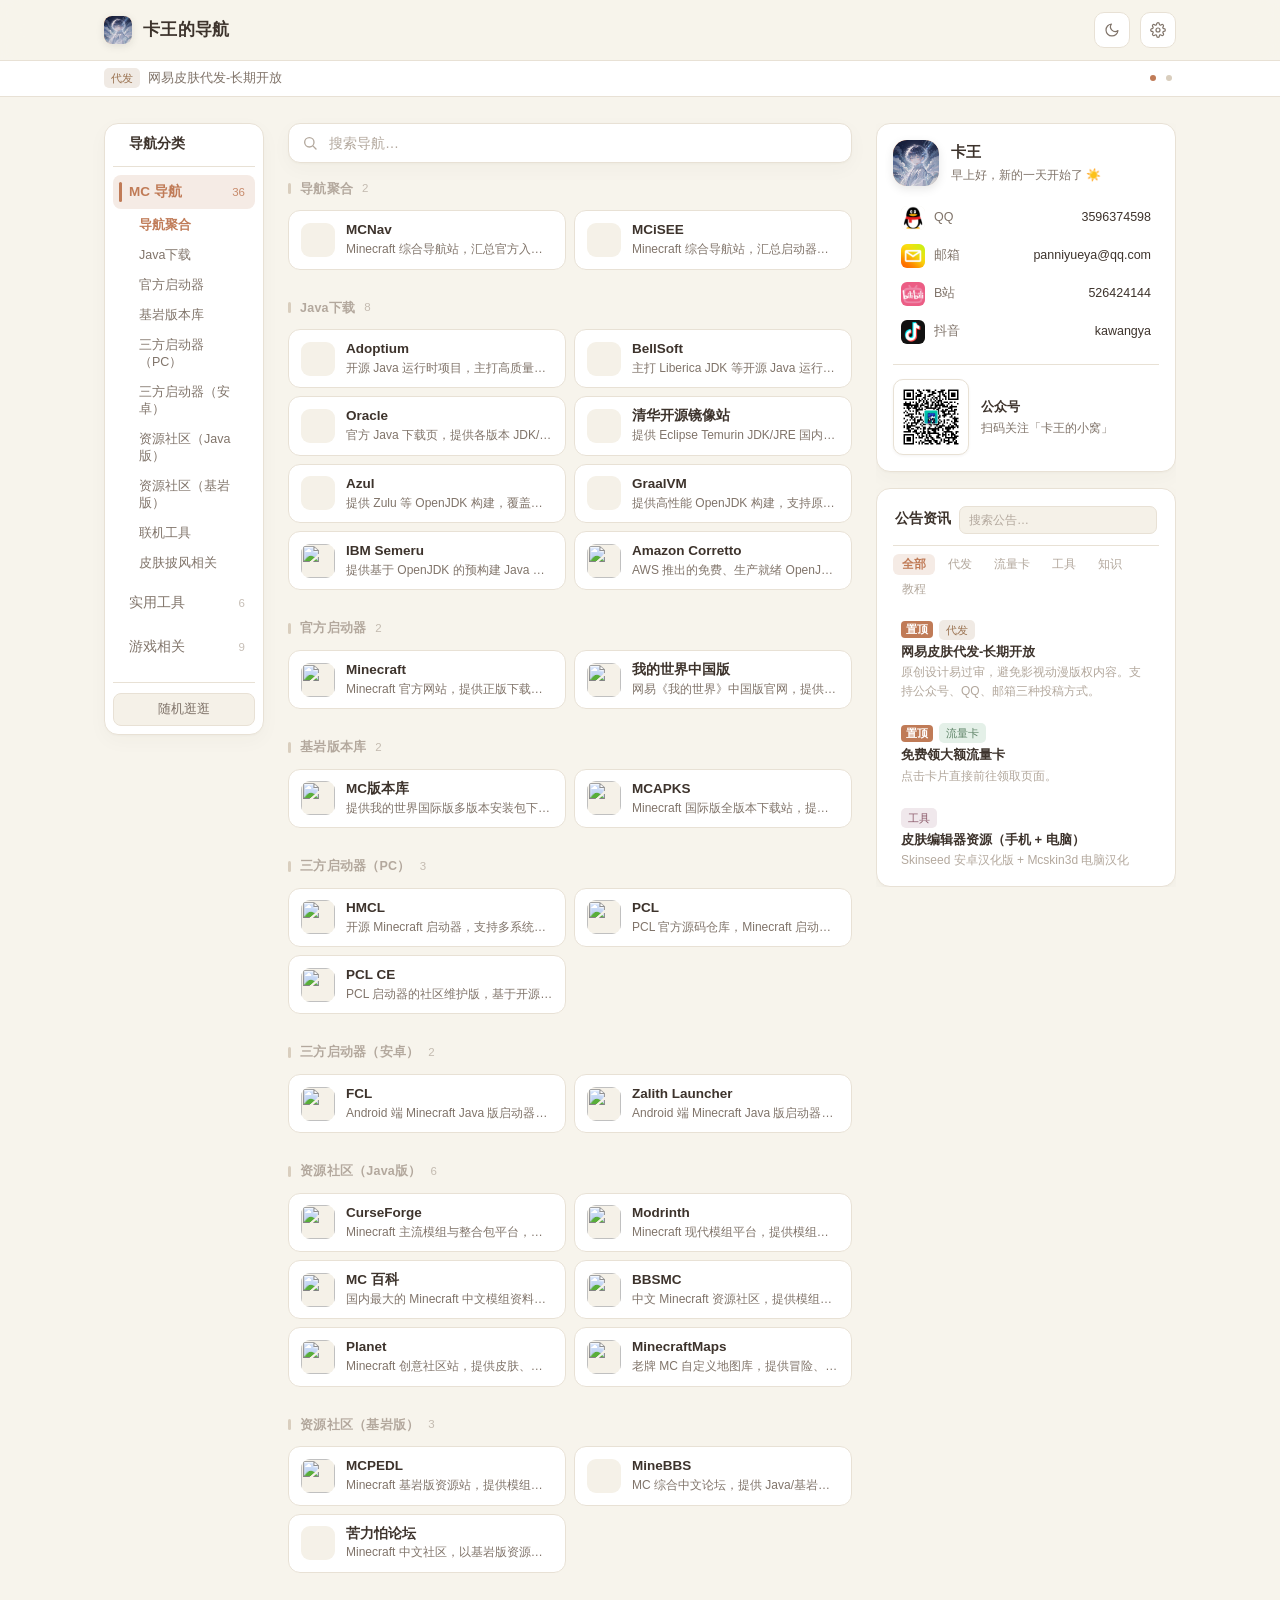
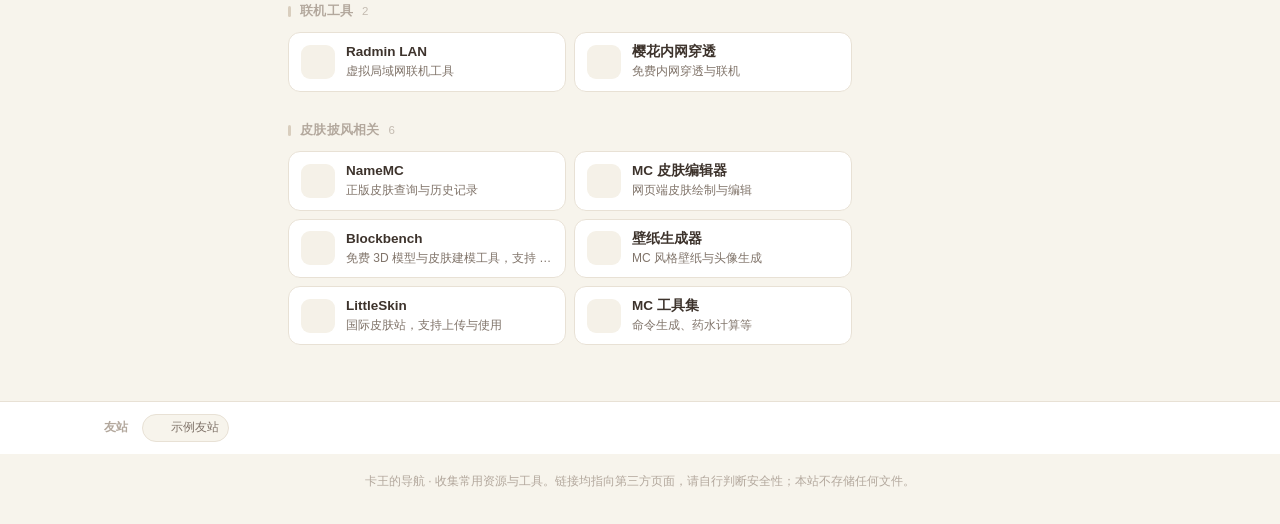
==== commit 87d124b4: "更新 index.html" ====
--- a/index.html
+++ b/index.html
@@ -131,16 +131,16 @@
           <span class="acc-label">邮箱</span>
           <span class="acc-value">panniyueya@qq.com</span>
         </a>
-        <a class="account-item" href="https://space.bilibili.com/526424144" target="_blank" rel="noopener" title="哔哩哔哩">
+        <a class="account-item" href="https://space.bilibili.com/526424144" target="_blank" rel="noopener" title="哔哩哔哩：526424144">
           <span class="acc-ico">
-            <img data-fallback src="images/bilibili.png" alt="B站：526424144">
+            <img data-fallback src="images/bilibili.png" alt="B站">
           </span>
           <span class="acc-label">B站</span>
           <span class="acc-value">526424144</span>
         </a>
-        <a class="account-item" href="https://v.douyin.com/iLSLj2mq/" target="_blank" rel="noopener" title="抖音">
+        <a class="account-item" href="https://v.douyin.com/iLSLj2mq/" target="_blank" rel="noopener" title="抖音：kawangya">
           <span class="acc-ico">
-            <img data-fallback src="images/douyin.png" alt="抖音：kawangya">
+            <img data-fallback src="images/douyin.png" alt="抖音">
           </span>
           <span class="acc-label">抖音</span>
           <span class="acc-value">kawangya</span>
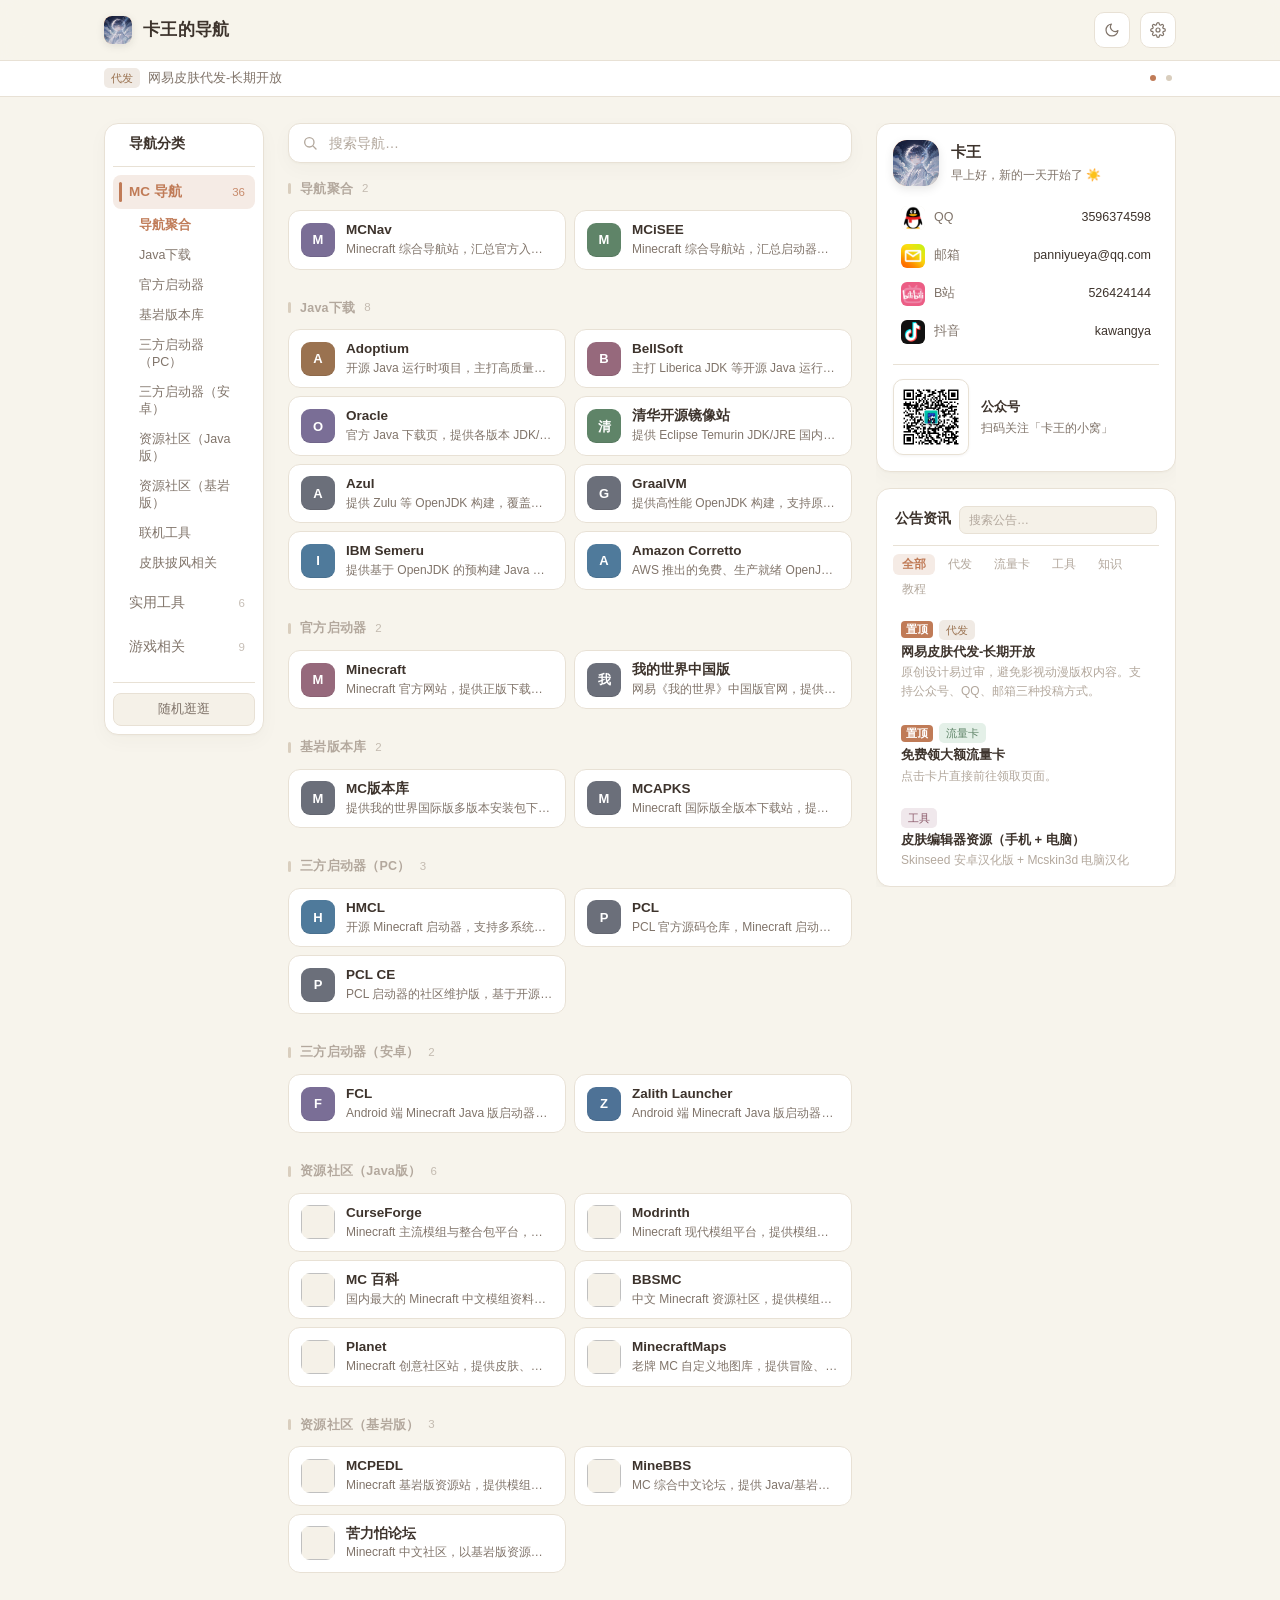
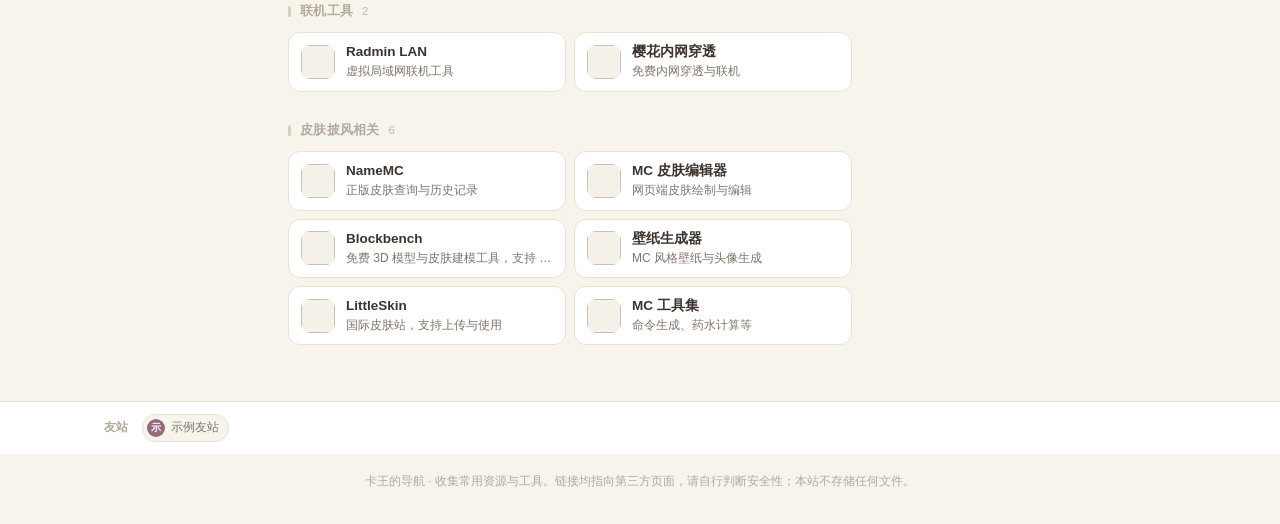
==== commit 05e5d891: "1" ====
--- a/index.html
+++ b/index.html
@@ -18,12 +18,9 @@
   (function () {
     try {
       var s = localStorage.getItem('site.theme');
-      var theme;
-      if (!s || s === 'system') {
-        theme = matchMedia('(prefers-color-scheme: dark)').matches ? 'dark' : 'light';
-      } else {
-        theme = s;
-      }
+      var theme = (!s || s === 'system')
+        ? (matchMedia('(prefers-color-scheme: dark)').matches ? 'dark' : 'light')
+        : s;
       document.documentElement.dataset.theme = theme;
 
       var raw = localStorage.getItem('site.settings');
@@ -32,9 +29,6 @@
           var st = JSON.parse(raw);
           if (st && st.themeColor) document.documentElement.dataset.themeColor = st.themeColor;
         } catch (e) {}
-      }
-      if (!document.documentElement.dataset.themeColor) {
-        document.documentElement.dataset.themeColor = 'orange';
       }
     } catch (e) {}
   })();
@@ -272,7 +266,7 @@
           <button type="button" data-value="self">当前页</button>
         </div>
       </div>
-      
+
       <div class="setting-item setting-item-github">
         <div class="setting-label">
           <div class="setting-name">GitHub 云端同步</div>
@@ -285,7 +279,6 @@
           <label class="switch"><input type="checkbox" id="setEditMode"><span class="switch-track"></span></label>
         </div>
       </div>
-      
     </div>
     <div class="settings-foot">
       <div class="settings-actions">
--- a/data/style.css
+++ b/data/style.css
@@ -5,7 +5,7 @@
 :root { --bg: #F7F4EC; --bg-blur: rgba(247, 244, 236, .82); --surface: #FFFFFF; --surface-2: #F5F1E8; --border: #E8E1D5; --border-strong: #D9CEBE; --text: #3D332C; --text-dim: #80746A; --text-mute: #B3A89D; --accent: #C07B57; --accent-soft: #F5EBE5; --dot: #C07B57; --radius: 14px; --shadow: 0 1px 2px rgba(61, 51, 44, .03), 0 6px 20px rgba(61, 51, 44, .03); --shadow-hover: 0 2px 4px rgba(61, 51, 44, .04), 0 10px 26px rgba(61, 51, 44, .05); }
 [data-theme="dark"] { --bg: #1A1816; --bg-blur: rgba(26, 24, 22, .82); --surface: #221F1C; --surface-2: #292521; --border: #36312C; --border-strong: #49423A; --text: #E6E3DF; --text-dim: #9F9791; --text-mute: #736C65; --accent: #D09A72; --accent-soft: #362B24; --dot: #D97757; --shadow: 0 1px 2px rgba(0, 0, 0, .4), 0 6px 20px rgba(0, 0, 0, .3); --shadow-hover: 0 2px 4px rgba(0, 0, 0, .45), 0 10px 26px rgba(0, 0, 0, .35); }
 
-/* 主题：海蓝 */
+/* 海蓝 */
 [data-theme-color="default"] { --bg: #F4F6F8; --bg-blur: rgba(244, 246, 248, .82); --surface: #FFFFFF; --surface-2: #F8FAFC; --border: #E2E8F0; --border-strong: #CBD5E1; --text: #26323F; --text-dim: #627284; --text-mute: #94A3B8; --accent: #3F729B; --accent-soft: #E8F1F7; --shadow: 0 1px 2px rgba(30, 41, 59, .03), 0 6px 20px rgba(30, 41, 59, .03); --shadow-hover: 0 2px 4px rgba(30, 41, 59, .04), 0 10px 26px rgba(30, 41, 59, .05); }
 [data-theme="dark"][data-theme-color="default"] { --bg: #131A22; --bg-blur: rgba(19, 26, 34, .82); --surface: #1C2631; --surface-2: #151E27; --border: #2D3B4A; --border-strong: #415366; --text: #E2E8F0; --text-dim: #8A9CAF; --text-mute: #5C6E82; --accent: #7BA4C4; --accent-soft: #1E3348; --shadow: 0 1px 2px rgba(0, 0, 0, .4), 0 6px 20px rgba(0, 0, 0, .3); --shadow-hover: 0 2px 4px rgba(0, 0, 0, .45), 0 10px 26px rgba(0, 0, 0, .35); }
 
@@ -47,8 +47,6 @@
 .brand-mark img, .avatar img, .friend-ico img { position: absolute; inset: 0; width: 100%; height: 100%; object-fit: cover; display: block; border-radius: inherit; }
 .brand-mark { width: 28px; height: 28px; }
 .avatar { width: 46px; height: 46px; }
-.friend-ico { width: 18px; height: 18px; }
-.qr-code { width: 76px; height: 76px; }
 
 /* 顶栏 */
 .topbar { position: sticky; top: 0; z-index: 50; background: var(--bg-blur); backdrop-filter: blur(14px) saturate(1.5); -webkit-backdrop-filter: blur(14px) saturate(1.5); border-bottom: 1px solid var(--border); transition: background-color .3s ease, border-color .3s ease; }
@@ -134,12 +132,13 @@
 .nav-card.dropdown-open { border-color: var(--accent); box-shadow: 0 0 0 3px var(--accent-soft); }
 
 /* 内联下拉 */
-.inline-links { position: fixed; z-index: 85; display: flex; flex-direction: column; gap: 2px; padding: 6px; border-radius: 10px; border: 1px solid var(--border); background: var(--surface); box-shadow: 0 8px 24px rgba(0, 0, 0, .12), 0 2px 6px rgba(0, 0, 0, .06); opacity: 0; transform: translateY(-4px); transition: opacity .15s ease, transform .15s ease; max-height: 60vh; overflow-y: auto; }
+.inline-links { position: fixed; z-index: 85; display: flex; flex-direction: column; gap: 2px; padding: 6px; border-radius: 10px; border: 1px solid var(--border); background: var(--surface); box-shadow: 0 8px 24px rgba(0, 0, 0, .12), 0 2px 6px rgba(0, 0, 0, .06); opacity: 0; transform: translateY(-4px); transition: opacity .15s ease, transform .15s ease; max-height: 60vh; overflow-y: auto; overflow-x: hidden; }
 .inline-links.show { opacity: 1; transform: none; }
 [data-theme="dark"] .inline-links { box-shadow: 0 8px 24px rgba(0, 0, 0, .55), 0 2px 6px rgba(0, 0, 0, .3); }
 .inline-link { display: flex; align-items: center; gap: 6px; padding: 9px 12px; border-radius: 8px; text-decoration: none; color: var(--text); font-size: 13.5px; font-weight: 500; line-height: 1.4; min-height: 40px; cursor: pointer; transition: background-color .15s ease, color .15s ease; }
 .inline-link:hover, .inline-link:focus-visible { background: var(--accent-soft); color: var(--accent); outline: none; }
-.inline-link-text { overflow: hidden; text-overflow: ellipsis; white-space: nowrap; }
+.inline-link-text { flex: 1; min-width: 0; overflow: hidden; display: flex; }
+.inline-link-inner { white-space: nowrap; display: inline-block; }
 .inline-link-badge { flex-shrink: 0; font-size: 10.5px; font-weight: 600; padding: 1px 5px; border-radius: 4px; background: var(--dot); color: #fff; line-height: 1.4; }
 @media (max-width: 640px) { .inline-links { padding: 5px; } .inline-link { padding: 9px 12px; min-height: 42px; } }
 
@@ -168,14 +167,21 @@
 .account-item { display: flex; align-items: center; gap: 9px; padding: 6px 8px; border-radius: 9px; text-decoration: none; color: inherit; transition: background-color .16s ease; }
 .account-item:hover { background: var(--surface-2); }
 
-/* 账号图标优化 */
+/* 账号图标 */
 .acc-ico { display: grid; place-items: center; border-radius: 6px; background: var(--surface-2); border: none; box-shadow: none; width: 24px; height: 24px; flex-shrink: 0; overflow: hidden; }
 .acc-ico img { position: static !important; width: 100% !important; height: 100% !important; object-fit: contain !important; padding: 0; border-radius: 0; }
+
+/* 夜间模式图标亮底适配 */
+[data-theme="dark"] .nav-ico.nav-ico-img,
+[data-theme="dark"] .acc-ico {
+  background: rgba(255, 255, 255, 0.1) !important;
+  box-shadow: inset 0 0 0 1px rgba(0, 0, 0, 0.05);
+}
 
 .acc-label { font-size: 12.5px; color: var(--text-dim); flex-shrink: 0; }
 .acc-value { margin-left: auto; font-size: 12.5px; font-weight: 500; color: var(--text); white-space: nowrap; overflow: hidden; text-overflow: ellipsis; }
 .qr-block { display: flex; align-items: center; gap: 12px; margin-top: 14px; padding-top: 14px; border-top: 1px solid var(--border); }
-.qr-code { display: block; flex-shrink: 0; padding: 5px; border-radius: 10px; background: #fff; border: 1px solid var(--border); box-shadow: 0 1px 3px rgba(60, 50, 40, .06); text-decoration: none; }
+.qr-code { width: 76px; height: 76px; display: block; flex-shrink: 0; padding: 5px; border-radius: 10px; background: #fff; border: 1px solid var(--border); box-shadow: 0 1px 3px rgba(60, 50, 40, .06); text-decoration: none; }
 .qr-code img, .qr-code svg { display: block; width: 100%; height: 100%; }
 .qr-code img { object-fit: contain; border-radius: 6px; cursor: zoom-in; }
 .qr-text { min-width: 0; }
@@ -323,7 +329,7 @@
 .friends-grid { display: flex; flex-wrap: wrap; gap: 6px; flex: 1; }
 .friend-card { display: inline-flex; align-items: center; gap: 6px; padding: 3px 9px 3px 4px; border-radius: 999px; border: 1px solid var(--border); background: var(--bg); text-decoration: none; color: var(--text-dim); font-size: 12px; max-width: 200px; transition: all .18s; }
 .friend-card:hover { border-color: var(--border-strong); color: var(--text); background: var(--surface-2); }
-.friend-ico { display: grid; place-items: center; border-radius: 50%; color: #fff; font-size: 10px; font-weight: 600; line-height: 1; }
+.friend-ico { width: 18px; height: 18px; display: grid; place-items: center; border-radius: 50%; color: #fff; font-size: 10px; font-weight: 600; line-height: 1; }
 .friend-name { white-space: nowrap; overflow: hidden; text-overflow: ellipsis; font-weight: 500; }
 .site-footer { max-width: 1120px; margin: 0 auto; padding: 18px 24px 32px; font-size: 12px; color: var(--text-mute); text-align: center; }
 .cat-block { display: flex; flex-direction: column; }
@@ -336,7 +342,7 @@
 
 @media (max-width: 1024px) { .layout { grid-template-columns: 1fr; gap: 20px; padding: 22px 16px 40px; } .cat-col { position: static; padding: 0; background: transparent; border: none; box-shadow: none; } .cat-title, .cat-foot { display: none; } .cat-nav { flex-direction: row; overflow-x: auto; gap: 4px; padding-bottom: 1px; border-bottom: 1px solid var(--border); scrollbar-width: none; } .cat-nav::-webkit-scrollbar { display: none; } .cat-tab { width: auto; flex-shrink: 0; padding: 7px 12px 9px; border-radius: 0; background: transparent; text-align: center; } .cat-tab::before { display: none; } .cat-tab:hover { background: transparent; color: var(--text); } .cat-tab.active { background: transparent; color: var(--accent); } .cat-tab.active::after { content: ''; position: absolute; left: 8px; right: 8px; bottom: -1px; height: 2px; background: var(--accent); border-radius: 2px 2px 0 0; } .cat-tab-count { font-size: 10.5px; } .side-col { position: static; } .sub-cats-wrap { display: none !important; } .cat-block { display: contents; } }
 @media (min-width: 1025px) { .group-nav { display: none !important; } .notice-bar { position: sticky; top: 60px; z-index: 49; } .nav-search { position: sticky; top: calc(60px + var(--notice-bar-h, 0px)) !important; z-index: 30; background: var(--bg); padding: 16px 0 16px; margin-top: -16px; } .cat-col { position: sticky; top: calc(84px + var(--notice-bar-h, 0px)); max-height: calc(100vh - 110px - var(--notice-bar-h, 0px)); overflow-y: auto; scrollbar-width: none; } .cat-col::-webkit-scrollbar { display: none; } .side-col { position: sticky; top: calc(84px + var(--notice-bar-h, 0px)); height: calc(100vh - 100px - var(--notice-bar-h, 0px)); display: flex; flex-direction: column; gap: 16px; overflow: hidden; } .side-col > .panel:first-child { flex-shrink: 0; } .side-col > .panel:last-child { flex: 1; display: flex; flex-direction: column; min-height: 0; } .panel-head, .notice-tabs { flex-shrink: 0; } .notice-list { flex: 1; overflow-y: auto; min-height: 0; padding: 4px 4px 16px 0; } .notice-list::-webkit-scrollbar { width: 6px; } .notice-list::-webkit-scrollbar-thumb { background: var(--border-strong); border: none; border-radius: 6px; } .notice-list::-webkit-scrollbar-thumb:hover { background: var(--text-mute); } .nav-grid { grid-template-columns: repeat(auto-fill, minmax(190px, 1fr)); gap: 8px; } .nav-card { padding: 10px 12px; } }
-@media (max-width: 640px) { .topbar-inner { padding: 0 14px; gap: 8px; } .brand { gap: 9px; font-size: 15.5px; } .brand-mark { width: 26px; height: 26px; } .notice-bar-inner { padding: 7px 14px; } .nav-search { top: 60px; padding: 6px 0 10px; margin-top: 0; } .nav-search .search-wrap input { height: 36px; font-size: 13px; padding: 0 12px 0 36px; } .nav-search .search-icon { left: 12px; width: 14px; height: 14px; } .cat-tab { padding: 6px 8px 8px 10px; font-size: 13px; } .nav-grid { grid-template-columns: repeat(auto-fill, minmax(158px, 1fr)); } .nav-card { padding: 11px 12px; } .nav-ico { width: 30px; height: 30px; font-size: 12px; border-radius: 8px; } .modal-mask { padding: 14px; } .modal { max-height: 88vh; } .modal-head { padding: 16px 18px 0; } .modal-title { padding: 0 18px; } .modal-body { padding: 12px 18px 12px; } .modal-actions { padding: 12px 18px 16px; } .kv-item { grid-template-columns: 68px 1fr; gap: 8px; } .back-top { right: 16px; bottom: 16px; } .lightbox { padding: 20px 12px 66px; } .lightbox-close { top: 10px; right: 10px; width: 36px; height: 36px; font-size: 20px; } .lightbox-hint { display: none; } .friends-inner { padding: 10px 14px; gap: 8px; } .settings-panel { width: 100vw; max-width: 100vw; } .settings-head { padding: 14px 16px 12px; } .settings-body { padding: 2px 16px 14px; } .settings-foot { padding: 10px 16px 14px; } }
+@media (max-width: 640px) { .topbar-inner { padding: 0 14px; gap: 8px; } .brand { gap: 9px; font-size: 15.5px; } .brand-mark { width: 26px; height: 26px; } .notice-bar-inner { padding: 7px 14px; } .nav-search { top: 60px; padding: 6px 0 10px; margin-top: 0; } .nav-search .search-wrap input { height: 36px; font-size: 13px; padding: 0 12px 0 36px; } .nav-search .search-icon { left: 12px; width: 14px; height: 14px; } .cat-tab { padding: 6px 8px 8px 10px; font-size: 13px; } .nav-grid { grid-template-columns: repeat(auto-fill, minmax(158px, 1fr)); } .nav-card { padding: 11px 12px; } .nav-ico { width: 30px; height: 30px; font-size: 12px; border-radius: 8px; } .modal-mask { padding: 14px; } .modal { max-height: 88vh; } .modal-head { padding: 16px 18px 0; } .modal-title { padding: 0 18px; } .modal-body { padding: 12px 18px 12px; } .modal-actions { padding: 12px 18px 16px; } .kv-item { grid-template-columns: 68px 1fr; gap: 8px; } .back-top { right: 16px; bottom: 16px; } .lightbox { padding: 20px 12px 66px; } .lightbox-close { top: 10px; right: 10px; width: 36px; height: 36px; font-size: 20px; } .lightbox-hint { display: none; } .friends-inner { padding: 10px 14px; gap: 8px; } .settings-panel { width: 100vw; max-width: 100vw; } .settings-head { padding: 14px 16px 12px; } .settings-body { padding: 2px 16px 14px; } .settings-foot { padding: 10px 16px 14px; } .inline-link-inner { white-space: normal; word-break: break-all; line-height: 1.4; } .inline-link { align-items: flex-start; } .inline-link-badge { margin-top: 2px; } }
 @media (max-width: 400px) { .cat-tab-count { display: none; } }
 
 @keyframes fadeInContent { from { opacity: 0; transform: translateY(4px); } to { opacity: 1; transform: none; } }
@@ -362,10 +368,8 @@
 .floating-save:hover { transform: translateY(-2px); box-shadow: 0 6px 16px rgba(0, 0, 0, 0.3); }
 .add-btn { display: flex; align-items: center; justify-content: center; width: 100%; padding: 12px; margin-top: 10px; border: 1px dashed var(--accent); border-radius: 12px; background: var(--accent-soft); color: var(--accent); font-family: inherit; font-size: 13.5px; font-weight: 600; cursor: pointer; transition: all .18s ease; }
 .add-btn:hover { background: var(--surface); border-style: solid; transform: translateY(-1px); }
-.group-title { position: relative; }
 .group-actions { display: none; margin-left: auto; gap: 6px; }
 body.edit-mode .group-actions { display: flex; }
-.cat-tab { position: relative; }
 .cat-actions { position: absolute; right: 4px; top: 50%; transform: translateY(-50%); display: none; gap: 2px; z-index: 5; }
 .cat-actions .edit-btn { width: 18px; height: 18px; font-size: 10px; }
 body.edit-mode .cat-tab .cat-actions { display: flex; }
@@ -392,7 +396,4 @@
 .universal-message { margin: 0 0 12px; line-height: 1.6; color: var(--text); font-size: 14px; }
 .setting-item-github { flex-direction: column; align-items: stretch; gap: 8px; }
 .setting-switch-wrap { display: flex; align-items: center; justify-content: space-between; margin-top: 8px; width: 100%; }
-.setting-switch-label { font-size: 13px; color: var(--text); font-weight: 500; }
-
-[data-theme="dark"] .nav-ico.nav-ico-img,
-[data-theme="dark"] .acc-ico { background: rgba(255, 255, 255, 0.85) !important; box-shadow: inset 0 0 0 1px rgba(0, 0, 0, 0.05); }+.setting-switch-label { font-size: 13px; color: var(--text); font-weight: 500; }
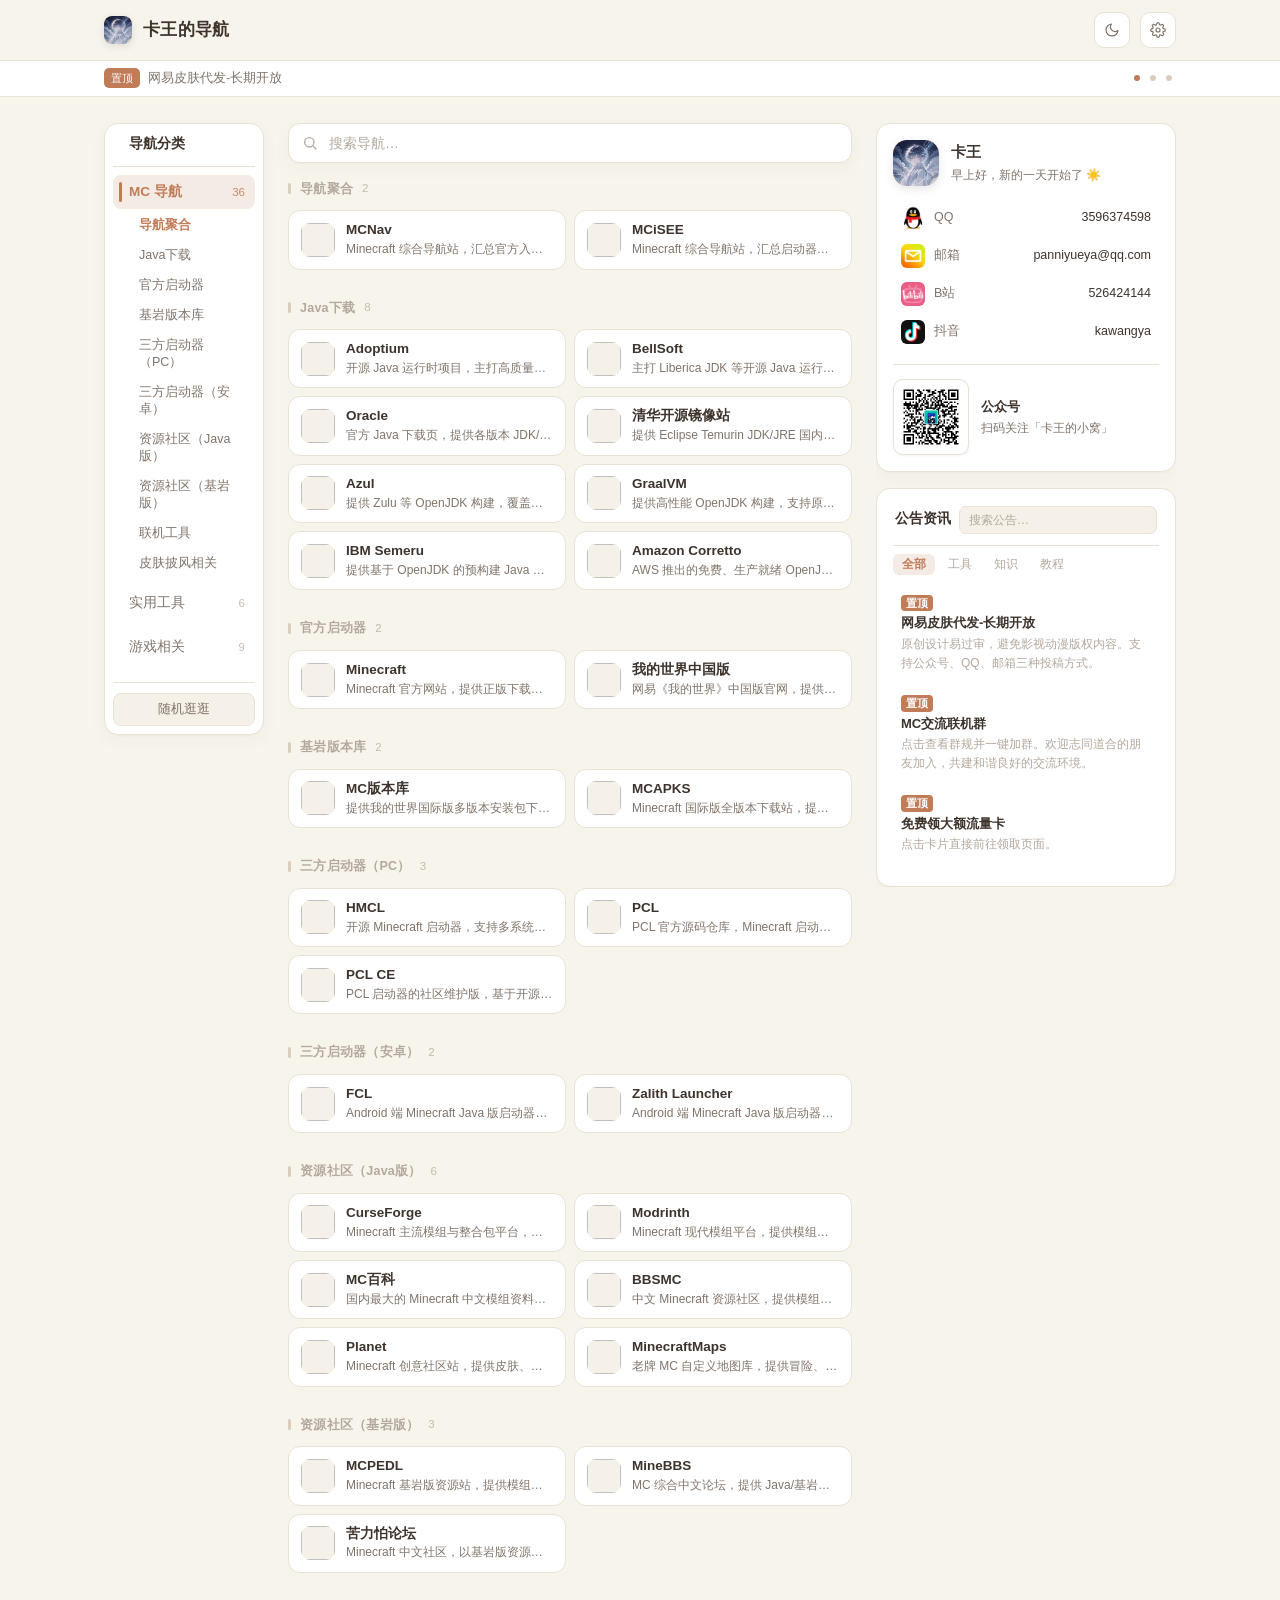
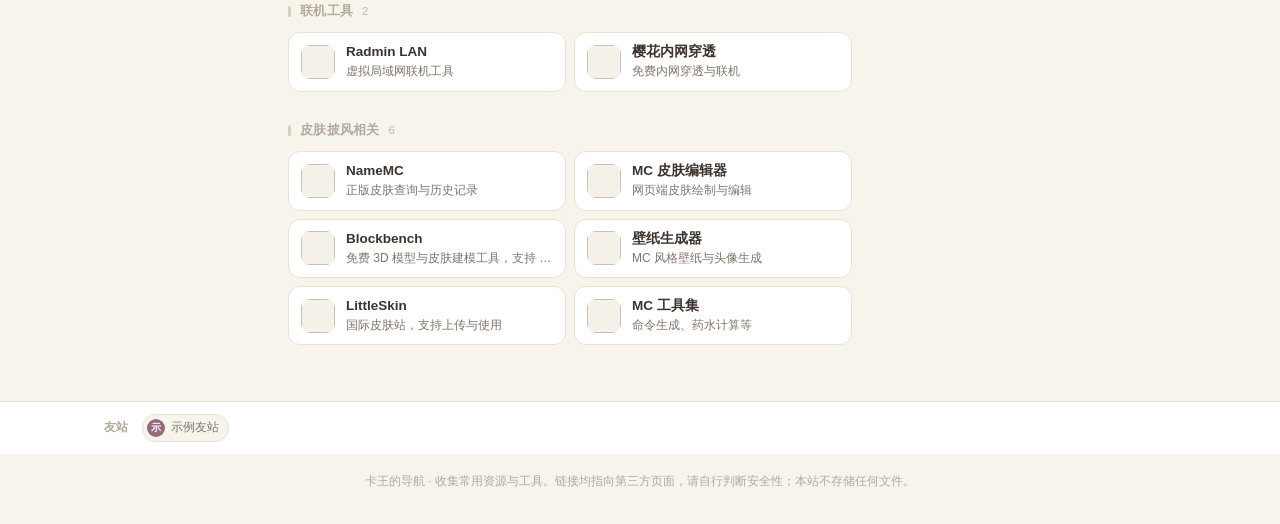
==== commit eaef4a1b: "11" ====
--- a/index.html
+++ b/index.html
@@ -1,43 +1,47 @@
 <!DOCTYPE html>
 <html lang="zh-CN" data-theme="light" data-theme-color="orange">
 <head>
-<meta charset="UTF-8">
-<meta name="viewport" content="width=device-width, initial-scale=1">
-<meta name="author" content="卡王">
-<meta name="description" content="卡王的导航">
-<title>卡王的导航</title>
-<link rel="icon" href="images/favicon.ico" type="image/x-icon">
-<link rel="apple-touch-icon" href="images/apple-touch-icon.png">
-<meta property="og:title" content="卡王的导航">
-<meta property="og:description" content="资源、工具与实用链接一站式入口">
-<meta property="og:type" content="website">
-<meta property="og:url" content="https://kawangya.github.io/ceshi/">
-<meta property="og:image" content="https://kawangya.github.io/ceshi/images/apple-touch-icon.png">
-
-<script>
-  (function () {
-    try {
-      var s = localStorage.getItem('site.theme');
-      var theme = (!s || s === 'system')
-        ? (matchMedia('(prefers-color-scheme: dark)').matches ? 'dark' : 'light')
-        : s;
-      document.documentElement.dataset.theme = theme;
-
-      var raw = localStorage.getItem('site.settings');
-      if (raw) {
-        try {
-          var st = JSON.parse(raw);
-          if (st && st.themeColor) document.documentElement.dataset.themeColor = st.themeColor;
-        } catch (e) {}
-      }
-    } catch (e) {}
-  })();
-</script>
-
-<link rel="stylesheet" href="data/style.css">
+  <meta charset="UTF-8">
+  <meta name="viewport" content="width=device-width, initial-scale=1">
+  <meta name="author" content="卡王">
+  <meta name="description" content="卡王的导航">
+  <title>卡王的导航</title>
+
+  <link rel="icon" href="images/favicon.ico" type="image/x-icon">
+  <link rel="apple-touch-icon" href="images/apple-touch-icon.png">
+
+  <meta property="og:title" content="卡王的导航">
+  <meta property="og:description" content="资源、工具与实用链接一站式入口">
+  <meta property="og:type" content="website">
+  <meta property="og:url" content="https://kawangya.github.io/ceshi/">
+  <meta property="og:image" content="https://kawangya.github.io/ceshi/images/apple-touch-icon.png">
+
+  <!-- 首屏主题兜底：避免深色模式闪白 -->
+  <script>
+    (function () {
+      try {
+        var s = localStorage.getItem('site.theme');
+        var theme = (!s || s === 'system')
+          ? (matchMedia('(prefers-color-scheme: dark)').matches ? 'dark' : 'light')
+          : s;
+        document.documentElement.dataset.theme = theme;
+
+        var raw = localStorage.getItem('site.settings');
+        if (raw) {
+          try {
+            var st = JSON.parse(raw);
+            if (st && st.themeColor) document.documentElement.dataset.themeColor = st.themeColor;
+          } catch (e) {}
+        }
+      } catch (e) {}
+    })();
+  </script>
+
+  <link rel="stylesheet" href="data/style.css">
 </head>
 <body>
 
+<!-- ===== 顶栏 ===== -->
 <header class="topbar">
   <div class="topbar-inner">
     <a class="brand" href="./" title="回到顶部 / 刷新页面">
@@ -47,7 +51,7 @@
       <span class="brand-name">卡王的导航</span>
     </a>
 
-    <button id="themeBtn" class="icon-btn" aria-label="切换深浅色模式">
+    <button id="themeBtn" class="icon-btn" type="button" aria-label="切换深浅色模式">
       <svg class="icon-moon" viewBox="0 0 24 24" fill="none" stroke="currentColor" stroke-width="1.8" stroke-linecap="round" stroke-linejoin="round">
         <path d="M21 12.8A9 9 0 1 1 11.2 3a7 7 0 0 0 9.8 9.8z"></path>
       </svg>
@@ -57,7 +61,7 @@
       </svg>
     </button>
 
-    <button id="settingsBtn" class="icon-btn" aria-label="打开设置">
+    <button id="settingsBtn" class="icon-btn" type="button" aria-label="打开设置">
       <svg viewBox="0 0 24 24" fill="none" stroke="currentColor" stroke-width="1.8" stroke-linecap="round" stroke-linejoin="round">
         <circle cx="12" cy="12" r="3"></circle>
         <path d="M19.4 15a1.65 1.65 0 0 0 .33 1.82l.06.06a2 2 0 0 1 0 2.83 2 2 0 0 1-2.83 0l-.06-.06a1.65 1.65 0 0 0-1.82-.33 1.65 1.65 0 0 0-1 1.51V21a2 2 0 0 1-2 2 2 2 0 0 1-2-2v-.09A1.65 1.65 0 0 0 9 19.4a1.65 1.65 0 0 0-1.82.33l-.06.06a2 2 0 0 1-2.83 0 2 2 0 0 1 0-2.83l.06-.06a1.65 1.65 0 0 0 .33-1.82 1.65 1.65 0 0 0-1.51-1H3a2 2 0 0 1-2-2 2 2 0 0 1 2-2h.09A1.65 1.65 0 0 0 4.6 9a1.65 1.65 0 0 0-.33-1.82l-.06-.06a2 2 0 0 1 0-2.83 2 2 0 0 1 2.83 0l.06.06a1.65 1.65 0 0 0 1.82.33H9a1.65 1.65 0 0 0 1-1.51V3a2 2 0 0 1 2-2 2 2 0 0 1 2 2v.09a1.65 1.65 0 0 0 1 1.51 1.65 1.65 0 0 0 1.82-.33l.06-.06a2 2 0 0 1 2.83 0 2 2 0 0 1 0 2.83l-.06.06a1.65 1.65 0 0 0-.33 1.82V9a1.65 1.65 0 0 0 1.51 1H21a2 2 0 0 1 2 2 2 2 0 0 1-2 2h-.09a1.65 1.65 0 0 0-1.51 1z"></path>
@@ -66,6 +70,7 @@
   </div>
 </header>
 
+<!-- ===== 公告条 ===== -->
 <div class="notice-bar" id="noticeBar" hidden>
   <div class="notice-bar-inner">
     <span class="bar-tag" id="barTag"></span>
@@ -74,7 +79,10 @@
   </div>
 </div>
 
+<!-- ===== 主布局 ===== -->
 <main class="layout">
+
+  <!-- 左侧分类 -->
   <aside class="cat-col" aria-label="导航大类">
     <h2 class="cat-title">导航分类</h2>
     <div class="cat-nav" id="catNav"></div>
@@ -83,6 +91,7 @@
     </div>
   </aside>
 
+  <!-- 中间导航 -->
   <section class="main-col" aria-label="快捷导航">
     <div class="nav-search" id="navSearch">
       <div class="search-wrap">
@@ -98,7 +107,9 @@
     <div class="empty empty-lg" id="navEmpty" hidden>没有找到匹配的站点</div>
   </section>
 
+  <!-- 右侧：个人 + 公告 -->
   <aside class="side-col">
+
     <section class="panel" aria-label="个人账号">
       <div class="profile-top">
         <div class="avatar">
@@ -112,30 +123,22 @@
 
       <div class="account-list">
         <a class="account-item" href="https://qm.qq.com/q/rqS3pr5QkM" target="_blank" rel="noopener" title="QQ：3596374598">
-          <span class="acc-ico">
-            <img data-fallback src="images/qq.png" alt="QQ">
-          </span>
+          <span class="acc-ico"><img data-fallback src="images/qq.png" alt="QQ"></span>
           <span class="acc-label">QQ</span>
           <span class="acc-value">3596374598</span>
         </a>
         <a class="account-item" href="mailto:panniyueya@qq.com" title="邮箱：panniyueya@qq.com">
-          <span class="acc-ico">
-            <img data-fallback src="images/email.png" alt="邮箱">
-          </span>
+          <span class="acc-ico"><img data-fallback src="images/email.png" alt="邮箱"></span>
           <span class="acc-label">邮箱</span>
           <span class="acc-value">panniyueya@qq.com</span>
         </a>
         <a class="account-item" href="https://space.bilibili.com/526424144" target="_blank" rel="noopener" title="哔哩哔哩：526424144">
-          <span class="acc-ico">
-            <img data-fallback src="images/bilibili.png" alt="B站">
-          </span>
+          <span class="acc-ico"><img data-fallback src="images/bilibili.png" alt="B站"></span>
           <span class="acc-label">B站</span>
           <span class="acc-value">526424144</span>
         </a>
         <a class="account-item" href="https://v.douyin.com/iLSLj2mq/" target="_blank" rel="noopener" title="抖音：kawangya">
-          <span class="acc-ico">
-            <img data-fallback src="images/douyin.png" alt="抖音">
-          </span>
+          <span class="acc-ico"><img data-fallback src="images/douyin.png" alt="抖音"></span>
           <span class="acc-label">抖音</span>
           <span class="acc-value">kawangya</span>
         </a>
@@ -163,9 +166,11 @@
       <ul class="notice-list" id="noticeList"></ul>
       <div class="empty" id="noticeEmpty" hidden>没有匹配的公告</div>
     </section>
+
   </aside>
 </main>
 
+<!-- ===== 底部友站 ===== -->
 <section class="friends-section" id="friendsSection" aria-label="友站链接" hidden>
   <div class="friends-inner">
     <span class="friends-label">友站</span>
@@ -173,30 +178,34 @@
   </div>
 </section>
 
+<!-- ===== 页脚 ===== -->
 <footer class="site-footer">
   卡王的导航 · 收集常用资源与工具。链接均指向第三方页面，请自行判断安全性；本站不存储任何文件。
 </footer>
 
+<!-- ===== 回到顶部 ===== -->
 <button class="back-top" id="backTop" type="button" aria-label="回到顶部">
   <svg viewBox="0 0 24 24" fill="none" stroke="currentColor" stroke-width="2" stroke-linecap="round" stroke-linejoin="round">
     <path d="M12 19V5M5 12l7-7 7 7"></path>
   </svg>
 </button>
 
+<!-- ===== 卡片简介浮层 ===== -->
 <div class="nav-tip" id="navTip" role="tooltip"></div>
 
+<!-- ===== 公告详情弹窗 ===== -->
 <div class="modal-mask" id="modalMask" aria-hidden="true">
   <div class="modal" role="dialog" aria-modal="true" aria-labelledby="modalTitle">
     <div class="modal-head">
-      <span class="tag" id="modalTag"></span>
+      <h2 class="modal-title edit-modal-title" id="modalTitle"></h2>
       <button class="modal-close" id="modalClose" type="button" aria-label="关闭">×</button>
     </div>
-    <h2 class="modal-title" id="modalTitle"></h2>
     <div class="modal-body" id="modalBody"></div>
     <div class="modal-actions" id="modalActions"></div>
   </div>
 </div>
 
+<!-- ===== 图片灯箱 ===== -->
 <div class="lightbox" id="lightbox" role="dialog" aria-modal="true" aria-hidden="true" aria-label="图片预览">
   <button class="lightbox-close" id="lightboxClose" type="button" aria-label="关闭">×</button>
   <img class="lightbox-img" id="lightboxImg" alt="">
@@ -207,6 +216,7 @@
   </div>
 </div>
 
+<!-- ===== 设置面板 ===== -->
 <div class="settings-mask" id="settingsMask" aria-hidden="true">
   <aside class="settings-panel" role="dialog" aria-modal="true" aria-labelledby="settingsTitle">
     <div class="settings-head">
@@ -214,6 +224,7 @@
       <button class="settings-close" id="settingsClose" type="button" aria-label="关闭设置">×</button>
     </div>
     <div class="settings-body">
+
       <div class="setting-item">
         <div class="setting-label">
           <div class="setting-name">主题配色</div>
@@ -221,6 +232,7 @@
         </div>
         <div class="theme-colors" id="themeColors"></div>
       </div>
+
       <div class="setting-item">
         <div class="setting-label">
           <div class="setting-name">跟随系统</div>
@@ -228,6 +240,7 @@
         </div>
         <label class="switch"><input type="checkbox" id="setFollowSystem"><span class="switch-track"></span></label>
       </div>
+
       <div class="setting-item">
         <div class="setting-label">
           <div class="setting-name">顶部公告</div>
@@ -235,6 +248,7 @@
         </div>
         <label class="switch"><input type="checkbox" id="setNoticeBar"><span class="switch-track"></span></label>
       </div>
+
       <div class="setting-item">
         <div class="setting-label">
           <div class="setting-name">底部友站</div>
@@ -242,6 +256,7 @@
         </div>
         <label class="switch"><input type="checkbox" id="setShowFriends"><span class="switch-track"></span></label>
       </div>
+
       <div class="setting-item">
         <div class="setting-label">
           <div class="setting-name">多链接下拉</div>
@@ -249,6 +264,7 @@
         </div>
         <label class="switch"><input type="checkbox" id="setEnableMultiLinks"><span class="switch-track"></span></label>
       </div>
+
       <div class="setting-item">
         <div class="setting-label">
           <div class="setting-name">默认分类</div>
@@ -256,6 +272,7 @@
         </div>
         <select class="setting-select" id="setDefaultCategory"><option value="">加载中…</option></select>
       </div>
+
       <div class="setting-item">
         <div class="setting-label">
           <div class="setting-name">链接打开方式</div>
@@ -279,6 +296,7 @@
           <label class="switch"><input type="checkbox" id="setEditMode"><span class="switch-track"></span></label>
         </div>
       </div>
+
     </div>
     <div class="settings-foot">
       <div class="settings-actions">
@@ -291,10 +309,12 @@
   </aside>
 </div>
 
+<!-- ===== Toast ===== -->
 <div class="toast" id="toast" role="status" aria-live="polite"></div>
 
+<!-- ===== 卡片编辑弹窗 ===== -->
 <div class="modal-mask" id="editModalMask" aria-hidden="true">
-  <div class="modal" role="dialog" aria-modal="true">
+  <div class="modal" role="dialog" aria-modal="true" aria-labelledby="editModalTitle">
     <div class="modal-head">
       <h2 class="modal-title edit-modal-title" id="editModalTitle">编辑卡片</h2>
       <button class="modal-close" id="editModalClose" type="button" aria-label="关闭">×</button>
@@ -312,11 +332,12 @@
       </div>
     </div>
     <div class="modal-actions">
-      <button class="settings-btn edit-save-btn" id="editSaveBtn">保存</button>
-    </div>
-  </div>
-</div>
-
+      <button class="settings-btn edit-save-btn" id="editSaveBtn" type="button">保存</button>
+    </div>
+  </div>
+</div>
+
+<!-- ===== 通用提示弹窗 ===== -->
 <div class="modal-mask" id="universalModalMask" aria-hidden="true">
   <div class="modal universal-modal" role="dialog" aria-modal="true" aria-labelledby="universalTitle">
     <div class="modal-head">
@@ -328,8 +349,8 @@
       <input type="text" id="universalInput" class="setting-input" autocomplete="off">
     </div>
     <div class="modal-actions">
-      <button class="settings-btn" id="universalCancelBtn">取消</button>
-      <button class="settings-btn edit-save-btn" id="universalConfirmBtn">确定</button>
+      <button class="settings-btn" id="universalCancelBtn" type="button">取消</button>
+      <button class="settings-btn edit-save-btn" id="universalConfirmBtn" type="button">确定</button>
     </div>
   </div>
 </div>
--- a/data/style.css
+++ b/data/style.css
@@ -1,13 +1,13 @@
 *, *::before, *::after { box-sizing: border-box; }
 [hidden] { display: none !important; }
 
-/* 默认主题：暖阳橘 */
+/* ===== 主题：暖阳橘（默认） ===== */
 :root { --bg: #F7F4EC; --bg-blur: rgba(247, 244, 236, .82); --surface: #FFFFFF; --surface-2: #F5F1E8; --border: #E8E1D5; --border-strong: #D9CEBE; --text: #3D332C; --text-dim: #80746A; --text-mute: #B3A89D; --accent: #C07B57; --accent-soft: #F5EBE5; --dot: #C07B57; --radius: 14px; --shadow: 0 1px 2px rgba(61, 51, 44, .03), 0 6px 20px rgba(61, 51, 44, .03); --shadow-hover: 0 2px 4px rgba(61, 51, 44, .04), 0 10px 26px rgba(61, 51, 44, .05); }
 [data-theme="dark"] { --bg: #1A1816; --bg-blur: rgba(26, 24, 22, .82); --surface: #221F1C; --surface-2: #292521; --border: #36312C; --border-strong: #49423A; --text: #E6E3DF; --text-dim: #9F9791; --text-mute: #736C65; --accent: #D09A72; --accent-soft: #362B24; --dot: #D97757; --shadow: 0 1px 2px rgba(0, 0, 0, .4), 0 6px 20px rgba(0, 0, 0, .3); --shadow-hover: 0 2px 4px rgba(0, 0, 0, .45), 0 10px 26px rgba(0, 0, 0, .35); }
 
 /* 海蓝 */
-[data-theme-color="default"] { --bg: #F4F6F8; --bg-blur: rgba(244, 246, 248, .82); --surface: #FFFFFF; --surface-2: #F8FAFC; --border: #E2E8F0; --border-strong: #CBD5E1; --text: #26323F; --text-dim: #627284; --text-mute: #94A3B8; --accent: #3F729B; --accent-soft: #E8F1F7; --shadow: 0 1px 2px rgba(30, 41, 59, .03), 0 6px 20px rgba(30, 41, 59, .03); --shadow-hover: 0 2px 4px rgba(30, 41, 59, .04), 0 10px 26px rgba(30, 41, 59, .05); }
-[data-theme="dark"][data-theme-color="default"] { --bg: #131A22; --bg-blur: rgba(19, 26, 34, .82); --surface: #1C2631; --surface-2: #151E27; --border: #2D3B4A; --border-strong: #415366; --text: #E2E8F0; --text-dim: #8A9CAF; --text-mute: #5C6E82; --accent: #7BA4C4; --accent-soft: #1E3348; --shadow: 0 1px 2px rgba(0, 0, 0, .4), 0 6px 20px rgba(0, 0, 0, .3); --shadow-hover: 0 2px 4px rgba(0, 0, 0, .45), 0 10px 26px rgba(0, 0, 0, .35); }
+[data-theme-color="seablue"] { --bg: #F3F6F9; --bg-blur: rgba(243, 246, 249, .85); --surface: #FFFFFF; --surface-2: #EFF3F8; --border: #DBE3EC; --border-strong: #B8C6D6; --text: #1E293B; --text-dim: #475569; --text-mute: #94A3B8; --accent: #3A79B8; --accent-soft: #EAF2FA; --dot: #3A79B8; --shadow: 0 1px 2px rgba(30, 41, 59, .03), 0 6px 20px rgba(30, 41, 59, .03); --shadow-hover: 0 2px 4px rgba(30, 41, 59, .04), 0 10px 26px rgba(30, 41, 59, .05); }
+[data-theme="dark"][data-theme-color="seablue"] { --bg: #0E131A; --bg-blur: rgba(14, 19, 26, .85); --surface: #1A222D; --surface-2: #232E3D; --border: #2A3646; --border-strong: #3F4E61; --text: #E2E8F0; --text-dim: #94A3B8; --text-mute: #64748B; --accent: #6BA2D6; --accent-soft: #1E3348; --dot: #6BA2D6; --shadow: 0 1px 2px rgba(0, 0, 0, .4), 0 6px 20px rgba(0, 0, 0, .3); --shadow-hover: 0 2px 4px rgba(0, 0, 0, .45), 0 10px 26px rgba(0, 0, 0, .35); }
 
 /* 护眼绿 */
 [data-theme-color="green"] { --bg:#F3F5F1; --bg-blur:rgba(243,245,241,.82); --surface:#FFFFFF; --surface-2:#F0F3EE; --border:#E2E7DF; --border-strong:#CDD5C8; --text:#2E362F; --text-dim:#6B766D; --text-mute:#98A69B; --accent:#5C8D76; --accent-soft:#E6F0EA; --dot:#5C8D76; }
@@ -33,7 +33,7 @@
 [data-theme-color="indigo"] { --bg:#F2F4F8; --bg-blur:rgba(242,244,248,.82); --surface:#FFFFFF; --surface-2:#EAEDF3; --border:#DCE1E9; --border-strong:#C5CDD9; --text:#242B36; --text-dim:#626F82; --text-mute:#8E9AA9; --accent:#465E7B; --accent-soft:#E5EAF0; --dot:#465E7B; }
 [data-theme="dark"][data-theme-color="indigo"] { --bg:#12161C; --bg-blur:rgba(18,22,28,.82); --surface:#1A2028; --surface-2:#202731; --border:#2B3542; --border-strong:#3E4C5E; --text:#E0E5EB; --text-dim:#8B9AAC; --text-mute:#647386; --accent:#7A96B8; --accent-soft:#212F40; }
 
-/* 基础重置 */
+/* ===== 基础重置 ===== */
 html { scroll-behavior: smooth; }
 body { margin: 0; background: var(--bg); color: var(--text); font-family: -apple-system, BlinkMacSystemFont, "Segoe UI", "PingFang SC", "Hiragino Sans GB", "Microsoft YaHei", "Helvetica Neue", sans-serif; font-size: 14.5px; line-height: 1.65; -webkit-font-smoothing: antialiased; -moz-osx-font-smoothing: grayscale; transition: background-color .3s ease, color .3s ease; }
 body.modal-open { overflow: hidden; }
@@ -42,13 +42,13 @@
 ::-webkit-scrollbar-thumb { background: var(--border-strong); border-radius: 10px; border: 2px solid var(--bg); }
 ::-webkit-scrollbar-thumb:hover { background: var(--text-mute); }
 
-/* 图标通用 */
+/* ===== 图标通用 ===== */
 .brand-mark, .avatar, .acc-ico, .nav-ico, .friend-ico { position: relative; overflow: hidden; flex-shrink: 0; }
 .brand-mark img, .avatar img, .friend-ico img { position: absolute; inset: 0; width: 100%; height: 100%; object-fit: cover; display: block; border-radius: inherit; }
 .brand-mark { width: 28px; height: 28px; }
 .avatar { width: 46px; height: 46px; }
 
-/* 顶栏 */
+/* ===== 顶栏 ===== */
 .topbar { position: sticky; top: 0; z-index: 50; background: var(--bg-blur); backdrop-filter: blur(14px) saturate(1.5); -webkit-backdrop-filter: blur(14px) saturate(1.5); border-bottom: 1px solid var(--border); transition: background-color .3s ease, border-color .3s ease; }
 .topbar-inner { max-width: 1120px; margin: 0 auto; padding: 0 24px; height: 60px; display: flex; align-items: center; gap: 10px; }
 .brand { display: flex; align-items: center; gap: 11px; margin-right: auto; font-weight: 600; font-size: 16.5px; letter-spacing: .02em; flex-shrink: 0; text-decoration: none; color: inherit; cursor: pointer; border-radius: 8px; transition: opacity .18s ease; }
@@ -66,10 +66,11 @@
 [data-theme="light"] .icon-sun { display: none; }
 [data-theme="dark"] .icon-moon { display: none; }
 
-/* 公告条 */
+/* ===== 公告条 ===== */
 .notice-bar { background: var(--surface); border-bottom: 1px solid var(--border); font-size: 12.5px; transition: background-color .3s ease, border-color .3s ease; }
 .notice-bar-inner { max-width: 1120px; margin: 0 auto; padding: 7px 24px; display: flex; align-items: center; gap: 8px; min-height: 30px; }
 .bar-tag { flex-shrink: 0; font-size: 11px; font-weight: 500; padding: 1px 7px; border-radius: 5px; background: var(--accent-soft); color: var(--accent); }
+.bar-tag-pin { background: var(--dot); color: #fff; }
 .bar-text { flex: 1; min-width: 0; padding: 0; border: none; background: transparent; font: inherit; color: var(--text-dim); text-align: left; white-space: nowrap; overflow: hidden; text-overflow: ellipsis; cursor: pointer; transition: color .18s ease; }
 .bar-text:hover { color: var(--text); }
 .bar-dots { display: flex; align-items: center; gap: 2px; flex-shrink: 0; }
@@ -77,7 +78,7 @@
 .bar-dot-item::after { content: ''; position: absolute; inset: 4px; border-radius: 50%; background: var(--border-strong); transition: background-color .18s ease; }
 .bar-dot-item.active::after { background: var(--accent); }
 
-/* 布局 */
+/* ===== 布局 ===== */
 .layout { max-width: 1120px; margin: 0 auto; padding: 26px 24px 56px; display: grid; grid-template-columns: 160px minmax(0, 1fr) 300px; gap: 24px; align-items: start; }
 .cat-col { position: sticky; top: 84px; padding: 8px; background: var(--surface); border: 1px solid var(--border); border-radius: var(--radius); box-shadow: var(--shadow); }
 .cat-title { margin: 0 0 8px; padding: 1px 2px 11px 16px; font-size: 13.5px; font-weight: 600; color: var(--text); border-bottom: 1px solid var(--border); }
@@ -96,7 +97,7 @@
 .cat-random:hover { color: var(--accent); background: var(--accent-soft); border-color: transparent; }
 .cat-random:active { transform: scale(.98); }
 
-/* 主区域 */
+/* ===== 主区域 ===== */
 .nav-search { position: sticky; top: 60px; z-index: 20; padding: 8px 0 16px; background: var(--bg); }
 .nav-search .search-wrap { width: 100%; }
 .nav-search .search-wrap input { height: 40px; padding: 0 16px 0 40px; font-size: 14px; border-radius: 12px; background: var(--surface); box-shadow: var(--shadow); }
@@ -113,7 +114,7 @@
 .group-title::before { content: ''; width: 3px; height: 11px; border-radius: 2px; background: var(--border-strong); }
 .group-count { font-weight: 400; font-size: 11.5px; color: var(--text-mute); opacity: .75; }
 
-/* 卡片 */
+/* ===== 卡片 ===== */
 .nav-grid { display: grid; grid-template-columns: repeat(auto-fill, minmax(200px, 1fr)); gap: 10px; align-items: stretch; }
 .layout > *, .nav-grid > * { min-width: 0; }
 .nav-card { position: relative; display: flex; align-items: center; gap: 11px; height: 100%; padding: 12px 13px; border: 1px solid var(--border); border-radius: 12px; background: var(--surface); text-decoration: none; color: inherit; transition: border-color .18s ease, box-shadow .18s ease, transform .18s ease, background-color .3s ease; overflow: hidden; }
@@ -131,7 +132,7 @@
 mark { background: transparent; color: var(--accent); font-weight: 700; padding: 0; }
 .nav-card.dropdown-open { border-color: var(--accent); box-shadow: 0 0 0 3px var(--accent-soft); }
 
-/* 内联下拉 */
+/* ===== 内联下拉 ===== */
 .inline-links { position: fixed; z-index: 85; display: flex; flex-direction: column; gap: 2px; padding: 6px; border-radius: 10px; border: 1px solid var(--border); background: var(--surface); box-shadow: 0 8px 24px rgba(0, 0, 0, .12), 0 2px 6px rgba(0, 0, 0, .06); opacity: 0; transform: translateY(-4px); transition: opacity .15s ease, transform .15s ease; max-height: 60vh; overflow-y: auto; overflow-x: hidden; }
 .inline-links.show { opacity: 1; transform: none; }
 [data-theme="dark"] .inline-links { box-shadow: 0 8px 24px rgba(0, 0, 0, .55), 0 2px 6px rgba(0, 0, 0, .3); }
@@ -142,20 +143,20 @@
 .inline-link-badge { flex-shrink: 0; font-size: 10.5px; font-weight: 600; padding: 1px 5px; border-radius: 4px; background: var(--dot); color: #fff; line-height: 1.4; }
 @media (max-width: 640px) { .inline-links { padding: 5px; } .inline-link { padding: 9px 12px; min-height: 42px; } }
 
-/* 提示浮层 */
+/* ===== 提示浮层 ===== */
 .nav-tip { position: fixed; z-index: 80; max-width: min(280px, calc(100vw - 24px)); padding: 8px 11px; border-radius: 9px; background: #3A3733; color: #F5F4F1; font-size: 12px; line-height: 1.65; box-shadow: 0 6px 20px rgba(40, 34, 28, .2); opacity: 0; visibility: hidden; transform: translateY(-4px); transition: opacity .16s ease, transform .16s ease, visibility .16s; pointer-events: none; word-break: break-word; }
 .nav-tip.show { opacity: 1; visibility: visible; transform: none; }
 [data-theme="dark"] .nav-tip { background: #D6D2CA; color: #191918; box-shadow: 0 6px 20px rgba(0, 0, 0, .45); }
 @media (hover: none) { .nav-tip { pointer-events: auto; cursor: pointer; font-size: 13px; padding: 10px 13px; } }
 
-/* 骨架屏 */
+/* ===== 骨架屏 ===== */
 @keyframes skeleton-shimmer { 0% { background-position: 200% 0; } 100% { background-position: -200% 0; } }
 .skeleton { background: linear-gradient(90deg, var(--surface-2) 25%, var(--surface) 50%, var(--surface-2) 75%); background-size: 200% 100%; animation: skeleton-shimmer 1.4s ease-in-out infinite; border-radius: 8px; }
 .skeleton-group-title { width: 120px; height: 12px; margin-bottom: 11px; }
 .skeleton-card { height: 62px; border-radius: 12px; }
 .skeleton-notice { height: 56px; border-radius: 10px; margin-bottom: 6px; }
 
-/* 右侧栏 */
+/* ===== 右侧栏 ===== */
 .side-col { display: flex; flex-direction: column; gap: 16px; }
 .panel { background: var(--surface); border: 1px solid var(--border); border-radius: var(--radius); box-shadow: var(--shadow); padding: 16px; }
 .profile-top { display: flex; align-items: center; gap: 12px; margin-bottom: 14px; }
@@ -188,7 +189,7 @@
 .qr-title { font-size: 13px; font-weight: 600; }
 .qr-desc { margin-top: 2px; font-size: 12px; line-height: 1.55; color: var(--text-dim); }
 
-/* 公告列表 */
+/* ===== 公告列表 ===== */
 .panel-head { display: flex; align-items: center; gap: 8px; padding: 1px 2px 11px; border-bottom: 1px solid var(--border); margin-bottom: 8px; }
 .panel-title { margin: 0; font-size: 13.5px; font-weight: 600; flex-shrink: 0; }
 .notice-search { flex: 1 1 auto; min-width: 0; margin-left: auto; }
@@ -206,18 +207,26 @@
 .notice-body { min-width: 0; flex: 1; }
 .notice-meta { display: flex; align-items: center; gap: 6px; margin-bottom: 2px; flex-wrap: wrap; }
 .tag { font-size: 11px; font-weight: 500; padding: 1px 7px; border-radius: 5px; background: var(--accent-soft); color: var(--accent); }
-.tag-skin { background: #F0EAE4; color: #9A7250; }
-.tag-card { background: #E4F0E8; color: #5F8468; }
-.tag-serve { background: #EBE6F0; color: #7A6E96; }
-.tag-know { background: #E4ECF2; color: #4E7296; }
-.tag-tutor { background: #E8EAF0; color: #5B6B8C; }
-.tag-tool { background: #F0E8EC; color: #8C5B6B; }
-[data-theme="dark"] .tag-skin { background: #332B24; color: #D0A882; }
-[data-theme="dark"] .tag-card { background: #243329; color: #8FC09E; }
-[data-theme="dark"] .tag-serve { background: #2D2833; color: #B0A0C8; }
-[data-theme="dark"] .tag-know { background: #24303A; color: #8FB4D2; }
-[data-theme="dark"] .tag-tutor { background: #252A33; color: #9AA8C0; }
-[data-theme="dark"] .tag-tool { background: #33252A; color: #C09AA8; }
+.tag-yellow { background: #FEF3C7; color: #92400E; }
+.tag-green { background: #DCFCE7; color: #166534; }
+.tag-purple { background: #F3E8FF; color: #6B21A8; }
+.tag-blue { background: #DBEAFE; color: #1E40AF; }
+.tag-indigo { background: #E0E7FF; color: #3730A3; }
+.tag-pink { background: #FCE7F3; color: #9D174D; }
+.tag-orange { background: #FFEDD5; color: #9A3412; }
+.tag-red { background: #FEE2E2; color: #991B1B; }
+.tag-cyan { background: #CCFBF1; color: #115E59; }
+.tag-brown { background: #F5F5F4; color: #44403C; }
+[data-theme="dark"] .tag-yellow { background: #42321A; color: #FCD34D; }
+[data-theme="dark"] .tag-green { background: #143924; color: #86EFAC; }
+[data-theme="dark"] .tag-purple { background: #331B4D; color: #D8B4FE; }
+[data-theme="dark"] .tag-blue { background: #1E293B; color: #93C5FD; }
+[data-theme="dark"] .tag-indigo { background: #1F1F3D; color: #A5B4FC; }
+[data-theme="dark"] .tag-pink { background: #3B1D2B; color: #F9A8D4; }
+[data-theme="dark"] .tag-orange { background: #3D2312; color: #FDBA74; }
+[data-theme="dark"] .tag-red { background: #3B1E1E; color: #FCA5A5; }
+[data-theme="dark"] .tag-cyan { background: #113433; color: #5EEAD4; }
+[data-theme="dark"] .tag-brown { background: #292524; color: #D6D3D1; }
 .pin { font-size: 10.5px; font-weight: 600; padding: 0 5px; border-radius: 4px; background: var(--dot); color: #fff; line-height: 1.6; }
 .notice h3 { margin: 0 0 1px; font-size: 13px; font-weight: 600; line-height: 1.55; color: var(--text); }
 .notice p { margin: 0; font-size: 12px; line-height: 1.6; color: var(--text-mute); display: -webkit-box; -webkit-line-clamp: 2; -webkit-box-orient: vertical; overflow: hidden; }
@@ -226,24 +235,27 @@
 .notice-list:empty { flex: 0 !important; padding: 0 !important; }
 .side-col .panel > .empty { flex: 1; }
 
-/* 弹窗基础 */
+/* ===== 弹窗基础 ===== */
 .modal-mask { position: fixed; inset: 0; z-index: 100; display: flex; align-items: center; justify-content: center; padding: 24px; background: rgba(30, 28, 24, .38); backdrop-filter: blur(4px); opacity: 0; visibility: hidden; transition: all .22s; }
 .modal-mask.show { opacity: 1; visibility: visible; }
 .modal { width: 100%; max-width: 560px; max-height: 82vh; display: flex; flex-direction: column; overflow: hidden; background: var(--surface); border: 1px solid var(--border); border-radius: 16px; box-shadow: 0 12px 40px rgba(40, 34, 28, .18); transform: translateY(10px) scale(.98); transition: transform .22s; }
 .modal-mask.show .modal { transform: none; }
-.modal-head { display: flex; align-items: center; gap: 8px; padding: 20px 24px 0; flex-shrink: 0; }
+
+/* 修改：标题栏与底部按钮一样的边框分割线，标题与 X 同行 */
+.modal-head { display: flex; align-items: center; gap: 8px; padding: 14px 20px; border-bottom: 1px solid var(--border); flex-shrink: 0; }
 .modal-close { margin-left: auto; width: 30px; height: 30px; border: none; border-radius: 8px; background: transparent; color: var(--text-mute); font-size: 20px; cursor: pointer; }
 .modal-close:hover { background: var(--surface-2); color: var(--text); }
-.modal-title { margin: 10px 0 0; padding: 0 24px; flex-shrink: 0; font-size: 16.5px; font-weight: 600; color: var(--text); }
+.modal-title { margin: 0; padding: 0; flex: 1; font-size: 16.5px; font-weight: 600; color: var(--text); white-space: nowrap; overflow: hidden; text-overflow: ellipsis; }
+
 .modal-body { flex: 1 1 auto; min-height: 0; overflow-y: auto; padding: 14px 24px; font-size: 13.5px; line-height: 1.75; color: var(--text-dim); word-break: break-word; }
 .modal-body.plain { white-space: pre-line; }
-.modal-actions { display: flex; gap: 8px; flex-wrap: wrap; padding: 14px 24px 20px; flex-shrink: 0; border-top: 1px solid var(--border); justify-content: flex-end; }
+.modal-actions { display: flex; gap: 8px; flex-wrap: wrap; padding: 10px 10px 10px; flex-shrink: 0; border-top: 1px solid var(--border); justify-content: flex-end; }
 .modal-btn { display: inline-flex; align-items: center; padding: 8px 16px; border-radius: 9px; background: var(--accent); color: #fff; font-size: 13px; text-decoration: none; transition: all .18s; }
 .modal-btn:hover { opacity: .88; transform: translateY(-1px); }
 .modal-btn.ghost { background: transparent; color: var(--accent); border: 1px solid var(--border-strong); }
 .modal-btn.ghost:hover { background: var(--accent-soft); border-color: transparent; }
 
-/* 公告内容排版 */
+/* ===== 公告内容排版 ===== */
 .section + .section { margin-top: 18px; }
 .section-title { display: flex; align-items: center; gap: 7px; margin: 0 0 8px; font-size: 13px; font-weight: 600; color: var(--text); }
 .section-title::before { content: ''; width: 3px; height: 12px; border-radius: 2px; background: var(--accent); flex-shrink: 0; }
@@ -267,7 +279,7 @@
 .section-img-fail { padding: 26px 12px; text-align: center; font-size: 12px; color: var(--text-mute); background: var(--surface-2); border: 1px dashed var(--border-strong); border-radius: 10px; }
 .modal-body img { max-width: 100%; height: auto; border-radius: 8px; }
 
-/* 图片灯箱 */
+/* ===== 图片灯箱 ===== */
 .lightbox { position: fixed; inset: 0; z-index: 120; display: flex; align-items: center; justify-content: center; padding: 40px 24px 76px; background: rgba(15, 14, 12, .88); backdrop-filter: blur(6px); opacity: 0; visibility: hidden; transition: all .2s; cursor: default; overflow: hidden; touch-action: none; }
 .lightbox.show { opacity: 1; visibility: visible; }
 .lightbox-img { max-width: 100%; max-height: calc(100vh - 116px); object-fit: contain; border-radius: 8px; box-shadow: 0 20px 60px rgba(0, 0, 0, .55); cursor: zoom-in; user-select: none; background: #fff; transform-origin: center center; will-change: transform; touch-action: none; }
@@ -278,7 +290,7 @@
 .lightbox-open, .lightbox-zoom { padding: 6px 14px; border-radius: 999px; border: 1px solid rgba(255, 255, 255, .25); background: rgba(255, 255, 255, .1); color: #fff; font-size: 12.5px; text-decoration: none; cursor: pointer; }
 .lightbox-open:hover, .lightbox-zoom:hover { background: rgba(255, 255, 255, .22); }
 
-/* 设置面板 */
+/* ===== 设置面板 ===== */
 .settings-mask { position: fixed; inset: 0; z-index: 110; background: rgba(30, 28, 24, .32); backdrop-filter: blur(2px); opacity: 0; visibility: hidden; transition: all .22s; }
 .settings-mask.show { opacity: 1; visibility: visible; }
 .settings-panel { position: absolute; top: 0; right: 0; bottom: 0; width: 340px; max-width: 88vw; display: flex; flex-direction: column; background: var(--surface); border-left: 1px solid var(--border); box-shadow: -8px 0 32px rgba(40, 34, 28, .12); transform: translateX(100%); transition: transform .26s ease; }
@@ -315,7 +327,7 @@
 .settings-btn:hover, .settings-reset:hover { color: var(--text); background: var(--surface); border-color: var(--border-strong); }
 .settings-reset { width: 100%; }
 
-/* 杂项 & 响应式 */
+/* ===== 杂项 ===== */
 .toast { position: fixed; left: 50%; bottom: 40px; transform: translateX(-50%) translateY(8px); z-index: 200; padding: 10px 18px; border-radius: 10px; background: #3A3733; color: #F5F4F1; font-size: 13px; box-shadow: 0 8px 24px rgba(40, 34, 28, .25); opacity: 0; visibility: hidden; transition: all .2s; pointer-events: none; }
 .toast.show { opacity: 1; visibility: visible; transform: translateX(-50%) translateY(0); }
 .toast.error { background: #C0553D; }
@@ -340,11 +352,86 @@
 .sub-tab:hover { color: var(--text); background: var(--surface-2); }
 .sub-tab.active { color: var(--accent); font-weight: 600; }
 
-@media (max-width: 1024px) { .layout { grid-template-columns: 1fr; gap: 20px; padding: 22px 16px 40px; } .cat-col { position: static; padding: 0; background: transparent; border: none; box-shadow: none; } .cat-title, .cat-foot { display: none; } .cat-nav { flex-direction: row; overflow-x: auto; gap: 4px; padding-bottom: 1px; border-bottom: 1px solid var(--border); scrollbar-width: none; } .cat-nav::-webkit-scrollbar { display: none; } .cat-tab { width: auto; flex-shrink: 0; padding: 7px 12px 9px; border-radius: 0; background: transparent; text-align: center; } .cat-tab::before { display: none; } .cat-tab:hover { background: transparent; color: var(--text); } .cat-tab.active { background: transparent; color: var(--accent); } .cat-tab.active::after { content: ''; position: absolute; left: 8px; right: 8px; bottom: -1px; height: 2px; background: var(--accent); border-radius: 2px 2px 0 0; } .cat-tab-count { font-size: 10.5px; } .side-col { position: static; } .sub-cats-wrap { display: none !important; } .cat-block { display: contents; } }
-@media (min-width: 1025px) { .group-nav { display: none !important; } .notice-bar { position: sticky; top: 60px; z-index: 49; } .nav-search { position: sticky; top: calc(60px + var(--notice-bar-h, 0px)) !important; z-index: 30; background: var(--bg); padding: 16px 0 16px; margin-top: -16px; } .cat-col { position: sticky; top: calc(84px + var(--notice-bar-h, 0px)); max-height: calc(100vh - 110px - var(--notice-bar-h, 0px)); overflow-y: auto; scrollbar-width: none; } .cat-col::-webkit-scrollbar { display: none; } .side-col { position: sticky; top: calc(84px + var(--notice-bar-h, 0px)); height: calc(100vh - 100px - var(--notice-bar-h, 0px)); display: flex; flex-direction: column; gap: 16px; overflow: hidden; } .side-col > .panel:first-child { flex-shrink: 0; } .side-col > .panel:last-child { flex: 1; display: flex; flex-direction: column; min-height: 0; } .panel-head, .notice-tabs { flex-shrink: 0; } .notice-list { flex: 1; overflow-y: auto; min-height: 0; padding: 4px 4px 16px 0; } .notice-list::-webkit-scrollbar { width: 6px; } .notice-list::-webkit-scrollbar-thumb { background: var(--border-strong); border: none; border-radius: 6px; } .notice-list::-webkit-scrollbar-thumb:hover { background: var(--text-mute); } .nav-grid { grid-template-columns: repeat(auto-fill, minmax(190px, 1fr)); gap: 8px; } .nav-card { padding: 10px 12px; } }
-@media (max-width: 640px) { .topbar-inner { padding: 0 14px; gap: 8px; } .brand { gap: 9px; font-size: 15.5px; } .brand-mark { width: 26px; height: 26px; } .notice-bar-inner { padding: 7px 14px; } .nav-search { top: 60px; padding: 6px 0 10px; margin-top: 0; } .nav-search .search-wrap input { height: 36px; font-size: 13px; padding: 0 12px 0 36px; } .nav-search .search-icon { left: 12px; width: 14px; height: 14px; } .cat-tab { padding: 6px 8px 8px 10px; font-size: 13px; } .nav-grid { grid-template-columns: repeat(auto-fill, minmax(158px, 1fr)); } .nav-card { padding: 11px 12px; } .nav-ico { width: 30px; height: 30px; font-size: 12px; border-radius: 8px; } .modal-mask { padding: 14px; } .modal { max-height: 88vh; } .modal-head { padding: 16px 18px 0; } .modal-title { padding: 0 18px; } .modal-body { padding: 12px 18px 12px; } .modal-actions { padding: 12px 18px 16px; } .kv-item { grid-template-columns: 68px 1fr; gap: 8px; } .back-top { right: 16px; bottom: 16px; } .lightbox { padding: 20px 12px 66px; } .lightbox-close { top: 10px; right: 10px; width: 36px; height: 36px; font-size: 20px; } .lightbox-hint { display: none; } .friends-inner { padding: 10px 14px; gap: 8px; } .settings-panel { width: 100vw; max-width: 100vw; } .settings-head { padding: 14px 16px 12px; } .settings-body { padding: 2px 16px 14px; } .settings-foot { padding: 10px 16px 14px; } .inline-link-inner { white-space: normal; word-break: break-all; line-height: 1.4; } .inline-link { align-items: flex-start; } .inline-link-badge { margin-top: 2px; } }
-@media (max-width: 400px) { .cat-tab-count { display: none; } }
-
+/* ===== 响应式：≤1024 ===== */
+@media (max-width: 1024px) {
+  .layout { grid-template-columns: 1fr; gap: 20px; padding: 22px 16px 40px; }
+  .cat-col { position: static; padding: 0; background: transparent; border: none; box-shadow: none; }
+  .cat-title, .cat-foot { display: none; }
+  .cat-nav { flex-direction: row; overflow-x: auto; gap: 4px; padding-bottom: 1px; border-bottom: 1px solid var(--border); scrollbar-width: none; }
+  .cat-nav::-webkit-scrollbar { display: none; }
+  .cat-tab { width: auto; flex-shrink: 0; padding: 7px 12px 9px; border-radius: 0; background: transparent; text-align: center; }
+  .cat-tab::before { display: none; }
+  .cat-tab:hover { background: transparent; color: var(--text); }
+  .cat-tab.active { background: transparent; color: var(--accent); }
+  .cat-tab.active::after { content: ''; position: absolute; left: 8px; right: 8px; bottom: -1px; height: 2px; background: var(--accent); border-radius: 2px 2px 0 0; }
+  .cat-tab-count { font-size: 10.5px; }
+  .side-col { position: static; }
+  .sub-cats-wrap { display: none !important; }
+  .cat-block { display: contents; }
+}
+
+/* ===== 响应式：≥1025 ===== */
+@media (min-width: 1025px) {
+  .group-nav { display: none !important; }
+  .notice-bar { position: sticky; top: 60px; z-index: 49; }
+  .nav-search { position: sticky; top: calc(60px + var(--notice-bar-h, 0px)) !important; z-index: 30; background: var(--bg); padding: 16px 0 16px; margin-top: -16px; }
+  .cat-col { position: sticky; top: calc(84px + var(--notice-bar-h, 0px)); max-height: calc(100vh - 110px - var(--notice-bar-h, 0px)); overflow-y: auto; scrollbar-width: none; }
+  .cat-col::-webkit-scrollbar { display: none; }
+  .side-col { position: sticky; top: calc(84px + var(--notice-bar-h, 0px)); height: calc(100vh - 100px - var(--notice-bar-h, 0px)); display: flex; flex-direction: column; gap: 16px; overflow: hidden; }
+  .side-col > .panel:first-child { flex-shrink: 0; }
+  .side-col > .panel:last-child { flex: 1; display: flex; flex-direction: column; min-height: 0; }
+  .panel-head, .notice-tabs { flex-shrink: 0; }
+  .notice-list { flex: 1; overflow-y: auto; min-height: 0; padding: 4px 4px 16px 0; }
+  .notice-list::-webkit-scrollbar { width: 6px; }
+  .notice-list::-webkit-scrollbar-thumb { background: var(--border-strong); border: none; border-radius: 6px; }
+  .notice-list::-webkit-scrollbar-thumb:hover { background: var(--text-mute); }
+  .nav-grid { grid-template-columns: repeat(auto-fill, minmax(190px, 1fr)); gap: 8px; }
+  .nav-card { padding: 10px 12px; }
+}
+
+/* ===== 响应式：≤640 ===== */
+@media (max-width: 640px) {
+  .topbar-inner { padding: 0 14px; gap: 8px; }
+  .brand { gap: 9px; font-size: 15.5px; }
+  .brand-mark { width: 26px; height: 26px; }
+  .notice-bar-inner { padding: 7px 14px; }
+  .nav-search { top: 60px; padding: 6px 0 10px; margin-top: 0; }
+  .nav-search .search-wrap input { height: 36px; font-size: 13px; padding: 0 12px 0 36px; }
+  .nav-search .search-icon { left: 12px; width: 14px; height: 14px; }
+  .cat-tab { padding: 6px 8px 8px 10px; font-size: 13px; }
+  .nav-grid { grid-template-columns: repeat(auto-fill, minmax(158px, 1fr)); }
+  .nav-card { padding: 11px 12px; }
+  .nav-ico { width: 30px; height: 30px; font-size: 12px; border-radius: 8px; }
+  
+  .modal-mask { padding: 14px; }
+  .modal { max-height: 88vh; }
+  /* 修改：手机端弹窗头部适配 */
+  .modal-head { padding: 14px 18px; }
+  .modal-title { padding: 0; }
+  
+  .modal-body { padding: 12px 18px 12px; }
+  .modal-actions { padding: 12px 18px 16px; }
+  .kv-item { grid-template-columns: 68px 1fr; gap: 8px; }
+  .back-top { right: 16px; bottom: 16px; }
+  .lightbox { padding: 20px 12px 66px; }
+  .lightbox-close { top: 10px; right: 10px; width: 36px; height: 36px; font-size: 20px; }
+  .lightbox-hint { display: none; }
+  .friends-inner { padding: 10px 14px; gap: 8px; }
+  .settings-panel { width: 100vw; max-width: 100vw; }
+  .settings-head { padding: 14px 16px 12px; }
+  .settings-body { padding: 2px 16px 14px; }
+  .settings-foot { padding: 10px 16px 14px; }
+  .inline-link-inner { white-space: normal; word-break: break-all; line-height: 1.4; }
+  .inline-link { align-items: flex-start; }
+  .inline-link-badge { margin-top: 2px; }
+}
+
+/* ===== 响应式：≤400 ===== */
+@media (max-width: 400px) {
+  .cat-tab-count { display: none; }
+}
+
+/* ===== 内容淡入 & 空状态 ===== */
 @keyframes fadeInContent { from { opacity: 0; transform: translateY(4px); } to { opacity: 1; transform: none; } }
 .fade-in-content { animation: fadeInContent .4s cubic-bezier(.25,.46,.45,.94) forwards; }
 .external-search { display: flex; flex-direction: column; align-items: center; gap: 12px; padding: 20px 0; }
@@ -355,7 +442,7 @@
 .setting-input { width: 100%; height: 32px; padding: 0 10px; border-radius: 8px; border: 1px solid var(--border); background: var(--surface-2); color: var(--text); font-family: inherit; font-size: 12.5px; outline: none; transition: all .2s; }
 .setting-input:focus { border-color: var(--accent); background: var(--surface); }
 
-/* 编辑器 */
+/* ===== 编辑器 ===== */
 body.edit-mode .nav-card { border-color: var(--accent); border-style: dashed; padding-right: 66px; padding-bottom: 36px; }
 body.edit-mode .nav-card:hover { transform: none; box-shadow: none; }
 .edit-actions { position: absolute; right: 8px; top: 8px; display: none; flex-wrap: wrap; justify-content: flex-end; gap: 4px; z-index: 10; width: 48px; }
@@ -375,7 +462,7 @@
 body.edit-mode .cat-tab .cat-actions { display: flex; }
 body.edit-mode .cat-tab .cat-tab-count { display: none; }
 
-/* 弹窗特定 */
+/* ===== 编辑弹窗 ===== */
 .edit-modal-title { margin: 0; padding: 0; }
 .edit-modal-body { display: flex; flex-direction: column; gap: 12px; padding-top: 20px; }
 .edit-save-btn { background: var(--accent); color: #fff; border: none; }
@@ -391,7 +478,7 @@
 .edit-links-add:hover { border-color: var(--accent); color: var(--accent); background: var(--accent-soft); }
 @media (max-width: 640px) { .edit-link-row { grid-template-columns: 1fr 1.4fr auto; } }
 
-/* 通用弹窗及 GitHub 设置 */
+/* ===== 通用弹窗及 GitHub 设置 ===== */
 .universal-modal { max-width: 360px; }
 .universal-message { margin: 0 0 12px; line-height: 1.6; color: var(--text); font-size: 14px; }
 .setting-item-github { flex-direction: column; align-items: stretch; gap: 8px; }
